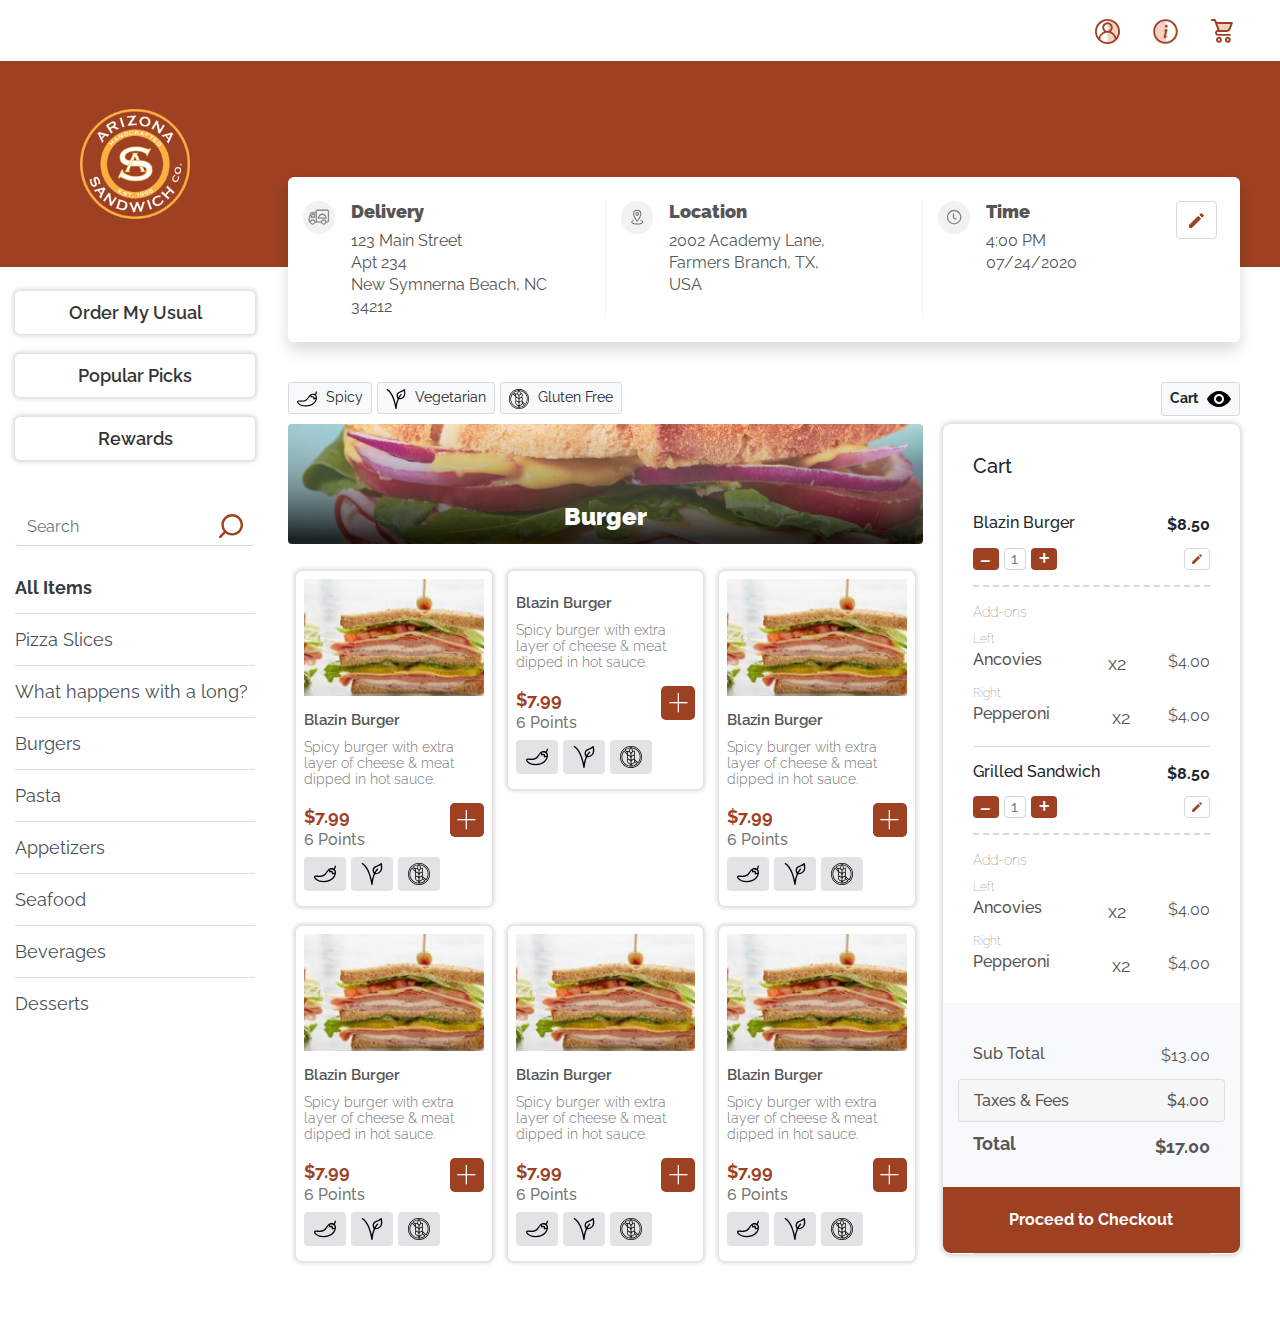
==== index.html @ 93d35ac4 "filters, alert removed," ====
<!DOCTYPE html>
<html lang="en">
  <head>
    <!-- Required meta tags -->
    <meta charset="utf-8" />
    <meta
      name="viewport"
      content="width=device-width, initial-scale=1, shrink-to-fit=no"
    />

    <!-- Bootstrap CSS -->
    <link
      href="https://fonts.googleapis.com/css2?family=Raleway:wght@200;300;400;600;700&display=swap"
      rel="stylesheet"
    />
    <link rel="stylesheet" href="css/main.css" />

    <title>Arizona Sandwich! Ordering Menu</title>
  </head>

  <body>
    <!-- Top Navigation Desktop Starts-->
    <div class="container d-none d-md-block d-xl-block">
      <nav class="navbar">
        <!-- <a href="#" class="navbar-brand">
          <img src="images/logo.png" alt="" />
        </a> -->
        <ul class="nav ml-auto">
          <li class="nav-item">
            <a class="nav-link" href="#">
              <svg
                width="25"
                height="25"
                viewBox="0 0 25 25"
                fill="none"
                xmlns="http://www.w3.org/2000/svg"
              >
                <path
                  d="M12.5 23.9584V1.04175H14.5833L18.2292 2.60425L21.3542 5.20841L22.9167 7.81258L23.9583 10.4167L24.4792 13.5417L23.4375 17.1876L21.3542 20.3126L18.2292 22.3959L16.1458 23.9584H12.5Z"
                  fill="#F5D1C5"
                />
                <path
                  d="M21.6463 20.9989C23.3058 19.2194 24.4089 16.9944 24.8203 14.5973C25.2316 12.2001 24.9333 9.73518 23.962 7.50505C22.9906 5.27492 21.3885 3.3767 19.3523 2.04346C17.3161 0.710223 14.9346 0 12.5 0C10.0654 0 7.68386 0.710223 5.64769 2.04346C3.61153 3.3767 2.00941 5.27492 1.03805 7.50505C0.066689 9.73518 -0.231625 12.2001 0.179734 14.5973C0.591092 16.9944 1.69422 19.2194 3.35366 20.9989V21.0416H3.39635C4.56039 22.2905 5.96945 23.2865 7.5357 23.9675C9.10194 24.6485 10.7918 25 12.5 25C14.2082 25 15.8981 24.6485 17.4643 23.9675C19.0306 23.2865 20.4396 22.2905 21.6037 21.0416H21.6463V20.9989ZM1.82927 12.5136C1.82781 10.8427 2.21958 9.1948 2.97296 7.70295C3.72634 6.21109 4.82024 4.91705 6.16637 3.92525C7.51251 2.93346 9.07319 2.27169 10.7225 1.99334C12.3717 1.71499 14.0634 1.82786 15.661 2.32285C17.2586 2.81783 18.7173 3.68107 19.9194 4.84289C21.1216 6.00471 22.0335 7.43259 22.5816 9.01128C23.1297 10.59 23.2986 12.2753 23.0747 13.9312C22.8508 15.5871 22.2404 17.1673 21.2927 18.5441C20.9016 17.1882 20.2032 15.9406 19.2515 14.8979C18.2998 13.8553 17.1204 13.0457 15.8049 12.5319C16.6249 11.8517 17.2151 10.9354 17.495 9.9079C17.7749 8.88041 17.7308 7.79172 17.3688 6.79016C17.0068 5.78859 16.3445 4.92288 15.4722 4.31099C14.5998 3.6991 13.5598 3.37078 12.4939 3.37078C11.428 3.37078 10.388 3.6991 9.51562 4.31099C8.64326 4.92288 7.98097 5.78859 7.61899 6.79016C7.25701 7.79172 7.21295 8.88041 7.49282 9.9079C7.77268 10.9354 8.36286 11.8517 9.18293 12.5319C7.86741 13.0457 6.68805 13.8553 5.73635 14.8979C4.78464 15.9406 4.08617 17.1882 3.69513 18.5441C2.4749 16.7697 1.82412 14.6664 1.82927 12.5136ZM9.14634 8.55425C9.14634 7.89163 9.34303 7.24389 9.71154 6.69294C10.08 6.14199 10.6038 5.71258 11.2166 5.45901C11.8294 5.20544 12.5037 5.13909 13.1543 5.26836C13.8048 5.39763 14.4024 5.71671 14.8714 6.18525C15.3404 6.6538 15.6598 7.25076 15.7892 7.90064C15.9186 8.55053 15.8522 9.22416 15.5984 9.83634C15.3445 10.4485 14.9147 10.9718 14.3632 11.3399C13.8117 11.708 13.1633 11.9045 12.5 11.9045C11.611 11.9029 10.759 11.5494 10.1304 10.9215C9.5018 10.2935 9.14795 9.4423 9.14634 8.55425ZM5.21952 20.2863C5.4007 18.4831 6.24593 16.8114 7.59122 15.5956C8.93651 14.3798 10.6859 13.7066 12.5 13.7066C14.3141 13.7066 16.0635 14.3798 17.4088 15.5956C18.7541 16.8114 19.5993 18.4831 19.7805 20.2863C17.8108 22.1405 15.2065 23.1732 12.5 23.1732C9.79352 23.1732 7.18923 22.1405 5.21952 20.2863Z"
                  fill="#9E4122"
                />
              </svg>
            </a>
          </li>
          <li class="nav-item">
            <a class="nav-link" href="#">
              <svg
                width="27"
                height="27"
                viewBox="0 0 27 27"
                fill="none"
                xmlns="http://www.w3.org/2000/svg"
              >
                <path
                  d="M13.9805 24.9167V2H11.8971L8.2513 3.5625L5.1263 6.16667L3.5638 8.77083L2.52213 11.375L2.0013 14.5L3.04297 18.1458L5.1263 21.2708L8.2513 23.3542L10.3346 24.9167H13.9805Z"
                  fill="#F5D1C5"
                />
                <path
                  d="M13.54 1.00007C20.4024 1.02257 26.0398 6.66499 25.9998 13.4799C25.9978 15.126 25.6716 16.7556 25.0399 18.2756C24.4081 19.7957 23.4832 21.1764 22.3178 22.339C21.1525 23.5015 19.7695 24.4232 18.248 25.0513C16.7264 25.6794 15.0961 26.0017 13.45 25.9997C6.58256 26.0122 0.967641 20.3273 1.00014 13.3899C1.02919 10.0869 2.36444 6.92966 4.71411 4.60809C7.06379 2.28652 10.2369 0.989368 13.54 1.00007ZM13.5975 3.36503C12.2617 3.35214 10.9366 3.60425 9.69881 4.10676C8.46107 4.60927 7.33525 5.35222 6.38647 6.29262C5.4377 7.23303 4.68481 8.35222 4.17135 9.58547C3.65789 10.8187 3.39405 12.1415 3.39511 13.4774C3.33261 18.9998 7.91504 23.6097 13.4525 23.6222C14.788 23.6252 16.1108 23.3639 17.3448 22.8532C18.5788 22.3425 19.6995 21.5926 20.6424 20.6468C21.5852 19.7009 22.3315 18.5778 22.8382 17.3422C23.3449 16.1066 23.6021 14.7829 23.5948 13.4474C23.5623 7.90997 19.0624 3.37253 13.5975 3.36503Z"
                  fill="#9E4122"
                  stroke="white"
                  stroke-width="0.5"
                />
                <path
                  d="M12.9737 20.5846H12.0537C12.0379 20.5713 12.0202 20.5604 12.0012 20.5521C11.7278 20.4442 11.5039 20.2389 11.3728 19.9758C11.2418 19.7127 11.2127 19.4104 11.2912 19.1271C11.7087 17.4046 12.1387 15.6846 12.5562 13.9622C12.6143 13.7236 12.6561 13.4814 12.6812 13.2372C12.6897 13.207 12.6895 13.175 12.6806 13.1449C12.6718 13.1148 12.6546 13.0878 12.6312 13.0669C12.6077 13.0461 12.5789 13.0322 12.548 13.027C12.517 13.0217 12.4853 13.0253 12.4562 13.0372C12.3571 13.0588 12.2606 13.0915 12.1687 13.1347C11.9587 13.2222 11.7562 13.3247 11.5462 13.4072C11.4726 13.4491 11.3863 13.463 11.3032 13.4465C11.2201 13.43 11.1458 13.3841 11.0938 13.3172V12.9797C11.2363 12.7795 11.3979 12.5937 11.5762 12.4247C12.2062 11.9247 12.8537 11.4522 13.5037 10.9772C13.6429 10.8853 13.7922 10.8098 13.9487 10.7522C14.154 10.6628 14.382 10.6392 14.6012 10.6847C14.7842 10.7087 14.9597 10.7725 15.1155 10.8716C15.2712 10.9706 15.4034 11.1026 15.5027 11.2581C15.6021 11.4137 15.6662 11.5891 15.6905 11.772C15.7149 11.955 15.6989 12.1411 15.6437 12.3172C15.2354 13.9838 14.827 15.6422 14.4187 17.2921C14.3534 17.5622 14.3049 17.836 14.2737 18.1121C14.2659 18.1424 14.2671 18.1743 14.2772 18.2039C14.2873 18.2336 14.3059 18.2596 14.3307 18.2787C14.3554 18.2979 14.3852 18.3093 14.4164 18.3117C14.4476 18.3141 14.4788 18.3073 14.5062 18.2921C14.6612 18.2446 14.8062 18.1696 14.9562 18.1096C15.1062 18.0496 15.3237 17.9571 15.5112 17.8946C15.5643 17.8749 15.6224 17.8728 15.6768 17.8886C15.7313 17.9043 15.7792 17.9371 15.8137 17.9821C15.8524 18.0262 15.8761 18.0814 15.8815 18.1397C15.8869 18.1981 15.8737 18.2567 15.8437 18.3071C15.7982 18.4035 15.7402 18.4934 15.6712 18.5746C15.5164 18.745 15.3493 18.9037 15.1712 19.0496C14.4891 19.6299 13.7533 20.1439 12.9737 20.5846Z"
                  fill="#9E4122"
                  stroke="white"
                  stroke-width="0.5"
                />
                <path
                  d="M14.1624 9.90492C13.8157 9.90789 13.4759 9.80779 13.1861 9.61731C12.8964 9.42684 12.6698 9.15458 12.535 8.83509C12.4003 8.51559 12.3635 8.16327 12.4293 7.82283C12.4951 7.48238 12.6606 7.16916 12.9047 6.92292C13.1488 6.67668 13.4606 6.50852 13.8005 6.43977C14.1403 6.37102 14.493 6.40479 14.8136 6.53679C15.1343 6.66879 15.4085 6.89307 15.6014 7.18117C15.7944 7.46926 15.8974 7.80819 15.8974 8.15494C15.8991 8.38395 15.8554 8.61102 15.769 8.82311C15.6826 9.03519 15.5551 9.22809 15.3938 9.39072C15.2326 9.55336 15.0408 9.68251 14.8295 9.77075C14.6181 9.859 14.3915 9.90459 14.1624 9.90492Z"
                  fill="#9E4122"
                  stroke="white"
                  stroke-width="0.5"
                />
              </svg>
            </a>
          </li>
          <li class="nav-item">
            <a class="nav-link" href="#">
              <svg
                width="22"
                height="24"
                viewBox="0 0 22 24"
                fill="none"
                xmlns="http://www.w3.org/2000/svg"
              >
                <path d="M20.5 4H6L5.5 4.5L8 12H17L20.5 4Z" fill="#F5D1C5" />
                <path
                  d="M3.27484 7.46913e-10H0.992376C0.729182 7.46913e-10 0.476767 0.104554 0.29066 0.29066C0.104554 0.476767 0 0.729182 0 0.992376C0 1.25557 0.104554 1.50799 0.29066 1.69409C0.476767 1.8802 0.729182 1.98475 0.992376 1.98475H3.27484L6.53728 10.9583C5.80783 11.0807 5.15004 11.4702 4.69205 12.0509C4.23405 12.6317 4.00865 13.3622 4.05974 14.1001C4.11083 14.8379 4.43476 15.5304 4.96842 16.0425C5.50209 16.5546 6.20728 16.8497 6.94663 16.8704H18.8551C19.1183 16.8704 19.3708 16.7658 19.5569 16.5797C19.743 16.3936 19.8475 16.1412 19.8475 15.878C19.8475 15.6148 19.743 15.3624 19.5569 15.1763C19.3708 14.9902 19.1183 14.8856 18.8551 14.8856H6.94663C6.68344 14.8856 6.43102 14.7811 6.24492 14.595C6.05881 14.4089 5.95426 14.1565 5.95426 13.8933C5.95426 13.6301 6.05881 13.3777 6.24492 13.1915C6.43102 13.0054 6.68344 12.9009 6.94663 12.9009H15.682C16.5238 12.8983 17.3449 12.6403 18.0368 12.1609C18.7288 11.6816 19.2589 11.0036 19.5573 10.2165L21.7703 4.31684C21.8264 4.16666 21.8453 4.00513 21.8253 3.84607C21.8054 3.687 21.7472 3.53513 21.6558 3.40346C21.5643 3.27178 21.4423 3.16422 21.3002 3.08997C21.1582 3.01573 21.0002 2.97701 20.8399 2.97713H5.95426C5.88761 2.97734 5.82115 2.98398 5.75578 2.99698L5.14051 1.30746C5.00142 0.924326 4.74774 0.593309 4.41395 0.359389C4.08016 0.125469 3.68244 -1.11785e-05 3.27484 7.46913e-10ZM19.401 4.96188L17.699 9.51937C17.5441 9.92923 17.2682 10.2823 16.908 10.5318C16.5477 10.7812 16.1202 10.9153 15.682 10.9161H8.63367L6.46781 4.96188H19.401Z"
                  fill="#9E4122"
                />
                <path
                  d="M4.96191 20.8399C4.96191 21.4287 5.13652 22.0043 5.46365 22.4939C5.79078 22.9835 6.25575 23.3651 6.79974 23.5904C7.34374 23.8158 7.94234 23.8747 8.51985 23.7598C9.09736 23.645 9.62783 23.3614 10.0442 22.9451C10.4605 22.5287 10.7441 21.9982 10.859 21.4207C10.9738 20.8432 10.9149 20.2446 10.6896 19.7006C10.4642 19.1566 10.0826 18.6917 9.59305 18.3645C9.10346 18.0374 8.52786 17.8628 7.93904 17.8628C7.14946 17.8628 6.39221 18.1765 5.83389 18.7348C5.27558 19.2931 4.96191 20.0503 4.96191 20.8399ZM8.93142 20.8399C8.93142 21.0362 8.87322 21.2281 8.76417 21.3913C8.65513 21.5545 8.50014 21.6816 8.31881 21.7568C8.13748 21.8319 7.93794 21.8515 7.74544 21.8132C7.55294 21.7749 7.37611 21.6804 7.23733 21.5416C7.09854 21.4029 7.00403 21.226 6.96573 21.0335C6.92744 20.841 6.9471 20.6415 7.02221 20.4602C7.09732 20.2788 7.22451 20.1238 7.38771 20.0148C7.5509 19.9057 7.74277 19.8475 7.93904 19.8475C8.20224 19.8475 8.45465 19.9521 8.64076 20.1382C8.82686 20.3243 8.93142 20.5767 8.93142 20.8399Z"
                  fill="#9E4122"
                />
                <path
                  d="M16.8717 17.8628C16.2828 17.8628 15.7072 18.0374 15.2177 18.3645C14.7281 18.6917 14.3465 19.1566 14.1212 19.7006C13.8958 20.2446 13.8369 20.8432 13.9517 21.4207C14.0666 21.9982 14.3502 22.5287 14.7665 22.9451C15.1829 23.3614 15.7133 23.645 16.2909 23.7598C16.8684 23.8747 17.467 23.8158 18.011 23.5904C18.555 23.3651 19.0199 22.9835 19.3471 22.4939C19.6742 22.0043 19.8488 21.4287 19.8488 20.8399C19.8488 20.0503 19.5351 19.2931 18.9768 18.7348C18.4185 18.1765 17.6612 17.8628 16.8717 17.8628ZM16.8717 21.8323C16.6754 21.8323 16.4835 21.7741 16.3203 21.6651C16.1571 21.556 16.0299 21.401 15.9548 21.2197C15.8797 21.0384 15.8601 20.8388 15.8984 20.6463C15.9366 20.4538 16.0312 20.277 16.1699 20.1382C16.3087 19.9994 16.4856 19.9049 16.6781 19.8666C16.8706 19.8283 17.0701 19.848 17.2514 19.9231C17.4328 19.9982 17.5877 20.1254 17.6968 20.2886C17.8058 20.4518 17.864 20.6436 17.864 20.8399C17.864 21.1031 17.7595 21.3555 17.5734 21.5416C17.3873 21.7277 17.1349 21.8323 16.8717 21.8323Z"
                  fill="#9E4122"
                />
              </svg>
            </a>
          </li>
        </ul>
      </nav>
    </div>
    <!-- Top Navigation Desktop Ends-->

    <!-- Arizona Sandwich Container with brown bg starts -->
    <div class="container-fluid arizona-sandwich-banner py-md-3 py-xl-5">
      <div class="container">
        <div class="row">
          <div class="arz-sandwich-logo">
            <a href="javascript:;">
              <img
                src="images/arizona-sandwish-logo.svg"
                alt=""
                class="img-fluid"
              />

              <!-- <img
                src="images/opensesamecafe-web1200x180logo.png"
                class="img-fluid"
                alt=""
              /> -->
            </a>
          </div>
          <div class="col-md col-xl d-flex align-items-center mobile-Nav px-0">
            <!-- <h3 class="d-none d-md-block d-xl-block ml-sm-5 ml-lg-0 ml-xl-5">
              Menu
            </h3> -->
            <a href="#" class="d-block d-md-none d-xl-none">
              <svg
                width="29"
                height="21"
                viewBox="0 0 29 21"
                fill="none"
                xmlns="http://www.w3.org/2000/svg"
              >
                <rect
                  width="28.4118"
                  height="3.70588"
                  rx="1.85294"
                  fill="white"
                />
                <rect
                  y="8.64697"
                  width="28.4118"
                  height="3.70588"
                  rx="1.85294"
                  fill="white"
                />
                <rect
                  y="17.2942"
                  width="28.4118"
                  height="3.70588"
                  rx="1.85294"
                  fill="white"
                />
              </svg>
            </a>
            <a
              href="#"
              class="navbar-brand d-block d-md-none d-xl-none ml-3 mobile-search"
            >
              <svg
                width="24"
                height="24"
                viewBox="0 0 24 24"
                fill="none"
                xmlns="http://www.w3.org/2000/svg"
              >
                <path
                  fill-rule="evenodd"
                  clip-rule="evenodd"
                  d="M13.2 2.4C17.8392 2.4 21.6 6.16081 21.6 10.8C21.6 15.4392 17.8392 19.2 13.2 19.2C8.56081 19.2 4.8 15.4392 4.8 10.8C4.8 6.16081 8.56081 2.4 13.2 2.4ZM24 10.8C24 4.83532 19.1647 0 13.2 0C7.23532 0 2.4 4.83532 2.4 10.8C2.4 16.7647 7.23532 21.6 13.2 21.6C19.1647 21.6 24 16.7647 24 10.8Z"
                  fill="white"
                />
                <path
                  fill-rule="evenodd"
                  clip-rule="evenodd"
                  d="M7.26853 16.7315C6.7999 16.2628 6.0401 16.2628 5.57147 16.7315L0.351471 21.9515C-0.117159 22.4201 -0.117159 23.1799 0.351471 23.6485C0.820099 24.1172 1.5799 24.1172 2.04853 23.6485L7.26853 18.4285C7.73716 17.9599 7.73716 17.2001 7.26853 16.7315Z"
                  fill="white"
                />
              </svg>
            </a>

            <input
              type="text"
              class="form-control mobile-search-container"
              placeholder="Enter Search Here"
              style="display: none"
            />

            <nav
              class="nav ml-auto d-flex d-md-none d-xl-none align-items-center"
            >
              <a href="#" class="nav-link">
                <div class="btn-group">
                  <button
                    type="button"
                    class="btn btn-secondary dropdown-toggle"
                    data-toggle="dropdown"
                    aria-haspopup="true"
                    aria-expanded="false"
                  >
                    <img src="images/info.png" alt="" class="img-fluid" />
                  </button>
                  <div class="dropdown-menu dropdown-menu-right mobile-method">
                    <div class="row">
                      <div class="col-xl-4">
                        <h4>Delivery</h4>
                        <p>
                          123 Main Street <br />
                          Apt 234 <br />
                          New Symnerna Beach, NC 34212
                        </p>
                      </div>

                      <div class="col-xl-4">
                        <h4>Location</h4>
                        <p>
                          2002 Academy Lane, <br />
                          Farmers Branch, TX, <br />
                          USA
                        </p>
                      </div>

                      <div class="col-xl-3">
                        <h4>Time</h4>
                        <p>
                          4:00 PM <br />
                          07/24/2020
                        </p>
                      </div>
                    </div>
                  </div>
                </div>
              </a>
              <a
                class="nav-link cart-items"
                href="#"
                data-toggle="modal"
                data-target="#cartModal"
              >
                <svg
                  width="22"
                  height="17"
                  viewBox="0 0 22 17"
                  fill="none"
                  xmlns="http://www.w3.org/2000/svg"
                >
                  <path
                    d="M3.27484 7.46913e-10H0.992376C0.729182 7.46913e-10 0.476767 0.104554 0.29066 0.29066C0.104554 0.476767 0 0.729182 0 0.992376C0 1.25557 0.104554 1.50799 0.29066 1.69409C0.476767 1.8802 0.729182 1.98475 0.992376 1.98475H3.27484L6.53728 10.9583C5.80783 11.0807 5.15004 11.4702 4.69205 12.0509C4.23405 12.6317 4.00865 13.3622 4.05974 14.1001C4.11083 14.8379 4.43476 15.5304 4.96842 16.0425C5.50209 16.5546 6.20728 16.8497 6.94663 16.8704H18.8551C19.1183 16.8704 19.3708 16.7658 19.5569 16.5797C19.743 16.3936 19.8475 16.1412 19.8475 15.878C19.8475 15.6148 19.743 15.3624 19.5569 15.1763C19.3708 14.9902 19.1183 14.8856 18.8551 14.8856H6.94663C6.68344 14.8856 6.43102 14.7811 6.24492 14.595C6.05881 14.4089 5.95426 14.1565 5.95426 13.8933C5.95426 13.6301 6.05881 13.3777 6.24492 13.1915C6.43102 13.0054 6.68344 12.9009 6.94663 12.9009H15.682C16.5238 12.8983 17.3449 12.6403 18.0368 12.1609C18.7288 11.6816 19.2589 11.0036 19.5573 10.2165L21.7703 4.31684C21.8264 4.16666 21.8453 4.00513 21.8253 3.84607C21.8054 3.687 21.7472 3.53513 21.6558 3.40346C21.5643 3.27178 21.4423 3.16422 21.3002 3.08997C21.1582 3.01573 21.0002 2.97701 20.8399 2.97713H5.95426C5.88761 2.97734 5.82115 2.98398 5.75578 2.99698L5.14051 1.30746C5.00142 0.924326 4.74774 0.593309 4.41395 0.359389C4.08016 0.125469 3.68244 -1.11785e-05 3.27484 7.46913e-10ZM19.401 4.96188L17.699 9.51937C17.5441 9.92923 17.2682 10.2823 16.908 10.5318C16.5477 10.7812 16.1202 10.9153 15.682 10.9161H8.63367L6.46781 4.96188H19.401Z"
                    fill="white"
                  />
                </svg>

                <span class="badge">2</span>
              </a>
            </nav>
          </div>
        </div>
      </div>
    </div>

    <!-- Arizona Sandwich Container with brown bg starts -->
    <div class="container-fluid pb-5">
      <div class="container">
        <div class="row">
          <!-- Left Side Container Listing starts -->

          <aside class="d-none d-md-block d-xl-block">
            <!-- <div class="block-stacked my-md-5 p-1 d-none d-md-none d-xl-block">
              <button class="btn btn-brown mb-3 mb-xl-0">Blocks</button>
              <button class="btn mb-3 mb-xl-0">Stacked</button>
            </div> -->
            <div class="btn-blocks d-none d-md-block d-xl-block mt-4">
              <button
                class="btn btn-lg btn-block border-0 bg-white"
                data-toggle="modal"
                data-target="#orderUsualModal"
              >
                Order My Usual
              </button>
              <button
                class="btn btn-lg btn-block border-0 bg-white"
                data-toggle="modal"
                data-target="#popularPicksModal"
              >
                Popular Picks
              </button>
              <button
                class="btn btn-lg btn-block border-0 bg-white"
                data-toggle="modal"
                data-target="#rewardsModal"
              >
                Rewards
              </button>
            </div>

            <div class="left-listing mt-5">
              <div class="input-group mb-3">
                <input
                  type="text"
                  class="form-control"
                  placeholder="Search"
                  aria-describedby="basic-addon2"
                />
                <div class="input-group-append">
                  <span class="input-group-text" id="basic-addon2">
                    <svg
                      width="24"
                      height="24"
                      viewBox="0 0 24 24"
                      fill="none"
                      xmlns="http://www.w3.org/2000/svg"
                    >
                      <path
                        fill-rule="evenodd"
                        clip-rule="evenodd"
                        d="M13.2 2.4C17.8392 2.4 21.6 6.16081 21.6 10.8C21.6 15.4392 17.8392 19.2 13.2 19.2C8.56081 19.2 4.8 15.4392 4.8 10.8C4.8 6.16081 8.56081 2.4 13.2 2.4ZM24 10.8C24 4.83532 19.1647 0 13.2 0C7.23532 0 2.4 4.83532 2.4 10.8C2.4 16.7647 7.23532 21.6 13.2 21.6C19.1647 21.6 24 16.7647 24 10.8Z"
                        fill="#9E4122"
                      />
                      <path
                        fill-rule="evenodd"
                        clip-rule="evenodd"
                        d="M7.26853 16.7315C6.7999 16.2628 6.0401 16.2628 5.57147 16.7315L0.351471 21.9515C-0.117159 22.4201 -0.117159 23.1799 0.351471 23.6485C0.820099 24.1172 1.5799 24.1172 2.04853 23.6485L7.26853 18.4285C7.73716 17.9599 7.73716 17.2001 7.26853 16.7315Z"
                        fill="#9E4122"
                      />
                    </svg>
                  </span>
                </div>
              </div>
              <ul class="list-group list-group-flush">
                <li class="list-group-item">
                  <a
                    class="list-group-item-action font-weight-bold text-dark"
                    href="#"
                    >All Items</a
                  >
                </li>
                <li class="list-group-item">
                  <a href="" class="list-group-item-action">Pizza Slices</a>
                </li>
                <li class="list-group-item">
                  <a href="" class="list-group-item-action"
                    >What happens with a long?</a
                  >
                </li>
                <li class="list-group-item">
                  <a href="" class="list-group-item-action">Burgers</a>
                </li>
                <li class="list-group-item">
                  <a href="" class="list-group-item-action">Pasta</a>
                </li>
                <li class="list-group-item">
                  <a href="" class="list-group-item-action">Appetizers</a>
                </li>
                <li class="list-group-item">
                  <a href="" class="list-group-item-action">Seafood</a>
                </li>
                <li class="list-group-item">
                  <a href="" class="list-group-item-action">Beverages</a>
                </li>
                <li class="list-group-item">
                  <a href="" class="list-group-item-action">Desserts</a>
                </li>
              </ul>
            </div>
          </aside>
          <!-- Left Side Container Listing ends -->

          <!-- Main container with right side content starts -->
          <main class="col-md col-xl right-side pl-sm-5">
            <div
              class="row mt-md-2 mt-xl-0 mb-3 top-spacing d-none d-md-block d-xl-block"
            >
              <!-- Method info Delivery, Location and Time starts -->
              <div class="col delivery-info py-4 shadow">
                <div class="row">
                  <div class="col-md-5 col-xl-4 mb-4 mb-md-0">
                    <div class="row">
                      <div class="col-2 d-md-none d-xl-block col-xl-auto pr-0">
                        <img src="images/delivery-icon.svg" alt="" />
                      </div>
                      <div class="col">
                        <h4>Delivery</h4>
                        <p>
                          123 Main Street <br />
                          Apt 234 <br />
                          New Symnerna Beach, NC 34212
                        </p>
                      </div>
                    </div>
                  </div>
                  <div class="col-md-4 col-xl-4 mb-4 mb-md-0 border-left-right">
                    <div class="row">
                      <div class="col-2 d-md-none d-xl-block col-xl-auto pr-0">
                        <img src="images/location.svg" alt="" />
                      </div>
                      <div class="col">
                        <h4>Location</h4>
                        <p>
                          2002 Academy Lane, <br />
                          Farmers Branch, TX, <br />
                          USA
                        </p>
                      </div>
                    </div>
                  </div>
                  <div class="col-md-3 col-xl-3">
                    <div class="row">
                      <div class="col-2 d-md-none d-xl-block col-xl-auto pr-0">
                        <img src="images/time-icon.svg" alt="" />
                      </div>
                      <div class="col">
                        <h4>Time</h4>
                        <p>
                          4:00 PM <br />
                          07/24/2020
                        </p>
                      </div>
                    </div>
                  </div>
                  <div class="d-md-none d-xl-block col-xl-1">
                    <button class="btn">
                      <svg
                        width="15"
                        height="15"
                        viewBox="0 0 15 15"
                        fill="none"
                        xmlns="http://www.w3.org/2000/svg"
                      >
                        <path
                          d="M2.91832 14.4999H0.5V12.0816L9.2221 3.35945L11.6404 5.77778L2.91832 14.4999Z"
                          fill="#9E4122"
                          stroke="#9E4122"
                        />
                        <path
                          d="M13.2309 4.18732L10.8126 1.76899L11.9842 0.597337C12.114 0.467554 12.3267 0.467554 12.4565 0.597337L12.4565 0.597341L14.4026 2.54343C14.4026 2.54343 14.4026 2.54343 14.4026 2.54343C14.5324 2.67321 14.5324 2.88586 14.4026 3.01564L14.4026 3.01566L13.2309 4.18732Z"
                          fill="#9E4122"
                          stroke="#9E4122"
                        />
                      </svg>
                    </button>
                  </div>
                </div>
              </div>
              <!-- Method info Delivery, Location and Time Ends -->
            </div>
            <!-- Alert Starts -->
            <!-- <div
              class="row alert-text text-center py-3 px-3 mb-0 alert alert-dismissible fade show"
              role="alert"
            >
              <div class="col px-0">
                <p>
                  <span>Alert:</span> Please be aware of our new times starting
                  next week for summer! Stay safe and healthy!
                </p>

                <button
                  type="button"
                  class="close"
                  data-dismiss="alert"
                  aria-label="Close"
                >
                  <span aria-hidden="true">
                    <svg
                      width="13"
                      height="13"
                      viewBox="0 0 13 13"
                      fill="none"
                      xmlns="http://www.w3.org/2000/svg"
                    >
                      <path
                        d="M1 1L12 11.5"
                        stroke="#9E4122"
                        stroke-width="2"
                      />
                      <path
                        d="M12 1L0.999999 11.5"
                        stroke="#9E4122"
                        stroke-width="2"
                      />
                    </svg>
                  </span>
                </button>
              </div>
            </div> -->
            <!-- Alert Ends -->

            <!-- Aside Content for Mobile/iPad Only -->

            <aside class="d-block d-md-none d-xl-none mt-3">
              <div class="btn-blocks mt-0">
                <button
                  class="btn btn-lg btn-block border-0 bg-white"
                  data-toggle="modal"
                  data-target="#orderUsualModal"
                >
                  Order My Usual
                </button>
                <button
                  class="btn btn-lg btn-block border-0 bg-white"
                  data-toggle="modal"
                  data-target="#popularPicksModal"
                >
                  Popular Picks
                </button>
                <button
                  class="btn btn-lg btn-block border-0 bg-white"
                  data-toggle="modal"
                  data-target="#rewardsModal"
                >
                  Rewards
                </button>
              </div>

              <div class="left-listing my-4">
                <ul class="list-group list-group-flush px-0">
                  <li class="list-group-item">
                    <a
                      class="list-group-item-action font-weight-bold text-dark"
                      href="#"
                      >All Items</a
                    >
                  </li>
                  <li class="list-group-item">
                    <a href="" class="list-group-item-action">Pizza Slices</a>
                  </li>
                  <li class="list-group-item">
                    <a href="" class="list-group-item-action"
                      >What happens with a long?</a
                    >
                  </li>
                  <li class="list-group-item">
                    <a href="" class="list-group-item-action">Burgers</a>
                  </li>
                  <li class="list-group-item">
                    <a href="" class="list-group-item-action">Pasta</a>
                  </li>
                  <li class="list-group-item">
                    <a href="" class="list-group-item-action">Appetizers</a>
                  </li>
                  <li class="list-group-item">
                    <a href="" class="list-group-item-action">Seafood</a>
                  </li>
                  <li class="list-group-item">
                    <a href="" class="list-group-item-action">Beverages</a>
                  </li>
                  <li class="list-group-item">
                    <a href="" class="list-group-item-action">Desserts</a>
                  </li>
                </ul>
              </div>
            </aside>

            <!-- Aside Content for Mobile/iPad Only -->

            <!-- Catergory Items Starts -->

            <div class="row">
              <div class="col">
                <div class="row mb-2 mt-xl-4 text-center text-xl-left">
                  <div class="col filter-buttons px-0">
                    <button
                      class="btn btn-sm btn-light btn-tgl"
                      onclick="toggleClass( this )"
                    >
                      <img src="images/chili.svg" alt="" /> Spicy
                    </button>
                    <button
                      class="btn btn-sm btn-light btn-tgl"
                      onclick="toggleClass( this )"
                    >
                      <img src="images/vegetarian.svg" alt="" /> Vegetarian
                    </button>
                    <button
                      class="btn btn-sm btn-light btn-tgl"
                      onclick="toggleClass( this )"
                    >
                      <img src="images/gluten.svg" alt="" /> Gluten Free
                    </button>
                  </div>
                  <div class="col px-0 d-none d-xl-block">
                    <button
                      class="btn btn-sm cart-eye float-right font-weight-bold bg-light"
                      id="cartToggle"
                    >
                      Cart &nbsp; <img src="images/cart-eye.svg" alt="" />
                    </button>
                  </div>
                </div>
                <div class="row">
                  <!-- Catergory Items Starts -->
                  <div class="col-md-12 col-xl items-section">
                    <div class="row d-md-flex d-xl-flex">
                      <div class="col-xl px-0">
                        <div
                          class="col burger-banner mb-4 text-center rounded bg-transparent p-0"
                        >
                          <img
                            src="images/burger-banner-img.png"
                            alt=""
                            class="img-fluid w-100 rounded"
                          />
                          <div class="w-100"></div>
                          <h4>Burger</h4>
                        </div>

                        <div class="col">
                          <div class="row align-items-start">
                            <div
                              class="item px-md-2 pt-md-2 mx-md-2"
                              data-toggle="modal"
                              data-target="#exampleModal"
                            >
                              <div class="item-img">
                                <img
                                  src="images/blazin-burger.png"
                                  alt=""
                                  class="img-fluid w-100"
                                />
                                <span class="badge d-block d-md-none"
                                  >+6 pts</span
                                >
                              </div>
                              <div class="item-title-block">
                                <div class="item-title">
                                  <h5>Blazin Burger</h5>
                                  <span class="d-flex d-md-none">$7.99</span>
                                </div>
                                <p>
                                  Spicy burger with extra layer of cheese & meat
                                  dipped in hot sauce.
                                </p>
                              </div>
                              <div class="item-price-section d-none d-md-flex">
                                <div>
                                  <strong>$7.99</strong>
                                  <p>6 Points</p>
                                </div>
                                <div>
                                  <button class="btn btn-lg">+</button>
                                </div>
                              </div>
                              <div class="tags mt-xl-2">
                                <span
                                  class="badge alert-secondary text-secondary"
                                  tooltip="Spicy"
                                >
                                  <img
                                    src="images/chili.svg"
                                    class="features"
                                    alt=""
                                /></span>
                                <span
                                  class="badge alert-secondary text-secondary"
                                  tooltip="Vegetarian"
                                >
                                  <img
                                    src="images/vegetarian.svg"
                                    alt=""
                                    class="features"
                                  />
                                </span>
                                <span
                                  class="badge alert-secondary text-secondary"
                                  tooltip="Gluten Free"
                                >
                                  <img
                                    src="images/gluten.svg"
                                    alt=""
                                    class="features"
                                /></span>
                              </div>
                            </div>

                            <div
                              class="item px-md-2 pt-md-2 mx-md-2"
                              data-toggle="modal"
                              data-target="#exampleModal"
                            >
                              <div class="item-img">
                                <!-- <img
                                  src="images/blazin-burger.png"
                                  alt=""
                                  class="img-fluid w-100"
                                /> -->
                                <span class="badge d-block d-md-none"
                                  >+6 pts</span
                                >
                              </div>
                              <div class="item-title-block">
                                <div class="item-title">
                                  <h5>Blazin Burger</h5>
                                  <span class="d-flex d-md-none">$7.99</span>
                                </div>
                                <p>
                                  Spicy burger with extra layer of cheese & meat
                                  dipped in hot sauce.
                                </p>
                              </div>
                              <div class="item-price-section d-none d-md-flex">
                                <div>
                                  <strong>$7.99</strong>
                                  <p>6 Points</p>
                                </div>
                                <div>
                                  <button class="btn btn-lg">+</button>
                                </div>
                              </div>
                              <div class="tags mt-xl-2">
                                <span
                                  class="badge alert-secondary text-secondary"
                                  tooltip="Spicy"
                                >
                                  <img
                                    src="images/chili.svg"
                                    class="features"
                                    alt=""
                                /></span>
                                <span
                                  class="badge alert-secondary text-secondary"
                                  tooltip="Vegetarian"
                                >
                                  <img
                                    src="images/vegetarian.svg"
                                    alt=""
                                    class="features"
                                  />
                                </span>
                                <span
                                  class="badge alert-secondary text-secondary"
                                  tooltip="Gluten Free"
                                >
                                  <img
                                    src="images/gluten.svg"
                                    alt=""
                                    class="features"
                                /></span>
                              </div>
                            </div>

                            <div
                              class="item px-md-2 pt-md-2 mx-md-2"
                              data-toggle="modal"
                              data-target="#exampleModal"
                            >
                              <div class="item-img">
                                <img
                                  src="images/blazin-burger.png"
                                  alt=""
                                  class="img-fluid w-100"
                                />
                                <span class="badge d-block d-md-none"
                                  >+6 pts</span
                                >
                              </div>
                              <div class="item-title-block">
                                <div class="item-title">
                                  <h5>Blazin Burger</h5>
                                  <span class="d-flex d-md-none">$7.99</span>
                                </div>
                                <p>
                                  Spicy burger with extra layer of cheese & meat
                                  dipped in hot sauce.
                                </p>
                              </div>
                              <div class="item-price-section d-none d-md-flex">
                                <div>
                                  <strong>$7.99</strong>
                                  <p>6 Points</p>
                                </div>
                                <div>
                                  <button class="btn btn-lg">+</button>
                                </div>
                              </div>
                              <div class="tags mt-xl-2">
                                <span
                                  class="badge alert-secondary text-secondary"
                                  tooltip="Spicy"
                                >
                                  <img
                                    src="images/chili.svg"
                                    class="features"
                                    alt=""
                                /></span>
                                <span
                                  class="badge alert-secondary text-secondary"
                                  tooltip="Vegetarian"
                                >
                                  <img
                                    src="images/vegetarian.svg"
                                    alt=""
                                    class="features"
                                  />
                                </span>
                                <span
                                  class="badge alert-secondary text-secondary"
                                  tooltip="Gluten Free"
                                >
                                  <img
                                    src="images/gluten.svg"
                                    alt=""
                                    class="features"
                                /></span>
                              </div>
                            </div>

                            <div
                              class="item px-md-2 pt-md-2 mx-md-2"
                              data-toggle="modal"
                              data-target="#exampleModal"
                            >
                              <div class="item-img">
                                <img
                                  src="images/blazin-burger.png"
                                  alt=""
                                  class="img-fluid w-100"
                                />
                                <span class="badge d-block d-md-none"
                                  >+6 pts</span
                                >
                              </div>
                              <div class="item-title-block">
                                <div class="item-title">
                                  <h5>Blazin Burger</h5>
                                  <span class="d-flex d-md-none">$7.99</span>
                                </div>
                                <p>
                                  Spicy burger with extra layer of cheese & meat
                                  dipped in hot sauce.
                                </p>
                              </div>
                              <div class="item-price-section d-none d-md-flex">
                                <div>
                                  <strong>$7.99</strong>
                                  <p>6 Points</p>
                                </div>
                                <div>
                                  <button class="btn btn-lg">+</button>
                                </div>
                              </div>
                              <div class="tags mt-xl-2">
                                <span
                                  class="badge alert-secondary text-secondary"
                                  tooltip="Spicy"
                                >
                                  <img
                                    src="images/chili.svg"
                                    class="features"
                                    alt=""
                                /></span>
                                <span
                                  class="badge alert-secondary text-secondary"
                                  tooltip="Vegetarian"
                                >
                                  <img
                                    src="images/vegetarian.svg"
                                    alt=""
                                    class="features"
                                  />
                                </span>
                                <span
                                  class="badge alert-secondary text-secondary"
                                  tooltip="Gluten Free"
                                >
                                  <img
                                    src="images/gluten.svg"
                                    alt=""
                                    class="features"
                                /></span>
                              </div>
                            </div>

                            <div
                              class="item px-md-2 pt-md-2 mx-md-2"
                              data-toggle="modal"
                              data-target="#exampleModal"
                            >
                              <div class="item-img">
                                <img
                                  src="images/blazin-burger.png"
                                  alt=""
                                  class="img-fluid w-100"
                                />
                                <span class="badge d-block d-md-none"
                                  >+6 pts</span
                                >
                              </div>
                              <div class="item-title-block">
                                <div class="item-title">
                                  <h5>Blazin Burger</h5>
                                  <span class="d-flex d-md-none">$7.99</span>
                                </div>
                                <p>
                                  Spicy burger with extra layer of cheese & meat
                                  dipped in hot sauce.
                                </p>
                              </div>
                              <div class="item-price-section d-none d-md-flex">
                                <div>
                                  <strong>$7.99</strong>
                                  <p>6 Points</p>
                                </div>
                                <div>
                                  <button class="btn btn-lg">+</button>
                                </div>
                              </div>
                              <div class="tags mt-xl-2">
                                <span
                                  class="badge alert-secondary text-secondary"
                                  tooltip="Spicy"
                                >
                                  <img
                                    src="images/chili.svg"
                                    class="features"
                                    alt=""
                                /></span>
                                <span
                                  class="badge alert-secondary text-secondary"
                                  tooltip="Vegetarian"
                                >
                                  <img
                                    src="images/vegetarian.svg"
                                    alt=""
                                    class="features"
                                  />
                                </span>
                                <span
                                  class="badge alert-secondary text-secondary"
                                  tooltip="Gluten Free"
                                >
                                  <img
                                    src="images/gluten.svg"
                                    alt=""
                                    class="features"
                                /></span>
                              </div>
                            </div>

                            <div
                              class="item px-md-2 pt-md-2 mx-md-2"
                              data-toggle="modal"
                              data-target="#exampleModal"
                            >
                              <div class="item-img">
                                <img
                                  src="images/blazin-burger.png"
                                  alt=""
                                  class="img-fluid w-100"
                                />
                                <span class="badge d-block d-md-none"
                                  >+6 pts</span
                                >
                              </div>
                              <div class="item-title-block">
                                <div class="item-title">
                                  <h5>Blazin Burger</h5>
                                  <span class="d-flex d-md-none">$7.99</span>
                                </div>
                                <p>
                                  Spicy burger with extra layer of cheese & meat
                                  dipped in hot sauce.
                                </p>
                              </div>
                              <div class="item-price-section d-none d-md-flex">
                                <div>
                                  <strong>$7.99</strong>
                                  <p>6 Points</p>
                                </div>
                                <div>
                                  <button class="btn btn-lg">+</button>
                                </div>
                              </div>
                              <div class="tags mt-xl-2">
                                <span
                                  class="badge alert-secondary text-secondary"
                                  tooltip="Spicy"
                                >
                                  <img
                                    src="images/chili.svg"
                                    class="features"
                                    alt=""
                                /></span>
                                <span
                                  class="badge alert-secondary text-secondary"
                                  tooltip="Vegetarian"
                                >
                                  <img
                                    src="images/vegetarian.svg"
                                    alt=""
                                    class="features"
                                  />
                                </span>
                                <span
                                  class="badge alert-secondary text-secondary"
                                  tooltip="Gluten Free"
                                >
                                  <img
                                    src="images/gluten.svg"
                                    alt=""
                                    class="features"
                                /></span>
                              </div>
                            </div>
                          </div>
                        </div>
                      </div>
                      <div
                        class="cart-toggle col-xl-4 cart-section d-none d-md-none d-lg-block pr-xl-0"
                      >
                        <div class="cart-inner">
                          <div class="row">
                            <div class="col">
                              <h4>Cart</h4>
                            </div>
                          </div>
                          <div class="row">
                            <div class="col">
                              <div class="two-col">
                                <div class="add-ons-container">
                                  <div class="d-flex justify-content-between">
                                    <h5>Blazin Burger</h5>
                                    <strong>$8.50</strong>
                                  </div>
                                  <div class="title-price-holder">
                                    <div class="add-remove-items">
                                      <button class="btn">-</button>
                                      <input
                                        type="text"
                                        class="form-control"
                                        placeholder="1"
                                      />
                                      <button class="btn">+</button>
                                    </div>

                                    <button class="btn edit-item">
                                      <img
                                        src="images/pencil-icon.svg"
                                        alt=""
                                      />
                                    </button>
                                  </div>
                                  <div class="cart-desc-align"></div>
                                </div>
                              </div>
                              <div class="two-col flat-border">
                                <div class="cart-desc">
                                  <p>Add-ons</p>
                                  <small>Left</small>
                                  <div class="add-ons">
                                    <h5>Ancovies</h5>
                                    <span class="ml-4">x2</span>
                                    <div class="price">$4.00</div>
                                  </div>
                                  <small>Right</small>
                                  <div class="add-ons">
                                    <h5>Pepperoni</h5>
                                    <span class="ml-4">x2</span>
                                    <div class="price">$4.00</div>
                                  </div>
                                </div>
                              </div>
                              <div class="two-col">
                                <div class="add-ons-container">
                                  <div class="d-flex justify-content-between">
                                    <h5>Grilled Sandwich</h5>
                                    <strong>$8.50</strong>
                                  </div>
                                  <div class="title-price-holder">
                                    <div class="add-remove-items">
                                      <button class="btn">-</button>
                                      <input
                                        type="text"
                                        class="form-control"
                                        placeholder="1"
                                      />
                                      <button class="btn">+</button>
                                    </div>

                                    <button class="btn edit-item">
                                      <img
                                        src="images/pencil-icon.svg"
                                        alt=""
                                      />
                                    </button>
                                  </div>
                                  <div class="cart-desc-align"></div>
                                </div>
                              </div>
                              <div class="two-col flat-border pb-0">
                                <div class="cart-desc">
                                  <p>Add-ons</p>
                                  <small>Left</small>
                                  <div class="add-ons">
                                    <h5>Ancovies</h5>
                                    <span class="ml-4">x2</span>
                                    <div class="price">$4.00</div>
                                  </div>
                                  <small>Right</small>
                                  <div class="add-ons">
                                    <h5>Pepperoni</h5>
                                    <span class="ml-4">x2</span>
                                    <div class="price">$4.00</div>
                                  </div>
                                  <div class="row">
                                    <div class="row">
                                      <div class="col sub-total mt-4 bg-light">
                                        <div class="add-ons">
                                          <h5>Sub Total</h5>
                                          <div class="price">$13.00</div>
                                        </div>
                                        <div
                                          class="accordion w-100"
                                          id="accordionExample"
                                        >
                                          <div class="card">
                                            <div
                                              class="card-header p-0"
                                              id="headingOne"
                                            >
                                              <h2
                                                class="mb-0"
                                                type="button"
                                                data-toggle="collapse"
                                                data-target="#collapseOne"
                                                aria-expanded="true"
                                                aria-controls="collapseOne"
                                              >
                                                <div class="add-ons">
                                                  <h5>Taxes &amp; Fees</h5>
                                                  <div class="price">$4.00</div>
                                                </div>
                                              </h2>
                                            </div>
                                            <div
                                              id="collapseOne"
                                              class="collapse"
                                              aria-labelledby="headingOne"
                                              data-parent="#accordionExample"
                                            >
                                              <div class="card-body px-0">
                                                <div class="add-ons">
                                                  <h5>Online Ordering</h5>
                                                  <div class="price">$1.00</div>
                                                </div>
                                                <div class="add-ons">
                                                  <h5>Service Charges</h5>
                                                  <div class="price">$1.00</div>
                                                </div>
                                                <div class="add-ons">
                                                  <h5>Order Fee</h5>
                                                  <div class="price">$1.00</div>
                                                </div>
                                                <div class="add-ons">
                                                  <h5>Delivery Charges</h5>
                                                  <div class="price">$1.00</div>
                                                </div>
                                              </div>
                                            </div>
                                          </div>
                                        </div>
                                        <div class="add-ons total mb-3">
                                          <h5><strong>Total</strong></h5>
                                          <div class="price">
                                            <strong>$17.00</strong>
                                          </div>
                                        </div>
                                      </div>
                                      <div class="row">
                                        <div class="col-12">
                                          <button
                                            class="btn checkout btn-block btn-lg"
                                          >
                                            Proceed to Checkout
                                          </button>
                                        </div>
                                      </div>
                                    </div>
                                  </div>
                                </div>
                              </div>
                            </div>
                          </div>
                        </div>
                      </div>
                    </div>
                  </div>
                  <!-- Catergory Items Ends -->
                  <!-- Cart Section starts -->
                  <!-- <section class="cart-toggle col-xl-4 cart-section d-none d-md-none d-lg-block pr-xl-0">
                  <div class="cart-inner">
                    <div class="row">
                      <div class="col">
                        <h4>Cart</h4>
                      </div>
                    </div>
                    <div class="row">
                      <div class="col">
                        <div class="two-col">
                          <div class="add-ons-container">
                            <div class="d-flex justify-content-between">
                              <h5>Blazin Burger</h5>
                              <strong>$8.50</strong>
                            </div>
                            <div class="title-price-holder">
                              <div class="add-remove-items">
                                <button class="btn">-</button>
                                <input type="text" class="form-control" placeholder="1" />
                                <button class="btn">+</button>
                              </div>

                              <button class="btn edit-item">
                                <img src="images/pencil-icon.svg" alt="" />
                              </button>
                            </div>
                            <div class="cart-desc-align"></div>
                          </div>
                        </div>
                        <div class="two-col flat-border">
                          <div class="cart-desc">
                            <p>Add-ons</p>
                            <small>Left</small>
                            <div class="add-ons">
                              <h5>Ancovies</h5>
                              <span class="ml-4">x2</span>
                              <div class="price">$4.00</div>
                            </div>
                            <small>Right</small>
                            <div class="add-ons">
                              <h5>Pepperoni</h5>
                              <span class="ml-4">x2</span>
                              <div class="price">$4.00</div>
                            </div>
                          </div>
                        </div>
                        <div class="two-col">
                          <div class="add-ons-container">
                            <div class="d-flex justify-content-between">
                              <h5>Grilled Sandwich</h5>
                              <strong>$8.50</strong>
                            </div>
                            <div class="title-price-holder">
                              <div class="add-remove-items">
                                <button class="btn">-</button>
                                <input type="text" class="form-control" placeholder="1" />
                                <button class="btn">+</button>
                              </div>

                              <button class="btn edit-item">
                                <img src="images/pencil-icon.svg" alt="" />
                              </button>
                            </div>
                            <div class="cart-desc-align"></div>
                          </div>
                        </div>
                        <div class="two-col flat-border pb-0">
                          <div class="cart-desc">
                            <p>Add-ons</p>
                            <small>Left</small>
                            <div class="add-ons">
                              <h5>Ancovies</h5>
                              <span class="ml-4">x2</span>
                              <div class="price">$4.00</div>
                            </div>
                            <small>Right</small>
                            <div class="add-ons">
                              <h5>Pepperoni</h5>
                              <span class="ml-4">x2</span>
                              <div class="price">$4.00</div>
                            </div>
                            <div class="row">
                              <div class="row">
                                <div class="col sub-total mt-4 bg-light">
                                  <div class="add-ons">
                                    <h5>Sub Total</h5>
                                    <div class="price">$13.00</div>
                                  </div>
                                  <div class="accordion w-100" id="accordionExample">
                                    <div class="card">
                                      <div class="card-header p-0" id="headingOne">
                                        <h2 class="mb-0" type="button" data-toggle="collapse" data-target="#collapseOne"
                                          aria-expanded="true" aria-controls="collapseOne">
                                          <div class="add-ons">
                                            <h5>Taxes &amp; Fees </h5>
                                            <div class="price">$4.00</div>
                                          </div>
                                        </h2>
                                      </div>
                                      <div id="collapseOne" class="collapse" aria-labelledby="headingOne"
                                        data-parent="#accordionExample">
                                        <div class="card-body px-0">
                                          <div class="add-ons">
                                            <h5>Online Ordering</h5>
                                            <div class="price">$1.00</div>
                                          </div>
                                          <div class="add-ons">
                                            <h5>Service Charges</h5>
                                            <div class="price">$1.00</div>
                                          </div>
                                          <div class="add-ons">
                                            <h5>Order Fee</h5>
                                            <div class="price">$1.00</div>
                                          </div>
                                          <div class="add-ons">
                                            <h5>Delivery Charges</h5>
                                            <div class="price">$1.00</div>
                                          </div>
                                        </div>
                                      </div>
                                    </div>
                                  </div>
                                  <div class="add-ons total mb-3">
                                    <h5><strong>Total</strong></h5>
                                    <div class="price">
                                      <strong>$17.00</strong>
                                    </div>
                                  </div>

                                </div>
                                <div class="row">
                                  <div class="col-12">
                                    <button class="btn checkout btn-block btn-lg">
                                      Proceed to Checkout
                                    </button>
                                  </div>
                                </div>
                              </div>
                            </div>
                          </div>
                        </div>
                      </div>
                    </div>
                  </div>
                </section> -->
                  <!-- Cart Section ends -->
                </div>
              </div>
            </div>
          </main>
          <!-- Main container with right side content ends -->
        </div>
      </div>
    </div>

    <!--Category Items Modla Starts-->
    <div
      class="modal fade"
      id="exampleModal"
      tabindex="-1"
      aria-labelledby="exampleModalLabel"
      aria-hidden="true"
    >
      <div class="modal-dialog modal-dialog-centered custom-width-modal">
        <div class="modal-content">
          <div class="modal-body">
            <button
              type="button"
              class="close rounded-circle p-2"
              data-dismiss="modal"
              aria-label="Close"
            >
              <span aria-hidden="true"
                ><img src="images/item-modal-close.png" class="" alt="" />
              </span>
            </button>
            <img src="images/modal-item-img.png" class="img-fluid" alt="" />

            <div class="row">
              <div class="col item-description mt-4">
                <div class="item-title">
                  <h3>Blazin Burger</h3>
                  <p>Spicy burger with extra layer of cheese</p>
                  <div class="add-remove-item">
                    <button class="btn">-</button>
                    <input type="text" placeholder="1" class="form-control" />
                    <button class="btn">+</button>
                  </div>
                </div>
                <div class="col text-right pr-0">
                  <div class="row">
                    <div class="item-price col-md-12">$7.99</div>

                    <div class="col-12 tags">
                      <span
                        class="badge alert-secondary text-secondary"
                        tooltip="Spicy"
                      >
                        <img src="images/chili.svg" class="features" alt=""
                      /></span>
                      <span
                        class="badge alert-secondary text-secondary"
                        tooltip="Vegetarian"
                      >
                        <img
                          src="images/vegetarian.svg"
                          alt=""
                          class="features"
                        />
                      </span>
                      <span
                        class="badge alert-secondary text-secondary"
                        tooltip="Gluten Free"
                      >
                        <img src="images/gluten.svg" alt="" class="features"
                      /></span>
                    </div>
                  </div>
                </div>
              </div>
            </div>
            <h5 class="mt-4 mb-3">Toppings</h5>
            <div class="toppings">
              <div class="toppings-contents">
                <div
                  class="custom-control custom-checkbox"
                  data-toggle="collapse"
                  href="#collapseExample"
                  role="button"
                  aria-expanded="false"
                  aria-controls="collapseExample"
                >
                  <input
                    type="checkbox"
                    class="custom-control-input"
                    id="customCheck1"
                  />
                  <label class="custom-control-label" for="customCheck1"
                    >Anchovies</label
                  >
                </div>
                <div class="open-on-check collapse" id="collapseExample">
                  <div class="add-remove-item">
                    <button class="btn">-</button>
                    <input type="text" placeholder="1" class="form-control" />
                    <button class="btn">+</button>
                  </div>

                  <div class="btns-area">
                    <button class="btn brown-text">Regular</button>
                    <button class="btn">Extra - $6</button>
                    <div class="w-100"></div>
                    <button class="btn">Left</button>
                    <button class="btn brown-text">All</button>
                    <button class="btn">Right</button>
                  </div>
                </div>
              </div>
              <div class="toppings-price">$2.00</div>
            </div>
            <div class="toppings">
              <div class="toppings-contents">
                <div
                  class="custom-control custom-checkbox"
                  data-toggle="collapse"
                  href="#collapseExample1"
                  role="button"
                  aria-expanded="false"
                  aria-controls="collapseExample"
                >
                  <input
                    type="checkbox"
                    class="custom-control-input"
                    id="customCheck2"
                  />
                  <label class="custom-control-label" for="customCheck2"
                    >Peppeoroni</label
                  >
                </div>
                <div class="open-on-check collapse" id="collapseExample1">
                  <div class="add-remove-item">
                    <button class="btn">-</button>
                    <input type="text" placeholder="1" class="form-control" />
                    <button class="btn">+</button>
                  </div>

                  <div class="btns-area">
                    <button class="btn brown-text">Regular</button>
                    <button class="btn">Extra - $6</button>
                    <div class="w-100"></div>
                    <button class="btn">Left</button>
                    <button class="btn brown-text">All</button>
                    <button class="btn">Right</button>
                  </div>
                </div>
              </div>
              <div class="toppings-price">$2.00</div>
            </div>
            <div class="toppings">
              <div class="toppings-contents">
                <div
                  class="custom-control custom-checkbox"
                  data-toggle="collapse"
                  href="#collapseExample2"
                  role="button"
                  aria-expanded="false"
                  aria-controls="collapseExample"
                >
                  <input
                    type="checkbox"
                    class="custom-control-input"
                    id="customCheck3"
                  />
                  <label class="custom-control-label" for="customCheck3"
                    >Sausages</label
                  >
                </div>
                <div class="open-on-check collapse" id="collapseExample2">
                  <div class="add-remove-item">
                    <button class="btn">-</button>
                    <input type="text" placeholder="1" class="form-control" />
                    <button class="btn">+</button>
                  </div>

                  <div class="btns-area">
                    <button class="btn brown-text">Regular</button>
                    <button class="btn">Extra - $6</button>
                    <div class="w-100"></div>
                    <button class="btn">Left</button>
                    <button class="btn brown-text">All</button>
                    <button class="btn">Right</button>
                  </div>
                </div>
              </div>
              <div class="toppings-price">$2.00</div>
            </div>
            <div class="add-instructions">
              <a href="javascript:;" class="btn"> + Add special instructions</a>
            </div>
          </div>
          <div class="modal-footer p-0">
            <button type="button" class="btn btn-primary btn-lg btn-block m-0">
              Add to Cart - $9.99
            </button>
          </div>
        </div>
      </div>
    </div>
    <!--Category Items Modla Ends-->

    <!--Rewards Modla Starts-->
    <div
      class="modal fade"
      id="rewardsModal"
      tabindex="-1"
      aria-labelledby="exampleModalLabel"
      aria-hidden="true"
    >
      <div
        class="modal-dialog modal-dialog-centered custom-width-modal rewards-modal"
      >
        <div class="modal-content">
          <div class="modal-body">
            <button
              type="button"
              class="close"
              data-dismiss="modal"
              aria-label="Close"
            >
              <span aria-hidden="true">
                <img src="images/cross-brown.png" />
              </span>
            </button>
            <div class="row">
              <div class="col-xl-12 rewards-top">
                <h4>Rewards</h4>
                <span>View and redeem your points!</span>
                <div class="points-area">
                  <h5>14</h5>
                  <p>Points earned</p>
                </div>
              </div>
            </div>
            <hr class="d-none d-md-block" />
            <div class="row">
              <div class="col redeemable-items">
                <div class="row">
                  <div class="col">
                    <h5 class="text-dark">Redeemable Items</h5>

                    <div class="redeemable-btns">
                      <button class="btn"><50 points</button>
                      <button class="btn btn-brown">100 points</button>
                      <button class="btn btn-brown">200 points</button>
                      <button class="btn btn-brown d-none d-md-block">
                        200+ points
                      </button>
                    </div>
                  </div>
                </div>
              </div>
            </div>
            <div class="row">
              <div class="col mx-4 px-0">
                <table class="table">
                  <thead>
                    <tr>
                      <th scope="col">
                        Item <br />
                        Name
                      </th>
                      <th scope="col">
                        Required <br />
                        points
                      </th>
                      <th scope="col"></th>
                    </tr>
                  </thead>
                  <tbody>
                    <tr>
                      <td>Fresh Orange Juice</td>
                      <td>50</td>
                      <td>
                        <a href="javascript:;">
                          <span class="d-none d-md-inline">View</span>
                          <img src="images/caret-right.png" alt=""
                        /></a>
                      </td>
                    </tr>
                    <tr>
                      <td>Chicken Greek Salad</td>
                      <td>50</td>
                      <td>
                        <a href="javascript:;"
                          ><span class="d-none d-md-inline">View</span>
                          <img src="images/caret-right.png" alt=""
                        /></a>
                      </td>
                    </tr>
                    <tr>
                      <td>Blazing Burger</td>
                      <td>50</td>
                      <td>
                        <a href="javascript:;"
                          ><span class="d-none d-md-inline">View</span>
                          <img src="images/caret-right.png" alt=""
                        /></a>
                      </td>
                    </tr>
                    <tr>
                      <td>Grilled Sandwich</td>
                      <td>50</td>
                      <td>
                        <a href="javascript:;"
                          ><span class="d-none d-md-inline">View</span>
                          <img src="images/caret-right.png" alt=""
                        /></a>
                      </td>
                    </tr>
                    <tr>
                      <td>Pizza Italiano</td>
                      <td>50</td>
                      <td>
                        <a href="javascript:;"
                          ><span class="d-none d-md-inline">View</span>
                          <img src="images/caret-right.png" alt=""
                        /></a>
                      </td>
                    </tr>
                  </tbody>
                </table>
              </div>
            </div>
          </div>
        </div>
      </div>
    </div>
    <!--Rewards Modla Ends-->

    <!-- Order My Usual modal starts -->

    <div
      class="modal fade"
      id="orderUsualModal"
      tabindex="-1"
      aria-labelledby="exampleModalLabel"
      aria-hidden="true"
    >
      <div
        class="modal-dialog modal-dialog-centered custom-width-modal rewards-modal order-usual-modal"
      >
        <div class="modal-content">
          <div class="modal-body">
            <button
              type="button"
              class="close"
              data-dismiss="modal"
              aria-label="Close"
            >
              <span aria-hidden="true">
                <img src="images/order-modal-close.png" />
              </span>
            </button>
            <div class="row">
              <div class="col-xl-12 rewards-top">
                <h4>Order My Usual</h4>
              </div>
            </div>

            <div class="row">
              <div class="col mx-4 px-0 order-my-usual">
                <table class="table">
                  <thead>
                    <tr>
                      <th scope="col" class="img-col"></th>
                      <th scope="col">Item Name & Description</th>
                      <th scope="col">Price</th>
                    </tr>
                  </thead>
                  <tbody>
                    <tr>
                      <td><img src="images/blazin-burger.png" alt="" /></td>
                      <td>
                        <h4>Blazin Burger</h4>
                        <p>Spicy burger with extra layer of cheese</p>
                      </td>
                      <td>
                        <p><strong>$7.99</strong></p>
                        <button class="btn">+</button>
                      </td>
                    </tr>
                    <tr>
                      <td><img src="images/blazin-burger.png" alt="" /></td>
                      <td>
                        <h4>Blazin Burger</h4>
                        <p>Spicy burger with extra layer of cheese</p>
                      </td>
                      <td>
                        <p><strong>$7.99</strong></p>
                        <button class="btn">+</button>
                      </td>
                    </tr>
                    <tr>
                      <td><img src="images/blazin-burger.png" alt="" /></td>
                      <td>
                        <h4>Blazin Burger</h4>
                        <p>Spicy burger with extra layer of cheese</p>
                      </td>
                      <td>
                        <p><strong>$7.99</strong></p>
                        <button class="btn">+</button>
                      </td>
                    </tr>
                  </tbody>
                </table>
              </div>
            </div>
          </div>
        </div>
      </div>
    </div>

    <!-- Order My Usual modal ends -->
    <!-- Popular picks modal starts -->

    <div
      class="modal fade"
      id="popularPicksModal"
      tabindex="-1"
      aria-labelledby="exampleModalLabel"
      aria-hidden="true"
    >
      <div
        class="modal-dialog modal-dialog-centered custom-width-modal rewards-modal order-usual-modal"
      >
        <div class="modal-content">
          <div class="modal-body">
            <button
              type="button"
              class="close"
              data-dismiss="modal"
              aria-label="Close"
            >
              <span aria-hidden="true">
                <img src="images/order-modal-close.png" />
              </span>
            </button>
            <div class="row">
              <div class="col-xl-12 rewards-top">
                <h4>Popular Picks</h4>
              </div>
            </div>

            <div class="row">
              <div class="col mx-4 px-0 order-my-usual">
                <table class="table">
                  <thead>
                    <tr>
                      <th scope="col" class="img-col"></th>
                      <th scope="col">Item Name & Description</th>
                      <th scope="col">Price</th>
                    </tr>
                  </thead>
                  <tbody>
                    <tr>
                      <td><img src="images/blazin-burger.png" alt="" /></td>
                      <td>
                        <h4>Blazin Burger</h4>
                        <p>Spicy burger with extra layer of cheese</p>
                      </td>
                      <td>
                        <p><strong>$7.99</strong></p>
                        <button class="btn">+</button>
                      </td>
                    </tr>
                    <tr>
                      <td><img src="images/blazin-burger.png" alt="" /></td>
                      <td>
                        <h4>Blazin Burger</h4>
                        <p>Spicy burger with extra layer of cheese</p>
                      </td>
                      <td>
                        <p><strong>$7.99</strong></p>
                        <button class="btn">+</button>
                      </td>
                    </tr>
                    <tr>
                      <td><img src="images/blazin-burger.png" alt="" /></td>
                      <td>
                        <h4>Blazin Burger</h4>
                        <p>Spicy burger with extra layer of cheese</p>
                      </td>
                      <td>
                        <p><strong>$7.99</strong></p>
                        <button class="btn">+</button>
                      </td>
                    </tr>
                  </tbody>
                </table>
              </div>
            </div>
          </div>
        </div>
      </div>
    </div>

    <!-- Popular picks modal ends -->

    <!--Mobile modal cart Starts-->
    <div
      class="modal fade"
      id="cartModal"
      tabindex="-1"
      aria-labelledby="exampleModalLabel"
      aria-hidden="true"
    >
      <div
        class="modal-dialog modal-dialog-centered custom-width-modal rewards-modal"
      >
        <div class="modal-content">
          <div class="modal-body">
            <button
              type="button"
              class="close"
              data-dismiss="modal"
              aria-label="Close"
            >
              <span aria-hidden="true"
                ><img
                  src="images/item-modal-close.png"
                  class="w-100 d-none d-md-none d-xl-block"
                  alt=""
                />
                <img
                  src="images/cross-brown.png"
                  class="w-100 d-block d-md-block d-xl-none"
                  alt=""
                />
              </span>
            </button>
            <section class="col-xl-4 cart-section">
              <div class="cart-inner">
                <div class="row">
                  <div class="col">
                    <h4>Cart</h4>
                  </div>
                </div>
                <div class="row">
                  <div class="col">
                    <div class="two-col">
                      <div class="add-ons-container">
                        <div class="d-flex justify-content-between">
                          <h5>Blazin Burger</h5>
                          <strong>$8.50</strong>
                        </div>
                        <div class="title-price-holder">
                          <div class="add-remove-items">
                            <button class="btn">-</button>
                            <input
                              type="text"
                              class="form-control"
                              placeholder="1"
                            />
                            <button class="btn">+</button>
                          </div>

                          <button class="btn edit-item">
                            <img src="images/pencil-icon.svg" alt="" />
                          </button>
                        </div>
                        <div class="cart-desc-align"></div>
                      </div>
                    </div>
                    <div class="two-col flat-border">
                      <div class="cart-desc">
                        <p>Add-ons</p>
                        <small>Left</small>
                        <div class="add-ons">
                          <h5>Ancovies</h5>
                          <span class="ml-4">x2</span>
                          <div class="price">$4.00</div>
                        </div>
                        <small>Right</small>
                        <div class="add-ons">
                          <h5>Pepperoni</h5>
                          <span class="ml-4">x2</span>
                          <div class="price">$4.00</div>
                        </div>
                      </div>
                    </div>
                    <div class="two-col">
                      <div class="add-ons-container">
                        <div class="d-flex justify-content-between">
                          <h5>Grilled Sandwich</h5>
                          <strong>$8.50</strong>
                        </div>
                        <div class="title-price-holder">
                          <div class="add-remove-items">
                            <button class="btn">-</button>
                            <input
                              type="text"
                              class="form-control"
                              placeholder="1"
                            />
                            <button class="btn">+</button>
                          </div>

                          <button class="btn edit-item">
                            <img src="images/pencil-icon.svg" alt="" />
                          </button>
                        </div>
                        <div class="cart-desc-align"></div>
                      </div>
                    </div>
                    <div class="two-col flat-border pb-0">
                      <div class="cart-desc">
                        <p>Add-ons</p>
                        <small>Left</small>
                        <div class="add-ons">
                          <h5>Ancovies</h5>
                          <span class="ml-4">x2</span>
                          <div class="price">$4.00</div>
                        </div>
                        <small>Right</small>
                        <div class="add-ons">
                          <h5>Pepperoni</h5>
                          <span class="ml-4">x2</span>
                          <div class="price">$4.00</div>
                        </div>
                        <div class="row">
                          <div class="row">
                            <div class="col sub-total mt-4 bg-light">
                              <div class="add-ons">
                                <h5>Sub Total</h5>
                                <div class="price">$13.00</div>
                              </div>
                              <div
                                class="accordion w-100"
                                id="accordionExample"
                              >
                                <div class="card">
                                  <div class="card-header p-0" id="headingOne">
                                    <h2
                                      class="mb-0"
                                      type="button"
                                      data-toggle="collapse"
                                      data-target="#collapseOne"
                                      aria-expanded="true"
                                      aria-controls="collapseOne"
                                    >
                                      <div class="add-ons">
                                        <h5>Taxes &amp; Fees</h5>
                                        <div class="price">$4.00</div>
                                      </div>
                                    </h2>
                                  </div>
                                  <div
                                    id="collapseOne"
                                    class="collapse"
                                    aria-labelledby="headingOne"
                                    data-parent="#accordionExample"
                                  >
                                    <div class="card-body px-0">
                                      <div class="add-ons">
                                        <h5>Online Ordering</h5>
                                        <div class="price">$1.00</div>
                                      </div>
                                      <div class="add-ons">
                                        <h5>Service Charges</h5>
                                        <div class="price">$1.00</div>
                                      </div>
                                      <div class="add-ons">
                                        <h5>Order Fee</h5>
                                        <div class="price">$1.00</div>
                                      </div>
                                      <div class="add-ons">
                                        <h5>Delivery Charges</h5>
                                        <div class="price">$1.00</div>
                                      </div>
                                    </div>
                                  </div>
                                </div>
                              </div>
                              <div class="add-ons total mb-3">
                                <h5><strong>Total</strong></h5>
                                <div class="price">
                                  <strong>$17.00</strong>
                                </div>
                              </div>
                              <div class="row">
                                <div class="col-12">
                                  <button
                                    class="btn checkout btn-block btn-lg rounded"
                                  >
                                    Proceed to Checkout
                                  </button>
                                </div>
                              </div>
                            </div>
                          </div>
                        </div>
                      </div>
                    </div>
                  </div>
                </div>
              </div>
            </section>
          </div>
        </div>
      </div>
    </div>
    <!-- fixed cart and checkout -->
    <div class="home-fixed-checkout d-none d-md-flex d-xl-none">
      <div class="row">
        <div class="col-md-7">
          <h4>Blazin Burger, Grilled Sandwich <span>+2 Addons</span></h4>
        </div>
        <div class="col-md-2 text-center">
          <p>$15.40</p>
        </div>
        <div class="col-md-3 text-right">
          <div class="btn btn-outline-light">Checkout</div>
        </div>
      </div>
    </div>
    <!--Mobile modal cart Ends-->

    <!-- gulp compiled main.js -->

    <script src="js/main.js"></script>
  </body>
</html>
---- css/main.css ----
@import url(../css/bootstrap.min.css);
@import url(../css/slick-slider.css);
body {
  font-family: 'Raleway', sans-serif;
  font-size: 18px; }

input.form-control:focus {
  outline: none;
  box-shadow: none; }

aside {
  width: 240px; }
  aside .block-stacked {
    background: #f5f5f5;
    padding: 20px;
    height: auto;
    border-radius: 5px; }
    aside .block-stacked button {
      font-weight: bold;
      width: 48%;
      color: #9E4122; }
    aside .block-stacked .btn-brown {
      background: #9E4122;
      color: #fff; }
  aside .btn-blocks button {
    font-size: 18px;
    font-weight: 600;
    margin-bottom: 20px;
    box-shadow: 0px 0px 4px 2px #D8D8D8 !important;
    color: #343434; }
    aside .btn-blocks button:hover {
      color: #9E4122;
      box-shadow: 0px 0px 4px 2px #9E4122 !important; }
  aside .left-listing .form-control {
    border: 0;
    border-bottom: 1px solid #D8D8D8; }
    aside .left-listing .form-control:focus {
      outline: none; }
  aside .left-listing .input-group-append .input-group-text {
    background: none;
    border: none;
    border-bottom: 1px solid #D8D8D8; }
  aside .left-listing .list-group .list-group-item {
    padding-left: 0;
    padding-right: 0; }
    aside .left-listing .list-group .list-group-item .active {
      font-weight: bold; }

.cart-items {
  position: relative;
  display: block; }
  .cart-items .badge {
    position: absolute;
    color: #9E4122;
    background: #fff;
    top: -6px;
    right: -6px;
    height: 20px;
    width: 20px;
    border-radius: 50%;
    font-size: 14px;
    line-height: 10px; }

.right-side {
  padding: 0 40px;
  /* START TOOLTIP STYLES */
  /* Applies to all tooltips */
  /* Make the tooltips respond to hover */
  /* don't show empty tooltips */
  /* FLOW: UP */
  /* KEYFRAMES */
  /* FX All The Things */ }
  .right-side .btn-blocks {
    display: flex;
    margin-bottom: 30px;
    justify-content: space-between; }
    .right-side .btn-blocks .btn {
      font-size: 16px;
      font-weight: 600;
      margin-bottom: 20px;
      box-shadow: 0px 0px 4px 2px #D8D8D8;
      color: #343434;
      margin: 0;
      width: 30%; }
  .right-side .delivery-info {
    background: #fff;
    border-radius: 6px;
    color: #565656;
    margin-top: -90px; }
    .right-side .delivery-info h4 {
      font-size: 18px;
      font-weight: 900; }
    .right-side .delivery-info p {
      margin-bottom: 0;
      line-height: 22px;
      font-size: 16px; }
    .right-side .delivery-info .btn {
      border: 1px solid #D8D8D8; }
  .right-side .alert-text {
    background: #f5f5f5; }
    .right-side .alert-text p {
      margin: 0; }
      .right-side .alert-text p span {
        color: #9E4122; }
    .right-side .alert-text .close {
      padding: 0;
      opacity: 1; }
  .right-side .filter-buttons .btn {
    border: 1px solid #D8D8D8; }
    .right-side .filter-buttons .btn:active {
      box-shadow: none; }
    .right-side .filter-buttons .btn img {
      width: 20px;
      height: 20px;
      margin-right: 5px; }
  .right-side #cartToggle {
    border: 1px solid #D8D8D8; }
  .right-side .items-section .burger-banner {
    /* fallback for old browsers */
    /* Chrome 10-25, Safari 5.1-6 */
    /* W3C, IE 10+/ Edge, Firefox 16+, Chrome 26+, Opera 12+, Safari 7+ */ }
    .right-side .items-section .burger-banner h4 {
      font-weight: 900;
      font-size: 24px;
      color: #9E4122;
      padding-bottom: 15px;
      margin-top: -41px;
      color: #fff; }
  .right-side .items-section .item {
    width: auto;
    box-shadow: 0px 0px 4px 2px #D8D8D8;
    padding: 15px;
    margin-bottom: 30px;
    border-radius: 6px;
    cursor: pointer; }
    .right-side .items-section .item h5 {
      font-size: 15px;
      color: #565656;
      font-weight: 600;
      margin: 15px 0 10px; }
    .right-side .items-section .item p {
      font-size: 14px;
      color: #777777;
      line-height: normal;
      font-weight: 300; }
    .right-side .items-section .item .item-price-section {
      display: flex;
      justify-content: space-between;
      align-items: flex-start; }
      .right-side .items-section .item .item-price-section strong {
        color: #9E4122; }
      .right-side .items-section .item .item-price-section p {
        font-size: 16px;
        font-weight: 500;
        margin-bottom: 0; }
      .right-side .items-section .item .item-price-section .btn {
        background: #9E4122;
        font-size: 60px;
        color: #fff;
        height: 34px;
        width: 34px;
        display: flex;
        align-items: center;
        justify-content: center;
        font-weight: 100;
        line-height: 16px; }
    .right-side .items-section .item .tags .badge {
      padding: 6px 10px; }
      .right-side .items-section .item .tags .badge img {
        width: 22px;
        height: 22px; }
  .right-side [tooltip] {
    position: relative;
    /* opinion 1 */ }
  .right-side [tooltip]::before,
  .right-side [tooltip]::after {
    text-transform: none;
    /* opinion 2 */
    font-size: .9em;
    /* opinion 3 */
    line-height: 1;
    user-select: none;
    pointer-events: none;
    position: absolute;
    display: none;
    opacity: 0; }
  .right-side [tooltip]::before {
    content: '';
    border: 5px solid transparent;
    /* opinion 4 */
    z-index: 1001;
    /* absurdity 1 */ }
  .right-side [tooltip]::after {
    content: attr(tooltip);
    /* magic! */
    /* most of the rest of this is opinion */
    font-family: Helvetica, sans-serif;
    text-align: center;
    /* 
Let the content set the size of the tooltips 
but this will also keep them from being obnoxious
*/
    min-width: 3em;
    max-width: 21em;
    white-space: nowrap;
    overflow: hidden;
    text-overflow: ellipsis;
    padding: 1ch 1.5ch;
    border-radius: .3ch;
    box-shadow: 0 1em 2em -0.5em rgba(0, 0, 0, 0.35);
    background: #333;
    color: #fff;
    z-index: 1000;
    /* absurdity 2 */ }
  .right-side [tooltip]:hover::before,
  .right-side [tooltip]:hover::after {
    display: block; }
  .right-side [tooltip='']::before,
  .right-side [tooltip='']::after {
    display: none !important; }
  .right-side [tooltip]:not([flow])::before,
  .right-side [tooltip][flow^="up"]::before {
    bottom: 100%;
    border-bottom-width: 0;
    border-top-color: #333; }
  .right-side [tooltip]:not([flow])::after,
  .right-side [tooltip][flow^="up"]::after {
    bottom: calc(100% + 5px); }
  .right-side [tooltip]:not([flow])::before,
  .right-side [tooltip]:not([flow])::after,
  .right-side [tooltip][flow^="up"]::before,
  .right-side [tooltip][flow^="up"]::after {
    left: 50%;
    transform: translate(-50%, -0.5em); }

@keyframes tooltips-vert {
  to {
    opacity: .9;
    transform: translate(-50%, 0); } }

@keyframes tooltips-horz {
  to {
    opacity: .9;
    transform: translate(0, -50%); } }
  .right-side [tooltip]:not([flow]):hover::before,
  .right-side [tooltip]:not([flow]):hover::after,
  .right-side [tooltip][flow^="up"]:hover::before,
  .right-side [tooltip][flow^="up"]:hover::after,
  .right-side [tooltip][flow^="down"]:hover::before,
  .right-side [tooltip][flow^="down"]:hover::after {
    animation: tooltips-vert 300ms ease-out forwards; }

.cart-section {
  padding: 0 20px; }
  .cart-section .cart-inner {
    box-shadow: 0px 0px 4px 2px #D8D8D8;
    padding: 30px 30px 0;
    border-radius: 8px; }
    .cart-section .cart-inner h4 {
      font-size: 20px;
      font-weight: 500;
      margin-bottom: 20px; }
    .cart-section .cart-inner .two-col {
      border-bottom: 2px dashed #D8D8D8;
      padding: 15px 0; }
      .cart-section .cart-inner .two-col .add-ons-container h5 {
        font-weight: 500;
        font-size: 16px;
        margin-bottom: 15px; }
      .cart-section .cart-inner .two-col .add-ons-container strong {
        font-size: 16px; }
      .cart-section .cart-inner .two-col .add-ons {
        display: flex;
        justify-content: space-between; }
        .cart-section .cart-inner .two-col .add-ons .cart-desc-align {
          display: flex; }
          .cart-section .cart-inner .two-col .add-ons .cart-desc-align .form-control {
            width: 22px;
            height: 22px;
            margin: 0 5px;
            text-align: center;
            padding: 0; }
          .cart-section .cart-inner .two-col .add-ons .cart-desc-align .btn {
            width: 22px;
            height: 22px;
            display: flex;
            align-items: center;
            background: #9E4122;
            justify-content: center;
            color: #fff;
            font-size: 30px; }
      .cart-section .cart-inner .two-col .title-price-holder {
        display: flex;
        justify-content: space-between; }
        .cart-section .cart-inner .two-col .title-price-holder .form-control {
          width: 22px;
          height: 22px;
          margin: 0 5px;
          text-align: center;
          padding: 0; }
        .cart-section .cart-inner .two-col .title-price-holder .btn {
          width: 22px;
          height: 22px;
          display: flex;
          align-items: center;
          background: #9E4122;
          justify-content: center;
          color: #fff;
          font-size: 30px;
          line-height: 8px; }
        .cart-section .cart-inner .two-col .title-price-holder .add-remove-items {
          display: flex; }
          .cart-section .cart-inner .two-col .title-price-holder .add-remove-items .form-control {
            margin: 0 5px; }
        .cart-section .cart-inner .two-col .title-price-holder .edit-item {
          height: 22px;
          width: 22px;
          background: #fff;
          border: 1px solid #D8D8D8; }
          .cart-section .cart-inner .two-col .title-price-holder .edit-item img {
            width: 10px; }
    .cart-section .cart-inner .flat-border {
      border-bottom: 1px solid #D8D8D8;
      color: #565656; }
      .cart-section .cart-inner .flat-border .cart-desc p {
        font-size: 14px;
        font-weight: 100;
        margin-bottom: 0; }
      .cart-section .cart-inner .flat-border .cart-desc small {
        font-size: 12px;
        font-weight: 100; }
      .cart-section .cart-inner .flat-border .cart-desc h5 {
        font-size: 16px;
        margin-bottom: 0; }
      .cart-section .cart-inner .flat-border .cart-desc .add-ons .price {
        font-size: 16px; }
      .cart-section .cart-inner .flat-border .cart-desc .sub-total {
        padding-top: 30px; }
        .cart-section .cart-inner .flat-border .cart-desc .sub-total .add-ons {
          padding: 11px 15px; }
        .cart-section .cart-inner .flat-border .cart-desc .sub-total .total h5 {
          font-size: 18px; }
        .cart-section .cart-inner .flat-border .cart-desc .sub-total .total .price {
          font-size: 18px; }
    .cart-section .cart-inner .checkout {
      background: #9E4122;
      color: #fff;
      font-weight: bold;
      font-size: 16px;
      border-radius: 0;
      padding: 20px;
      -webkit-border-bottom-right-radius: 8px;
      -webkit-border-bottom-left-radius: 8px;
      -moz-border-radius-bottomright: 8px;
      -moz-border-radius-bottomleft: 8px;
      border-bottom-right-radius: 8px;
      border-bottom-left-radius: 8px; }

.arizona-sandwich-banner h3 {
  margin-bottom: 75px; }

.arizona-sandwich-banner .arz-sandwich-logo img {
  width: 110px; }

.start-order {
  margin-top: -100px; }
  .start-order .takeout-catering .nav .nav-item .nav-link {
    color: #9E4122;
    font-weight: 600; }
  .start-order .takeout-catering .nav .nav-item .nav-link.active {
    background: #9E4122;
    color: #fff; }
  .start-order .takeout-catering .btn-outline {
    border: 2px solid #9E4122;
    color: #9E4122;
    font-weight: 600; }
    .start-order .takeout-catering .btn-outline:hover {
      background: #9E4122;
      color: #fff; }
  .start-order .pickup-delivery {
    box-shadow: 0px 0px 4px 2px #D8D8D8;
    background: #fff;
    margin-top: 20px;
    border-radius: 5px; }
    .start-order .pickup-delivery .pickup-delivery-box {
      background: #f5f5f5;
      text-align: center;
      margin: 10px;
      border-radius: 5px;
      padding: 56px 0; }
      .start-order .pickup-delivery .pickup-delivery-box .icon-holder {
        height: 66px;
        width: 66px;
        border-radius: 50%;
        background: #fff;
        display: flex;
        align-items: center;
        justify-content: center;
        margin-bottom: 30px; }
      .start-order .pickup-delivery .pickup-delivery-box h3 {
        font-size: 28px;
        font-weight: 600;
        color: #9E4122; }
  .start-order .policy-terms .nav-link {
    color: #9E4122;
    font-weight: 700;
    padding-top: 0;
    padding-bottom: 0; }
  .start-order .policy-terms .active {
    border-right: 1px solid #D8D8D8; }
  .start-order .time-date-section .slick-slider {
    margin-bottom: 0;
    border-radius: 5px; }
  .start-order .time-section {
    padding: 20px;
    box-shadow: 0px 0px 4px 2px #D8D8D8;
    margin-left: 122px;
    margin-right: 122px;
    border-radius: 5px;
    height: 444px; }
    .start-order .time-section .select-time {
      padding-bottom: 10px;
      padding-top: 10px;
      border-bottom: 1px solid #f5f5f5;
      display: flex;
      justify-content: space-between; }
      .start-order .time-section .select-time .custom-control-input:checked ~ .custom-control-label::before {
        background: #9E4122;
        border: 1px solid #9E4122; }

.scrollbar {
  height: 400px;
  overflow-y: scroll; }

#style-4::-webkit-scrollbar-track {
  background-color: #F5F5F5; }

#style-4::-webkit-scrollbar {
  width: 4px;
  background-color: #F5F5F5;
  position: relative; }

#style-4::-webkit-scrollbar-thumb {
  background-color: #A0A0A0;
  border: 2px solid #A0A0A0;
  border-radius: 6px; }

.border-left-right {
  border-right: 1px solid #f5f5f5;
  border-left: 1px solid #f5f5f5; }

/*
 *  STYLE 5
 */
.mobile-Nav nav .nav-link {
  padding-left: 8px;
  padding-right: 8px; }

.custom-width-modal {
  max-width: 485px; }
  .custom-width-modal .modal-body {
    position: relative; }
    .custom-width-modal .modal-body .close {
      position: absolute;
      right: 30px;
      top: 30px;
      z-index: 1; }
    .custom-width-modal .modal-body img {
      width: 100%; }
    .custom-width-modal .modal-body .item-description {
      display: flex;
      justify-content: space-between;
      border-bottom: 1px solid #D8D8D8;
      padding-bottom: 20px; }
      .custom-width-modal .modal-body .item-description .item-title h3 {
        font-size: 24px;
        color: #343434; }
      .custom-width-modal .modal-body .item-description .item-title p {
        font-size: 16px;
        font-weight: 100;
        color: #777777; }
    .custom-width-modal .modal-body .tags {
      display: block;
      margin-top: 39px;
      width: 154px; }
      .custom-width-modal .modal-body .tags .badge {
        margin-right: 4px;
        padding: 5px; }
        .custom-width-modal .modal-body .tags .badge img {
          height: 22px;
          width: 22px; }
    .custom-width-modal .modal-body .item-price {
      color: #9E4122;
      font-size: 24px;
      font-weight: 600; }
    .custom-width-modal .modal-body .add-remove-item {
      display: flex; }
      .custom-width-modal .modal-body .add-remove-item .btn {
        height: 32px;
        width: 32px;
        background: #9E4122;
        font-size: 30px;
        color: #fff;
        display: flex;
        align-items: center;
        justify-content: center;
        line-height: 10%; }
      .custom-width-modal .modal-body .add-remove-item .form-control {
        height: 32px;
        width: 32px;
        text-align: center;
        margin: 0 10px;
        padding: 0; }
    .custom-width-modal .modal-body .toppings {
      display: flex;
      justify-content: space-between;
      padding-top: 10px;
      padding-bottom: 10px; }
      .custom-width-modal .modal-body .toppings .toppings-contents .add-remove-item {
        margin: 10px 0 25px; }
        .custom-width-modal .modal-body .toppings .toppings-contents .add-remove-item .btn {
          width: 22px;
          height: 22px; }
        .custom-width-modal .modal-body .toppings .toppings-contents .add-remove-item .form-control {
          width: 22px;
          height: 22px;
          text-align: center;
          margin: 0 5px; }
      .custom-width-modal .modal-body .toppings .toppings-contents .open-on-check {
        margin-left: 20px; }
        .custom-width-modal .modal-body .toppings .toppings-contents .open-on-check .btns-area .btn {
          box-shadow: 0px 0px 4px 2px #D8D8D8;
          margin-bottom: 10px;
          margin-right: 10px;
          min-width: 85px;
          height: 33px;
          line-height: 20px; }
        .custom-width-modal .modal-body .toppings .toppings-contents .open-on-check .btns-area .brown-text {
          background-color: #9E4122;
          font-weight: 600;
          color: #fff;
          box-shadow: none; }
      .custom-width-modal .modal-body .toppings .toppings-contents .custom-control .custom-control-label {
        padding-left: 10px; }
        .custom-width-modal .modal-body .toppings .toppings-contents .custom-control .custom-control-label::before {
          width: 20px;
          height: 20px;
          border-color: #9E4122; }
        .custom-width-modal .modal-body .toppings .toppings-contents .custom-control .custom-control-label::after {
          top: 6px;
          left: -22px; }
    .custom-width-modal .modal-body .add-instructions {
      margin-bottom: 20px; }
      .custom-width-modal .modal-body .add-instructions a {
        color: #9E4122;
        font-size: 16px; }
    .custom-width-modal .modal-body h5 {
      font-size: 14px;
      color: #777777; }
    .custom-width-modal .modal-body .custom-control-input:checked ~ .custom-control-label::before {
      background: #9E4122; }
  .custom-width-modal .modal-footer .btn {
    background: #9E4122;
    font-size: 16px;
    font-weight: 600;
    height: 64px;
    border-radius: 0;
    -webkit-border-bottom-right-radius: 6px;
    -webkit-border-bottom-left-radius: 6px;
    -moz-border-radius-bottomright: 6px;
    -moz-border-radius-bottomleft: 6px;
    border-bottom-right-radius: 6px;
    border-bottom-left-radius: 6px; }

.rewards-modal {
  max-width: 574px; }
  .rewards-modal .rewards-top {
    text-align: center;
    margin-top: 20px; }
    .rewards-modal .rewards-top h4 {
      font-size: 24px;
      margin-bottom: 0; }
    .rewards-modal .rewards-top span {
      font-size: 14px;
      color: #777777;
      opacity: .5; }
    .rewards-modal .rewards-top .points-area {
      background: #f5f5f5;
      width: 200px;
      margin: 25px auto 20px;
      padding: 15px 0;
      border-radius: 8px;
      font-size: 16px; }
      .rewards-modal .rewards-top .points-area h5 {
        font-weight: 600;
        font-size: 30px;
        color: #9E4122; }
      .rewards-modal .rewards-top .points-area p {
        margin-bottom: 0; }
  .rewards-modal .redeemable-items h5 {
    text-align: center;
    font-size: 18px;
    font-weight: 500;
    margin-top: 20px;
    margin-bottom: 30px; }
  .rewards-modal .redeemable-items .redeemable-btns {
    display: flex;
    justify-content: space-evenly; }
    .rewards-modal .redeemable-items .redeemable-btns .btn {
      box-shadow: 0px 0px 4px 2px #D8D8D8; }
  .rewards-modal .redeemable-items .btn-brown {
    color: #9E4122; }
  .rewards-modal .table {
    margin-top: 40px;
    box-shadow: 0px 0px 4px 2px #D8D8D8;
    border-radius: 6px; }
    .rewards-modal .table th {
      font-weight: normal;
      color: #D8D8D8; }
    .rewards-modal .table td a {
      color: #9E4122; }
      .rewards-modal .table td a img {
        width: 6px;
        margin-left: 5px; }

.order-usual-modal {
  max-width: 630px; }
  .order-usual-modal .close {
    opacity: 1; }
  .order-usual-modal .order-my-usual .table {
    box-shadow: none; }
    .order-usual-modal .order-my-usual .table th {
      border-top: 0;
      font-size: 14px;
      color: #A0A0A0; }
    .order-usual-modal .order-my-usual .table .img-col {
      width: 140px; }
    .order-usual-modal .order-my-usual .table td {
      padding: 20px; }
      .order-usual-modal .order-my-usual .table td img {
        border-radius: 10px;
        width: 100%; }
      .order-usual-modal .order-my-usual .table td h4 {
        font-size: 16px;
        font-weight: 600; }
      .order-usual-modal .order-my-usual .table td p {
        font-size: 14px;
        margin-bottom: 0;
        color: #A0A0A0; }
        .order-usual-modal .order-my-usual .table td p strong {
          color: #9E4122;
          font-size: 16px;
          margin-bottom: 10px;
          display: block; }
    .order-usual-modal .order-my-usual .table .btn {
      background: #9E4122;
      font-size: 40px;
      height: 32px;
      width: 32px;
      display: flex;
      align-items: center;
      justify-content: center;
      color: #fff;
      line-height: 16px; }

@media screen and (max-width: 992px) {
  .start-order {
    margin-top: 80px; }
  .mobile-heading h3 {
    color: #343434;
    font-size: 20px; } }

.location-status-map {
  margin-top: 20px;
  padding: 15px 30px 15px 20px;
  background: #fff;
  border-radius: 5px;
  box-shadow: 0px 0px 4px 2px #D8D8D8; }
  .location-status-map .map-area {
    max-width: 332px;
    height: 458px; }
  .location-status-map .location-container {
    height: 462px; }
    .location-status-map .location-container .location {
      background: #f5f5f5;
      border-radius: 5px; }
      .location-status-map .location-container .location .open-time,
      .location-status-map .location-container .location .close-time {
        font-size: 16px;
        font-weight: 600;
        margin-bottom: 0; }
      .location-status-map .location-container .location .open-time {
        color: #258E00; }
      .location-status-map .location-container .location .close-time {
        color: #C72014; }
      .location-status-map .location-container .location .location-left h3 {
        font-size: 20px;
        font-weight: 600;
        margin-bottom: 15px; }
      .location-status-map .location-container .location .location-left p {
        color: #343434;
        font-size: 16px; }
      .location-status-map .location-container .location .location-right {
        background: #fff;
        border-radius: 5px;
        padding-top: 15px;
        padding-bottom: 15px;
        max-width: 180px; }
        .location-status-map .location-container .location .location-right small {
          font-size: 12px;
          color: #D8D8D8;
          line-height: 12px; }
        .location-status-map .location-container .location .location-right p {
          color: #9E4122;
          font-size: 14px;
          margin-bottom: 0;
          line-height: 15px; }
    .location-status-map .location-container .select-btn-container {
      margin-left: -23px;
      margin-right: -23px;
      margin-top: 20px; }
      .location-status-map .location-container .select-btn-container .select-btn {
        background: #9E4122;
        color: #fff;
        border-radius: 0;
        -webkit-border-bottom-right-radius: 5px;
        -webkit-border-bottom-left-radius: 5px;
        -moz-border-radius-bottomright: 5px;
        -moz-border-radius-bottomleft: 5px;
        border-bottom-right-radius: 5px;
        border-bottom-left-radius: 5px; }

.toggle-img {
  margin-top: -15px;
  margin-right: 10px; }

.switch {
  position: relative;
  display: inline-block;
  width: 35px;
  height: 16px; }

.switch input {
  opacity: 0;
  width: 0;
  height: 0; }

.slider {
  position: absolute;
  cursor: pointer;
  top: 0;
  left: 0;
  right: 0;
  bottom: 0;
  background-color: #ccc;
  -webkit-transition: .4s;
  transition: .4s; }

.slider:before {
  position: absolute;
  content: "";
  height: 20px;
  width: 20px;
  left: -5px;
  bottom: 4px;
  background-color: white;
  -webkit-transition: .4s;
  transition: .4s;
  box-shadow: 0px 0px 4px 2px #777777;
  top: -3px; }

input:checked + .slider {
  background-color: #9E4122; }

input:focus + .slider {
  box-shadow: 0 0 1px #9E4122; }

input:checked + .slider:before {
  -webkit-transform: translateX(26px);
  -ms-transform: translateX(26px);
  transform: translateX(26px); }

/* Rounded sliders */
.slider.round {
  border-radius: 34px; }

.slider.round:before {
  border-radius: 50%; }

.go-back-btn {
  border: 2px solid #9E4122;
  color: #9E4122;
  font-size: 18px;
  font-weight: 600; }
  .go-back-btn:hover {
    background: #9E4122;
    color: #fff; }

.checkout-pages {
  /* Tooltip text */
  /* Show the tooltip text when you mouse over the tooltip container */ }
  .checkout-pages .custom-control-label {
    line-height: 34px;
    padding-left: 12px; }
    .checkout-pages .custom-control-label::before {
      width: 24px;
      height: 24px; }
    .checkout-pages .custom-control-label::after {
      width: 24px;
      height: 24px; }
  .checkout-pages .guest-details {
    padding: 30px; }
    .checkout-pages .guest-details .nav-pills .nav-item .nav-link {
      color: #777777;
      font-weight: 600;
      font-size: 16px; }
    .checkout-pages .guest-details .nav-pills .nav-item .active {
      background: #9E4122;
      color: #fff; }
    .checkout-pages .guest-details form .form-control {
      background: #f5f5f5;
      margin-bottom: 20px; }
    .checkout-pages .guest-details form .input-group .form-control {
      border-right: none; }
    .checkout-pages .guest-details form .input-group .input-group-append .input-group-text {
      height: 55px;
      background: #f5f5f5;
      border-left: 0; }
    .checkout-pages .guest-details form a {
      color: #9E4122;
      font-size: 16px; }
    .checkout-pages .guest-details form .btn-submit {
      background: #9E4122;
      color: #fff;
      font-size: 16px;
      font-weight: 600;
      border: 1px solid #9E4122; }
    .checkout-pages .guest-details form p {
      font-size: 16px;
      color: #A0A0A0;
      margin: 30px 0; }
    .checkout-pages .guest-details form .btn-fb {
      background: #3B66C4; }
    .checkout-pages .guest-details form .btn-google {
      background: #CF4332; }
    .checkout-pages .guest-details form .btn {
      color: #fff;
      font-size: 16px;
      font-weight: 600;
      padding: 12px 25px;
      margin-right: 20px; }
      .checkout-pages .guest-details form .btn img {
        margin-right: 10px; }
    .checkout-pages .guest-details form .forgot-password {
      color: #9E4122;
      font-size: 16px; }
    .checkout-pages .guest-details form .custom-checkbox {
      font-size: 16px;
      color: #A0A0A0; }
    .checkout-pages .guest-details .guest-form .btn {
      color: #9E4122;
      font-weight: 600; }
  .checkout-pages .checkout-inner-container {
    border-radius: 5px;
    box-shadow: 0px 0px 4px 2px #D8D8D8; }
    .checkout-pages .checkout-inner-container label {
      margin-bottom: 15px; }
    .checkout-pages .checkout-inner-container .form-control {
      margin-bottom: 30px;
      height: 55px; }
      .checkout-pages .checkout-inner-container .form-control::placeholder {
        font-size: 16px; }
    .checkout-pages .checkout-inner-container select.form-control {
      font-size: 16px; }
    .checkout-pages .checkout-inner-container .coupon-section {
      border: 2px dashed #D8D8D8;
      border-radius: 5px;
      margin: 0 20px;
      padding: 25px; }
    .checkout-pages .checkout-inner-container .coupon-section .coupon-section-inner h3 {
      font-size: 18px;
      font-weight: 600; }
    .checkout-pages .checkout-inner-container .coupon-section .coupon-section-inner .add-trip {
      display: flex;
      justify-content: space-between;
      align-items: center; }
      .checkout-pages .checkout-inner-container .coupon-section .coupon-section-inner .add-trip .btn {
        font-weight: 600;
        margin-right: 5px; }
      .checkout-pages .checkout-inner-container .coupon-section .coupon-section-inner .add-trip .active {
        background: #9E4122;
        color: #fff; }
      .checkout-pages .checkout-inner-container .coupon-section .coupon-section-inner .add-trip .input-group .form-control {
        background: #f5f5f5;
        height: 55px;
        margin-bottom: 0; }
      .checkout-pages .checkout-inner-container .coupon-section .coupon-section-inner .add-trip .input-group .input-group-append .btn {
        background: #9E4122;
        color: #fff;
        height: 55px;
        border: 1px solid #9E4122; }
    .checkout-pages .checkout-inner-container .custom-control-input:checked ~ .custom-control-label::before {
      border-color: #9E4122;
      background: #9E4122; }
    .checkout-pages .checkout-inner-container .amount-total {
      background: #FCFCFC;
      border-radius: 6px;
      padding: 40px; }
    .checkout-pages .checkout-inner-container .amount-total .brown {
      color: #9E4122; }
    .checkout-pages .checkout-inner-container .amount-total a {
      margin-left: 20px; }
    .checkout-pages .checkout-inner-container .amount-total .total {
      border-top: 2px solid #D8D8D8;
      margin-top: 20px;
      padding-top: 30px; }
      .checkout-pages .checkout-inner-container .amount-total .total p {
        font-size: 24px;
        font-weight: 600; }
  .checkout-pages h3 {
    font-size: 24px;
    font-weight: 500;
    margin-bottom: 15px; }
  .checkout-pages .order-summary h4 {
    font-weight: 600;
    font-size: 18px; }
  .checkout-pages .order-summary h5 {
    font-size: 14px;
    color: #A0A0A0; }
  .checkout-pages .order-summary small {
    font-size: 12px;
    color: #A0A0A0; }
  .checkout-pages .order-summary .quantity {
    display: flex; }
    .checkout-pages .order-summary .quantity .btn {
      width: 32px;
      height: 32px;
      background: #9E4122;
      font-size: 40px;
      padding: 0;
      color: #fff;
      display: flex;
      justify-content: center;
      align-items: center;
      line-height: 20px; }
      .checkout-pages .order-summary .quantity .btn span {
        display: block;
        width: 100%; }
      .checkout-pages .order-summary .quantity .btn .minus {
        margin-top: -5px; }
    .checkout-pages .order-summary .quantity .form-control {
      height: 32px;
      width: 32px;
      margin: 0 10px;
      padding: 0;
      text-align: center; }
  .checkout-pages .table thead tr th {
    border: 0;
    font-weight: normal;
    font-style: 14px;
    color: #A0A0A0;
    font-size: 14px;
    padding: 15px 30px; }
  .checkout-pages .table tbody {
    padding: 20px; }
    .checkout-pages .table tbody tr td {
      padding: 30px; }
      .checkout-pages .table tbody tr td .dotted-line {
        border-bottom: 2px dashed #D8D8D8;
        height: 2px;
        margin-bottom: 15px; }
      .checkout-pages .table tbody tr td .loyality-points {
        height: 34px;
        width: 34px;
        border-radius: 50%;
        display: flex;
        align-items: center;
        justify-content: center;
        color: #9E4122;
        font-size: 14px;
        font-weight: 600; }
      .checkout-pages .table tbody tr td .btn-outline {
        border: 1px solid #D8D8D8;
        padding: 0;
        height: 32px;
        width: 32px;
        display: flex;
        align-items: center;
        justify-content: center; }
    .checkout-pages .table tbody tr .instructions p {
      font-style: italic;
      font-size: 18px;
      color: #A0A0A0; }
      .checkout-pages .table tbody tr .instructions p span {
        font-size: 14px;
        display: block; }
  .checkout-pages .suggest-order-addition h3 {
    font-size: 20px; }
  .checkout-pages .item-slider .slick-slide {
    padding: 10px;
    margin: 0 5px;
    padding-left: 0;
    padding-right: 0; }
    .checkout-pages .item-slider .slick-slide .suggestion-order {
      box-shadow: 0px 0px 4px 2px #f5f5f5;
      border-radius: 5px;
      padding: 10px;
      display: flex;
      width: 95%; }
      .checkout-pages .item-slider .slick-slide .suggestion-order .suggest-img {
        margin-right: 10px; }
      .checkout-pages .item-slider .slick-slide .suggestion-order .suggest-content {
        display: flex;
        flex-direction: column;
        text-align: left;
        flex: 1; }
        .checkout-pages .item-slider .slick-slide .suggestion-order .suggest-content h4 {
          font-size: 16px;
          font-weight: 600; }
        .checkout-pages .item-slider .slick-slide .suggestion-order .suggest-content strong {
          color: #9E4122; }
        .checkout-pages .item-slider .slick-slide .suggestion-order .suggest-content .earn-points {
          display: flex;
          justify-content: space-between;
          align-items: center; }
          .checkout-pages .item-slider .slick-slide .suggestion-order .suggest-content .earn-points p {
            font-size: 14px;
            margin-top: 10px; }
            .checkout-pages .item-slider .slick-slide .suggestion-order .suggest-content .earn-points p .points-circle {
              height: 32px;
              width: 32px;
              box-shadow: none;
              border-radius: 50%;
              display: inline-block;
              padding: 0;
              text-align: center;
              line-height: 30px;
              color: #fff; }
          .checkout-pages .item-slider .slick-slide .suggestion-order .suggest-content .earn-points .btn {
            height: 34px;
            width: 34px;
            background: #9E4122;
            font-size: 60px;
            padding: 0;
            display: flex;
            justify-content: center;
            align-items: center;
            color: #fff;
            line-height: 20px; }
  .checkout-pages .range-section {
    padding: 40px 0; }
    .checkout-pages .range-section .btn {
      font-size: 16px;
      color: #fff;
      font-weight: 600; }
    .checkout-pages .range-section .unlock-items {
      background: #D8D8D8; }
  .checkout-pages .unlock-rewards {
    padding: 30px;
    background: #f5f5f5; }
    .checkout-pages .unlock-rewards .suggestion-order {
      background: #fff; }
  .checkout-pages .proceed-payment {
    background: #9E4122;
    color: #fff;
    font-size: 16px;
    font-weight: 900; }
  .checkout-pages .custom-tooltip {
    position: relative;
    display: inline-block;
    border-bottom: 1px dotted black; }
    .checkout-pages .custom-tooltip .tooltiptext {
      visibility: hidden;
      width: 120px;
      background-color: black;
      color: #fff;
      text-align: center;
      padding: 5px 0;
      border-radius: 6px;
      position: absolute;
      z-index: 1; }
    .checkout-pages .custom-tooltip:hover .tooltiptext {
      visibility: visible; }
  .checkout-pages .progress {
    overflow: visible;
    margin-bottom: 0px;
    border-radius: 10px;
    height: 18px; }
    .checkout-pages .progress:hover .earned-points {
      display: block; }
    .checkout-pages .progress .progress-bar {
      background-color: #9E4122;
      position: relative;
      border-radius: 10px;
      z-index: 1; }
      .checkout-pages .progress .progress-bar span {
        background: #fff;
        display: block;
        position: absolute;
        right: 0;
        border-radius: 50%; }

.confirm-payment .items-to-checkout h4 {
  font-size: 18px;
  margin-bottom: 0;
  font-weight: 600; }
  .confirm-payment .items-to-checkout h4 span {
    font-weight: 300;
    font-size: 16px;
    margin-left: 20px; }

.confirm-payment .items-to-checkout .btn {
  border: 1px solid #D8D8D8; }

.confirm-payment .guest-details .nav-pills .nav-item .nav-link {
  color: #9E4122; }
  .confirm-payment .guest-details .nav-pills .nav-item .nav-link svg {
    margin-right: 5px; }
    .confirm-payment .guest-details .nav-pills .nav-item .nav-link svg path {
      fill: #9E4122; }

.confirm-payment .guest-details .nav-pills .nav-item .active {
  color: #fff; }
  .confirm-payment .guest-details .nav-pills .nav-item .active svg path {
    fill: #fff; }

.confirm-payment .guest-details .form-group {
  margin-bottom: 0; }

.confirm-payment .guest-details .nav {
  width: 320px;
  padding: 10px;
  background: #FFF6F3;
  border-radius: 6px; }

.confirm-payment .saved-cards .table tr th {
  font-weight: 600; }

.confirm-payment .saved-cards .table tr td,
.confirm-payment .saved-cards .table tr th {
  padding: 10px !important;
  font-size: 16px; }

.confirm-payment .saved-cards .table tr td {
  color: #777777; }

.confirm-payment .btn-submit {
  background: #9E4122;
  border: 1px solid #9E4122;
  font-size: 16px;
  padding: 12px 25px;
  font-weight: 600; }

@media only screen and (min-width: 1260px) {
  .container {
    max-width: 1360px;
    width: 100%; }
  .right-side .items-section .item {
    min-width: 170px;
    width: 200px;
    flex: 1;
    max-width: 220px;
    margin-bottom: 20px; }
  .right-side .items-section .burger-banner {
    background: none; }
  .top-spacing {
    margin-top: -80px !important; }
  .checkout-pages {
    margin-top: -78px !important; } }

.right-side .items-section .container {
  max-width: 1280px;
  width: 100%; }

.order-confirmed {
  box-shadow: 0px 0px 4px 2px #D8D8D8;
  padding: 40px;
  margin-top: -90px;
  border-radius: 5px;
  background: #fff; }
  .order-confirmed .success-wrapper {
    display: flex;
    align-items: center; }
    .order-confirmed .success-wrapper h2 {
      font-size: 30px;
      font-weight: 600; }
      .order-confirmed .success-wrapper h2 span {
        display: block;
        font-weight: 300;
        font-size: 24px; }
    .order-confirmed .success-wrapper .success-check {
      height: 65px;
      width: 65px;
      border-radius: 50%;
      background: #3BB54A;
      line-height: 65px;
      text-align: center;
      margin-right: 20px; }
  .order-confirmed .review-experience p {
    color: #A0A0A0;
    margin-bottom: 8px; }
  .order-confirmed .review-experience .experience-icons {
    display: flex;
    justify-content: flex-end; }
    .order-confirmed .review-experience .experience-icons a {
      height: 36px;
      width: 36px;
      border-radius: 5px;
      background: #f5f5f5;
      text-align: center;
      line-height: 36px;
      margin-left: 10px; }
  .order-confirmed .order-confirmed-content {
    border-top: 1px solid #D8D8D8;
    padding-top: 40px; }
    .order-confirmed .order-confirmed-content h4 {
      font-size: 20px;
      font-weight: 600;
      margin-bottom: 20px; }
    .order-confirmed .order-confirmed-content h5 {
      font-size: 16px;
      font-weight: 600;
      margin-bottom: 5px; }
    .order-confirmed .order-confirmed-content .order-left {
      padding: 40px; }
      .order-confirmed .order-confirmed-content .order-left .small-devices-cart-success {
        background: #f5f5f5;
        display: flex;
        justify-content: space-between;
        align-items: center;
        padding: 20px;
        border-radius: 5px;
        margin-bottom: 30px; }
        .order-confirmed .order-confirmed-content .order-left .small-devices-cart-success a {
          color: #343434; }
          .order-confirmed .order-confirmed-content .order-left .small-devices-cart-success a img {
            margin-left: 10px; }
        .order-confirmed .order-confirmed-content .order-left .small-devices-cart-success p {
          font-weight: 600; }
      .order-confirmed .order-confirmed-content .order-left h6 {
        font-size: 18px;
        font-weight: 600; }
        .order-confirmed .order-confirmed-content .order-left h6 span {
          font-size: 14px;
          font-weight: 300; }
      .order-confirmed .order-confirmed-content .order-left p {
        margin-bottom: 8px; }
      .order-confirmed .order-confirmed-content .order-left .order-status {
        margin-bottom: 50px; }
        .order-confirmed .order-confirmed-content .order-left .order-status p {
          font-size: 14px;
          margin-bottom: 0; }
        .order-confirmed .order-confirmed-content .order-left .order-status a {
          color: #C72014;
          font-weight: 600;
          font-size: 14px;
          margin-bottom: 0; }
      .order-confirmed .order-confirmed-content .order-left .order-details {
        margin-bottom: 50px; }
        .order-confirmed .order-confirmed-content .order-left .order-details .pickup-bg {
          background: #3BB54A;
          padding: 0 5px;
          border-radius: 5px;
          font-weight: bold;
          color: #fff; }
          .order-confirmed .order-confirmed-content .order-left .order-details .pickup-bg span {
            color: #fff; }
        .order-confirmed .order-confirmed-content .order-left .order-details .icon-holder {
          height: 24px;
          width: 24px;
          border-radius: 50%;
          background: #f5f5f5;
          line-height: 22px;
          text-align: center;
          margin-right: 10px; }
        .order-confirmed .order-confirmed-content .order-left .order-details p span {
          color: #A0A0A0;
          margin-right: 5px; }

.order-history {
  padding: 40px 50px; }
  .order-history .order-history-card {
    background: #f5f5f5;
    padding: 20px;
    border-radius: 5px;
    color: #343434; }
    .order-history .order-history-card h3 {
      font-size: 20px;
      display: flex;
      align-items: center; }
      .order-history .order-history-card h3 span {
        font-size: 16px;
        font-weight: 300;
        margin-left: 10px; }
    .order-history .order-history-card .date {
      font-size: 18px; }
    .order-history .order-history-card p {
      margin-bottom: 0; }
    .order-history .order-history-card small {
      font-size: 16px;
      font-weight: 300;
      margin-bottom: 3px;
      display: block; }
    .order-history .order-history-card strong {
      font-size: 20px;
      background: #fff;
      padding: 10px 20px;
      border-radius: 5px; }
    .order-history .order-history-card h4 {
      font-size: 18px; }
    .order-history .order-history-card .repeat-order {
      color: #9E4122; }
      .order-history .order-history-card .repeat-order svg {
        margin-right: 5px; }
  .order-history .btn-outline {
    border: 2px solid #9E4122;
    color: #9E4122;
    font-size: 16px;
    font-weight: 600; }
    .order-history .btn-outline:hover {
      background: #9E4122;
      color: #fff; }

#successModal .close {
  opacity: 1; }

.order-right {
  background: #f5f5f5;
  border-radius: 5px; }
  .order-right p {
    font-size: 16px;
    color: #777777;
    margin-bottom: 0; }
  .order-right span {
    font-size: 14px;
    color: #A0A0A0; }
  .order-right small {
    font-size: 12px;
    color: #A0A0A0; }
  .order-right .special-inst {
    border-top: 2px dashed #D8D8D8;
    font-style: italic;
    font-style: 16px;
    padding-top: 15px;
    color: #A0A0A0; }
    .order-right .special-inst span {
      font-size: 12px; }
  .order-right .price {
    font-size: 16px;
    color: #A0A0A0; }
    .order-right .price strong {
      color: #343434; }
  .order-right .accordion {
    margin-top: 40px; }
    .order-right .accordion .card {
      border: none;
      margin-bottom: 20px;
      padding: 20px; }
      .order-right .accordion .card .price-right {
        margin-right: 50px; }
      .order-right .accordion .card h2 {
        display: flex;
        font-weight: 600;
        padding: 10px 0;
        justify-content: space-between;
        background: url(../images/caret-top.png) no-repeat calc(100% - 10px) center;
        background-size: 20px;
        cursor: pointer;
        font-size: 18px; }
        .order-right .accordion .card h2.collapsed {
          background-image: url(../images/caret-bottom.png); }
        .order-right .accordion .card h2 span {
          color: #343434;
          font-size: 20px; }
      .order-right .accordion .card .card-body {
        padding: 0;
        padding-top: 20px;
        border-top: 1px solid #D8D8D8; }
        .order-right .accordion .card .card-body p {
          display: flex;
          justify-content: space-between;
          padding: 10px 0; }
          .order-right .accordion .card .card-body p span {
            font-size: 16px;
            color: #343434; }
        .order-right .accordion .card .card-body .coupon-code span {
          color: #C72014; }

#successModal .order-right {
  background: transparent; }
  #successModal .order-right .accordion .card {
    background: #f5f5f5; }

.arizona-sandwich-banner {
  background: #9E4122; }
  .arizona-sandwich-banner h3 {
    color: #fff;
    font-weight: 600; }
  .arizona-sandwich-banner .arz-sandwich-logo {
    width: 240px;
    text-align: center; }

.mobile-method {
  min-width: 11rem;
  padding: 15px;
  box-shadow: 0px 0px 4px 2px #D8D8D8;
  border: 0; }
  .mobile-method h4 {
    font-size: 18px;
    font-weight: 600; }
  .mobile-method p {
    font-size: 14px; }

.btn:focus {
  box-shadow: none; }

@media only screen and (min-device-width: 768px) and (max-device-width: 1024px) and (orientation: portrait) {
  .arizona-sandwich-banner .arz-sandwich-logo {
    width: 195px; } }

@media only screen and (min-device-width: 768px) and (max-device-width: 1024px) and (orientation: landscape) {
  .arizona-sandwich-banner h3 {
    margin-left: 0; } }

@media only screen and (min-device-width: 768px) and (max-device-width: 1024px) {
  .arizona-sandwich-banner h3 {
    margin-bottom: 0; }
  aside {
    width: 210px;
    margin-top: 30px; }
  .checkout-pages .guest-details form .social-login .btn {
    min-width: 300px;
    margin-bottom: 20px; }
  .checkout-pages .order-summary h4 {
    display: flex;
    align-items: center;
    margin-bottom: 20px; }
  .checkout-pages .order-summary .quantity {
    width: 280px; }
  .checkout-pages .table tbody tr .instructions p {
    margin-bottom: 0; }
  .checkout-pages .table tbody tr td .btn-outline {
    margin-left: 10PX; }
  .checkout-pages .table tbody tr td .ipad-price {
    margin-top: 122px; }
  .checkout-pages .unlock-rewards {
    padding: 20px 0;
    margin-left: -24px;
    margin-right: -24px; }
  .ordering-option h3 {
    text-align: center;
    font-weight: 600;
    font-size: 20px;
    margin-bottom: 20px; }
  .ordering-option select {
    font-size: 16px; }
  .right-side {
    padding: 20px; }
    .right-side .alert-text {
      background: #f5f5f5;
      position: relative; }
      .right-side .alert-text p {
        font-size: 16px;
        padding-right: 20px;
        text-align: left; }
      .right-side .alert-text a {
        position: absolute;
        right: 20px;
        top: 10px;
        font-size: 25px;
        color: #9E4122;
        text-decoration: none; }
      .right-side .alert-text .close {
        opacity: 1; }
    .right-side .delivery-info {
      margin-top: -60px; }
      .right-side .delivery-info h4 {
        font-size: 16px; }
      .right-side .delivery-info p {
        font-size: 14px;
        line-height: 18px; }
    .right-side .items-section .burger-banner {
      padding: 0 1rem; }
    .right-side .items-section .row {
      justify-content: space-between; }
      .right-side .items-section .row .item {
        width: 46%; }
        .right-side .items-section .row .item img {
          width: 100%; }
  .tags {
    margin-top: 10px; }
  .custom-width-modal .modal-body .close {
    margin-bottom: 15px; }
  .location-status-map {
    padding: 20px; }
    .location-status-map .location-container {
      height: auto; }
      .location-status-map .location-container .location .open-time,
      .location-status-map .location-container .location .close-time {
        margin-bottom: 0; }
      .location-status-map .location-container .location .location-left h3 {
        font-size: 18px; }
      .location-status-map .location-container .location .location-right {
        max-width: 156px; }
  .map-area {
    display: none; }
  .start-order {
    margin-top: -40px !important; }
    .start-order .time-section {
      margin-left: 12px;
      margin-right: 12px;
      box-shadow: 0 0 4px 2px #f5f5f5; }
    .start-order .pickup-delivery .pickup-delivery-box {
      padding: 30px 0; }
  .modal-body {
    padding-bottom: 10px; }
    .modal-body .close {
      opacity: 1;
      position: absolute !important;
      z-index: 1; }
  .cart-section .cart-inner {
    box-shadow: none;
    padding: 0; }
    .cart-section .cart-inner .checkout {
      border-radius: 6px;
      padding: 12px; }
  .home-fixed-checkout {
    height: 72px;
    background: #9E4122;
    position: fixed;
    bottom: 0;
    left: 0;
    right: 0;
    display: flex;
    align-items: center;
    padding: 0 30px;
    font-weight: 600;
    color: #fff; }
    .home-fixed-checkout h4 {
      font-size: 18px;
      margin-bottom: 0;
      font-weight: 600;
      margin-top: 7px; }
      .home-fixed-checkout h4 span {
        font-weight: 300;
        margin-left: 20px; }
    .home-fixed-checkout p {
      margin-bottom: 0; }
  .order-confirmed {
    margin-top: -55px; }
    .order-confirmed .order-confirmed-content {
      padding-top: 0; }
    .order-confirmed .success-wrapper h2 {
      font-size: 24px;
      line-height: 30px; }
      .order-confirmed .success-wrapper h2 span {
        font-size: 18px; }
  #successModal .order-right .accordion {
    margin-top: 20px; }
    #successModal .order-right .accordion .card {
      padding-top: 10px;
      padding-bottom: 10px; }
  .order-history .order-history-card .date p {
    background: #fff;
    width: auto;
    padding: 5px;
    border-radius: 5px;
    display: inline-block; }
  .order-history .order-history-card .border-bottom {
    border-bottom: none !important; } }

@media only screen and (max-width: 767px) {
  body {
    font-size: 16px; }
  .custom-width-modal .cart-section {
    padding: 0 15px; }
    .custom-width-modal .cart-section .cart-inner {
      padding: 0;
      box-shadow: none; }
  .custom-width-modal .modal-body .tags {
    margin-top: 65px; }
  aside {
    width: 100%; }
    aside .list-group {
      display: flex;
      flex-direction: row;
      overflow-x: scroll;
      padding-left: 15px;
      padding-right: 15px;
      border-top: 1px solid #D8D8D8;
      border-bottom: 1px solid #D8D8D8;
      white-space: nowrap;
      overflow-y: hidden; }
      aside .list-group .list-group-item {
        height: 60px;
        display: flex;
        align-items: center; }
        aside .list-group .list-group-item .list-group-item-action {
          padding: 20px 15px;
          color: #9E4122; }
    aside .btn-blocks {
      margin-top: 80px;
      display: flex;
      justify-content: space-between; }
      aside .btn-blocks .btn-block {
        margin: 0;
        width: 30%; }
  .arizona-sandwich-banner {
    height: 75px;
    display: flex;
    align-items: center;
    margin-bottom: 70px; }
    .arizona-sandwich-banner .arz-sandwich-logo {
      position: absolute;
      left: 0;
      right: 0;
      margin: auto;
      width: 100px !important;
      top: 24px; }
    .arizona-sandwich-banner .mobile-search-container {
      position: absolute;
      top: 63px;
      box-shadow: 0 0 10px 2px #D8D8D8;
      z-index: 1; }
    .arizona-sandwich-banner .mobile-Nav .btn-group img {
      width: 22px;
      height: 22px; }
  .ordering-option h3 {
    text-align: center;
    font-weight: 600;
    font-size: 20px;
    margin-bottom: 20px; }
  .ordering-option select {
    font-size: 16px; }
  .right-side {
    padding-left: 15px;
    padding-right: 15px;
    margin-top: 0 !important; }
    .right-side .top-spacing {
      margin-top: 35px; }
    .right-side .alert-text {
      position: relative; }
      .right-side .alert-text p span {
        display: block;
        font-size: 18px;
        margin-bottom: 15px; }
      .right-side .alert-text a {
        position: absolute;
        right: 20px;
        top: 10px;
        font-size: 25px;
        color: #9E4122;
        text-decoration: none; }
    .right-side .delivery-info {
      margin-top: 0px;
      box-shadow: none !important; }
    .right-side .items-section .item {
      display: flex;
      margin-bottom: 15px; }
      .right-side .items-section .item .item-img {
        margin-right: 15px;
        width: 150px;
        position: relative; }
        .right-side .items-section .item .item-img .badge {
          background: #f5f5f5;
          width: 60px;
          margin: 10px auto 0;
          border-radius: 20px;
          font-size: 13px;
          font-weight: normal;
          position: absolute;
          bottom: 0; }
      .right-side .items-section .item .item-title-block .item-title {
        display: flex;
        justify-content: space-between; }
        .right-side .items-section .item .item-title-block .item-title h5 {
          margin-top: 0; }
        .right-side .items-section .item .item-title-block .item-title span {
          color: #9E4122;
          font-weight: 600;
          font-size: 16px; }
      .right-side .items-section .item .tags {
        width: 28%;
        display: flex;
        flex-direction: column;
        align-items: flex-end; }
        .right-side .items-section .item .tags .badge {
          padding: 6px;
          margin-bottom: 2px; }
          .right-side .items-section .item .tags .badge img {
            width: 18px;
            height: 18px; }
      .right-side .items-section .item .cart-section {
        padding: 0 15px; }
    .right-side .items-section .custom-width-modal .modal-body .close {
      opacity: 1;
      margin-bottom: 15px;
      position: static !important; }
    .right-side .items-section .rewards-modal .table {
      box-shadow: none !important; }
      .right-side .items-section .rewards-modal .table th,
      .right-side .items-section .rewards-modal .table td {
        border-top: 1px solid #e9e9e9;
        font-size: 14px;
        border-bottom: 0; }
      .right-side .items-section .rewards-modal .table th {
        color: #777777 !important;
        opacity: .7; }
    .right-side .items-section .start-order {
      margin-top: 0 !important; }
      .right-side .items-section .start-order .pickup-delivery .pickup-delivery-box {
        margin: 5px;
        padding: 15px; }
        .right-side .items-section .start-order .pickup-delivery .pickup-delivery-box .icon-holder {
          margin-bottom: 15px;
          height: 50px;
          width: 50px; }
          .right-side .items-section .start-order .pickup-delivery .pickup-delivery-box .icon-holder img {
            width: 25px; }
        .right-side .items-section .start-order .pickup-delivery .pickup-delivery-box h3 {
          font-size: 20px; }
      .right-side .items-section .start-order .time-date-section {
        box-shadow: none;
        padding: 0; }
        .right-side .items-section .start-order .time-date-section .time-section {
          margin-left: 10px;
          margin-right: 10px;
          box-shadow: 0 0 4px 2px #f5f5f5; }
          .right-side .items-section .start-order .time-date-section .time-section .select-time {
            text-align: center;
            padding-top: 15px;
            padding-bottom: 15px; }
            .right-side .items-section .start-order .time-date-section .time-section .select-time label {
              text-align: center;
              margin: auto; }
            .right-side .items-section .start-order .time-date-section .time-section .select-time .custom-control {
              display: none; }
        .right-side .items-section .start-order .time-date-section .slick-arrow {
          padding-left: 10px;
          padding-right: 10px; }
      .right-side .items-section .start-order .policy-terms .nav-link {
        font-size: 16px;
        font-weight: 500; }
    .right-side .items-section #cartModal .close {
      position: absolute !important;
      right: 20px;
      top: 20px; }
    .right-side .items-section #cartModal .modal-body {
      padding-bottom: 10px; }
    .right-side .items-section #cartModal .cart-inner {
      box-shadow: none;
      padding: 0; }
      .right-side .items-section #cartModal .cart-inner .checkout {
        border-radius: 6px;
        padding: 12px; }
    .right-side .items-section .order-usual-modal .order-my-usual .table .img-col {
      width: 100px; }
    .right-side .items-section .order-usual-modal .order-my-usual .table td {
      padding: .75rem; }
    .right-side .items-section .order-confirmed {
      margin-top: 10px;
      padding: 20px; }
      .right-side .items-section .order-confirmed .order-confirmed-content {
        padding-top: 10px; }
        .right-side .items-section .order-confirmed .order-confirmed-content .order-left {
          padding: 20px; }
          .right-side .items-section .order-confirmed .order-confirmed-content .order-left .order-details {
            margin-bottom: 30px; }
          .right-side .items-section .order-confirmed .order-confirmed-content .order-left .order-status {
            margin-bottom: 30px; }
          .right-side .items-section .order-confirmed .order-confirmed-content .order-left .small-devices-cart-success {
            margin-bottom: 30px;
            padding: 10px; }
            .right-side .items-section .order-confirmed .order-confirmed-content .order-left .small-devices-cart-success p {
              margin-bottom: 0; }
      .right-side .items-section .order-confirmed .success-wrapper h2 {
        font-size: 24px; }
        .right-side .items-section .order-confirmed .success-wrapper h2 span {
          font-size: 18px;
          margin-top: 5px; }
    .right-side .items-section #successModal h4 {
      font-size: 20px;
      font-weight: 600; }
    .right-side .items-section #successModal h5 {
      font-size: 18px;
      font-weight: 600; }
    .right-side .items-section #successModal .order-right .accordion {
      margin-top: 20px; }
      .right-side .items-section #successModal .order-right .accordion .card {
        padding-top: 10px;
        padding-bottom: 10px; }
    .right-side .items-section .order-history {
      box-shadow: none;
      margin-top: 0;
      padding: 10px 20px; }
      .right-side .items-section .order-history .order-history-card {
        box-shadow: 0px 0px 4px 2px #D8D8D8;
        background: transparent; }
        .right-side .items-section .order-history .order-history-card .date p {
          background: #f5f5f5;
          padding: 2px;
          font-size: 16px;
          border-radius: 5px;
          text-align: center; }
        .right-side .items-section .order-history .order-history-card .border-bottom {
          border-bottom: none !important; }
  .checkout-pages {
    margin-top: -20px; }
    .checkout-pages .guest-details {
      padding: 20px; }
      .checkout-pages .guest-details form .btn {
        width: 100%; }
    .checkout-pages h3 {
      font-size: 18px;
      margin-bottom: 20px; }
    .checkout-pages .suggest-order-addition h3 {
      font-size: 18px;
      line-height: 26px; }
    .checkout-pages .table {
      margin-bottom: 0; }
      .checkout-pages .table thead tr th {
        padding: 8px; }
      .checkout-pages .table thead tr .loyality-points-mobile {
        width: 68px; }
      .checkout-pages .table tbody tr td {
        padding: 8px; }
        .checkout-pages .table tbody tr td .btn-outline {
          margin-left: 10px;
          height: 26px;
          width: 26px; }
          .checkout-pages .table tbody tr td .btn-outline img {
            width: 12px; }
    .checkout-pages .progress {
      margin-bottom: 35px; }
    .checkout-pages .checkout-inner-container {
      padding: 20px; }
      .checkout-pages .checkout-inner-container .coupon-section {
        border: 0;
        padding: 0; }
        .checkout-pages .checkout-inner-container .coupon-section .coupon-section-inner .add-trip {
          flex-direction: column;
          align-items: flex-start; }
      .checkout-pages .checkout-inner-container .amount-total {
        padding: 20px; }
    .checkout-pages .confirm-payment .guest-details .nav {
      background: none;
      padding: 0; }
      .checkout-pages .confirm-payment .guest-details .nav .nav-item .nav-link {
        padding: 10px;
        font-size: 14px; }
    .checkout-pages .guest-details {
      padding: 20px; }
      .checkout-pages .guest-details form .social-login {
        display: flex;
        flex-direction: column;
        margin-bottom: 20px; }
        .checkout-pages .guest-details form .social-login .btn {
          margin-right: 0;
          margin-bottom: 20px;
          padding: 10px 20px; }
      .checkout-pages .guest-details form .btn {
        padding: 10px 20px; }
    .checkout-pages .order-summary h4 {
      display: flex;
      align-items: center;
      margin-bottom: 10px;
      margin-top: 10px; }
    .checkout-pages .order-summary h5 {
      color: #777777; }
    .checkout-pages .order-summary small {
      color: #777777; }
    .checkout-pages .items-to-checkout h4 span {
      display: block;
      margin-left: 0;
      margin-top: 5px;
      margin-bottom: 10px; }
    .checkout-pages .items-to-checkout .checkout-total {
      margin-top: 20px;
      padding-top: 20px;
      border-top: 1px solid #D8D8D8; }
    .checkout-pages .items-to-checkout p {
      margin-bottom: 0; }
    .checkout-pages .unlock-rewards {
      padding: 15px 0; }
  .filter-buttons {
    display: flex;
    justify-content: space-between; }
    .filter-buttons .btn {
      width: 32%; }
  .location-status-map {
    box-shadow: none;
    padding: 15px; }
    .location-status-map .location-container {
      height: auto; }
      .location-status-map .location-container .location .location-left h3 {
        font-size: 18px; }
      .location-status-map .location-container .location .location-left h4 {
        margin-bottom: 15px; }
      .location-status-map .location-container .location .location-left p {
        font-size: 15px; }
      .location-status-map .location-container .location .location-right {
        max-width: 100%;
        display: flex;
        justify-content: space-between; }
  .map-area {
    display: none; }
  .order-confirmed {
    margin-top: 10px;
    padding: 20px; }
    .order-confirmed .order-confirmed-content {
      padding-top: 10px; }
      .order-confirmed .order-confirmed-content .order-left {
        padding: 20px; }
        .order-confirmed .order-confirmed-content .order-left .order-details {
          margin-bottom: 30px; }
        .order-confirmed .order-confirmed-content .order-left .order-status {
          margin-bottom: 30px; }
        .order-confirmed .order-confirmed-content .order-left .small-devices-cart-success {
          margin-bottom: 30px;
          padding: 10px; }
          .order-confirmed .order-confirmed-content .order-left .small-devices-cart-success p {
            margin-bottom: 0; }
    .order-confirmed .success-wrapper h2 {
      font-size: 24px; }
      .order-confirmed .success-wrapper h2 span {
        font-size: 18px;
        margin-top: 5px; }
  .slick-list,
  .slide-arrow {
    height: 90px;
    padding: 0 10px !important; } }
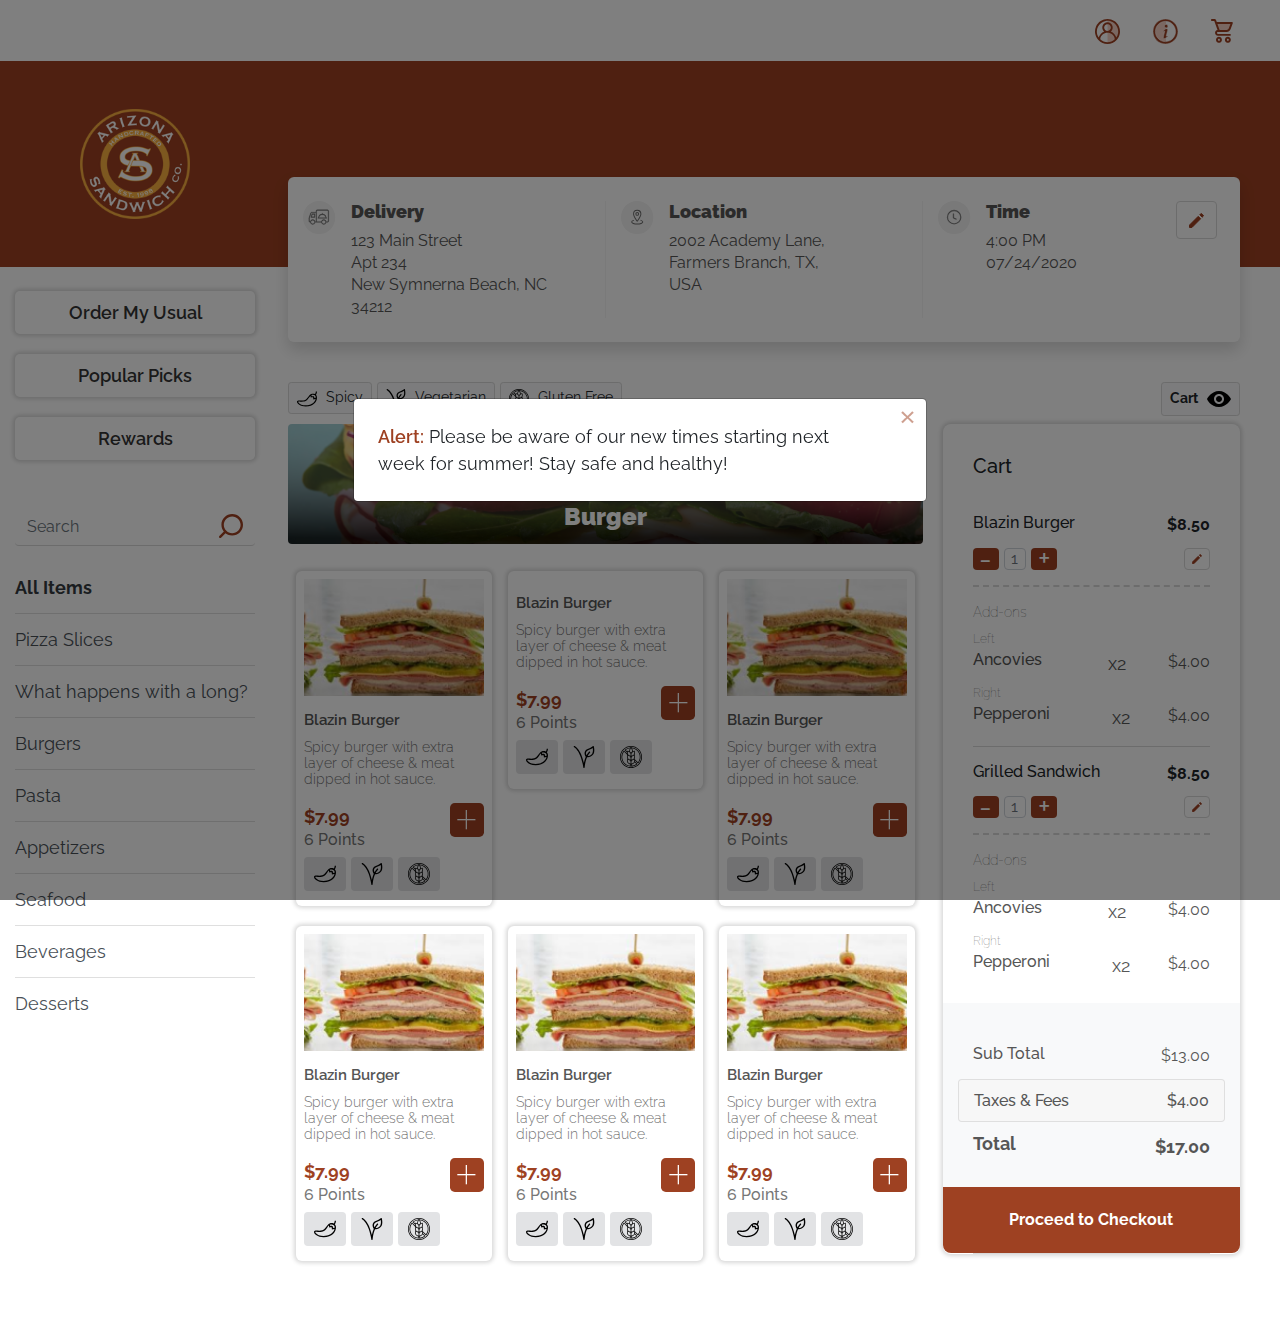
==== commit 56a9dcb3: "cart font mobile alert toggle swith between map and content in location page" ====
--- a/index.html
+++ b/index.html
@@ -687,16 +687,16 @@
                               data-toggle="modal"
                               data-target="#exampleModal"
                             >
-                              <div class="item-img">
-                                <!-- <img
+                              <!--<div class="item-img">
+                                 <img
                                   src="images/blazin-burger.png"
                                   alt=""
                                   class="img-fluid w-100"
-                                /> -->
+                                /> 
                                 <span class="badge d-block d-md-none"
                                   >+6 pts</span
                                 >
-                              </div>
+                              </div>-->
                               <div class="item-title-block">
                                 <div class="item-title">
                                   <h5>Blazin Burger</h5>
@@ -1675,6 +1675,43 @@
     </div>
     <!--Rewards Modla Ends-->
 
+    <!-- Alert modal starts -->
+    <div
+      class="modal fade"
+      id="alertModal"
+      tabindex="-1"
+      aria-labelledby="exampleModalLabel"
+      aria-hidden="true"
+    >
+      <div
+        class="modal-dialog modal-dialog-centered custom-width-modal rewards-modal"
+      >
+        <div class="modal-content">
+          <div class="modal-body p-xl-4">
+            <button
+              type="button"
+              class="close"
+              data-dismiss="modal"
+              aria-label="Close"
+            >
+              <span aria-hidden="true">
+                <img src="images/cross-brown.png" />
+              </span>
+            </button>
+
+            <div class="row pr-3 pr-xl-5">
+              <div class="col">
+                <p class="mb-0">
+                  <span>Alert:</span> Please be aware of our new times starting
+                  next week for summer! Stay safe and healthy!
+                </p>
+              </div>
+            </div>
+          </div>
+        </div>
+      </div>
+    </div>
+
     <!-- Order My Usual modal starts -->
 
     <div
--- a/css/main.css
+++ b/css/main.css
@@ -60,6 +60,14 @@
     border-radius: 50%;
     font-size: 14px;
     line-height: 10px; }
+
+#alertModal .close {
+  top: 5px;
+  right: 12px; }
+
+#alertModal p span {
+  color: #9E4122;
+  font-weight: 600; }
 
 .right-side {
   padding: 0 40px;
@@ -745,7 +753,7 @@
   width: 0;
   height: 0; }
 
-.slider {
+.slider-switch {
   position: absolute;
   cursor: pointer;
   top: 0;
@@ -756,7 +764,7 @@
   -webkit-transition: .4s;
   transition: .4s; }
 
-.slider:before {
+.slider-switch:before {
   position: absolute;
   content: "";
   height: 20px;
@@ -769,22 +777,22 @@
   box-shadow: 0px 0px 4px 2px #777777;
   top: -3px; }
 
-input:checked + .slider {
+.switch input:checked + .slider-switch {
   background-color: #9E4122; }
 
-input:focus + .slider {
+.switch input:focus + .slider-switch {
   box-shadow: 0 0 1px #9E4122; }
 
-input:checked + .slider:before {
+.switch input:checked + .slider-switch:before {
   -webkit-transform: translateX(26px);
   -ms-transform: translateX(26px);
   transform: translateX(26px); }
 
 /* Rounded sliders */
-.slider.round {
+.slider-switch.round {
   border-radius: 34px; }
 
-.slider.round:before {
+.slider-switch.round:before {
   border-radius: 50%; }
 
 .go-back-btn {
@@ -1163,6 +1171,8 @@
     margin-bottom: 20px; }
   .right-side .items-section .burger-banner {
     background: none; }
+  .location-status-map, .order-confirmed {
+    margin-top: -90px; }
   .top-spacing {
     margin-top: -80px !important; }
   .checkout-pages {
@@ -1804,6 +1814,12 @@
           text-align: center; }
         .right-side .items-section .order-history .order-history-card .border-bottom {
           border-bottom: none !important; }
+  .cart-section .cart-inner .flat-border .cart-desc h5,
+  .cart-section .cart-inner .flat-border .cart-desc p,
+  .cart-section .cart-inner .flat-border .cart-desc small {
+    font-weight: 600; }
+  .cart-section .cart-inner .two-col .add-ons-container h5 {
+    font-weight: 600; }
   .checkout-pages {
     margin-top: -20px; }
     .checkout-pages .guest-details {
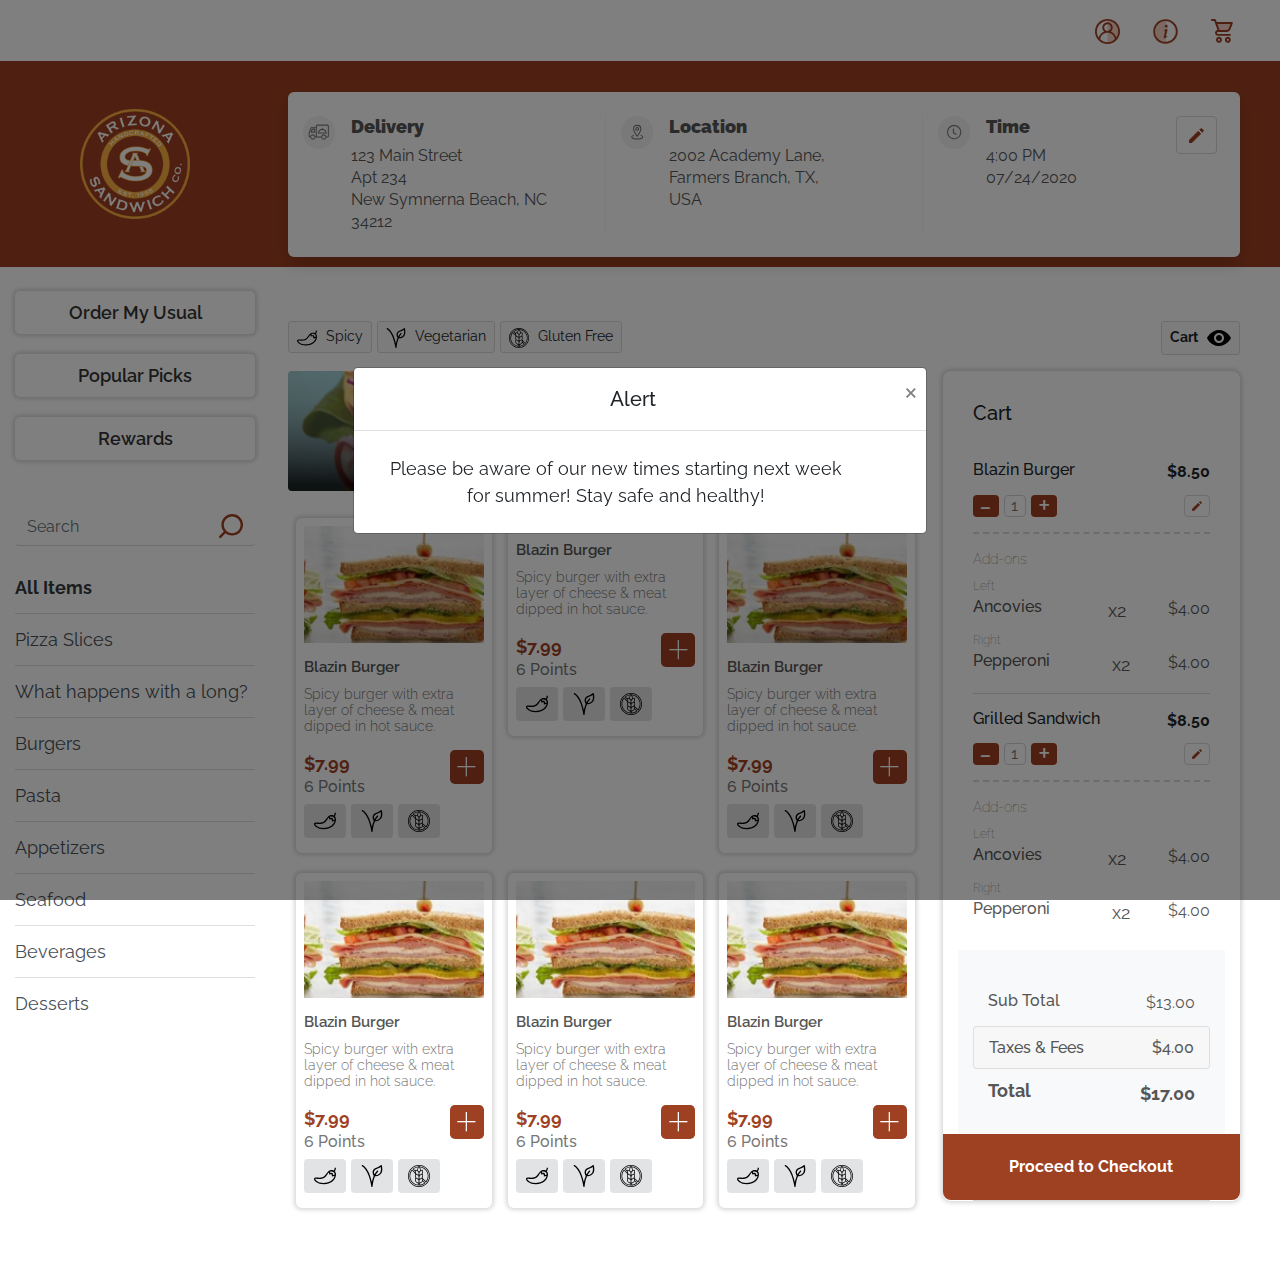
==== commit 9930bdd6: "modal without image, alert modal" ====
--- a/index.html
+++ b/index.html
@@ -522,7 +522,7 @@
                 </button>
               </div>
 
-              <div class="left-listing my-4">
+              <div class="left-listing my-4 mb-2">
                 <ul class="list-group list-group-flush px-0">
                   <li class="list-group-item">
                     <a
@@ -567,7 +567,7 @@
 
             <div class="row">
               <div class="col">
-                <div class="row mb-2 mt-xl-4 text-center text-xl-left">
+                <div class="row mb-3 text-center text-xl-left mt-xl-5">
                   <div class="col filter-buttons px-0">
                     <button
                       class="btn btn-sm btn-light btn-tgl"
@@ -685,7 +685,7 @@
                             <div
                               class="item px-md-2 pt-md-2 mx-md-2"
                               data-toggle="modal"
-                              data-target="#exampleModal"
+                              data-target="#noImgModal"
                             >
                               <!--<div class="item-img">
                                  <img
@@ -1112,71 +1112,71 @@
                                     <div class="price">$4.00</div>
                                   </div>
                                   <div class="row">
-                                    <div class="row">
-                                      <div class="col sub-total mt-4 bg-light">
-                                        <div class="add-ons">
-                                          <h5>Sub Total</h5>
-                                          <div class="price">$13.00</div>
-                                        </div>
-                                        <div
-                                          class="accordion w-100"
-                                          id="accordionExample"
-                                        >
-                                          <div class="card">
-                                            <div
-                                              class="card-header p-0"
-                                              id="headingOne"
+                                    <div class="col sub-total mt-4 bg-light">
+                                      <div class="add-ons">
+                                        <h5>Sub Total</h5>
+                                        <div class="price">$13.00</div>
+                                      </div>
+                                      <div
+                                        class="accordion w-100"
+                                        id="accordionExample"
+                                      >
+                                        <div class="card">
+                                          <div
+                                            class="card-header p-0"
+                                            id="headingOne"
+                                          >
+                                            <h2
+                                              class="mb-0"
+                                              type="button"
+                                              data-toggle="collapse"
+                                              data-target="#collapseOne"
+                                              aria-expanded="true"
+                                              aria-controls="collapseOne"
                                             >
-                                              <h2
-                                                class="mb-0"
-                                                type="button"
-                                                data-toggle="collapse"
-                                                data-target="#collapseOne"
-                                                aria-expanded="true"
-                                                aria-controls="collapseOne"
-                                              >
-                                                <div class="add-ons">
-                                                  <h5>Taxes &amp; Fees</h5>
-                                                  <div class="price">$4.00</div>
-                                                </div>
-                                              </h2>
-                                            </div>
-                                            <div
-                                              id="collapseOne"
-                                              class="collapse"
-                                              aria-labelledby="headingOne"
-                                              data-parent="#accordionExample"
-                                            >
-                                              <div class="card-body px-0">
-                                                <div class="add-ons">
-                                                  <h5>Online Ordering</h5>
-                                                  <div class="price">$1.00</div>
-                                                </div>
-                                                <div class="add-ons">
-                                                  <h5>Service Charges</h5>
-                                                  <div class="price">$1.00</div>
-                                                </div>
-                                                <div class="add-ons">
-                                                  <h5>Order Fee</h5>
-                                                  <div class="price">$1.00</div>
-                                                </div>
-                                                <div class="add-ons">
-                                                  <h5>Delivery Charges</h5>
-                                                  <div class="price">$1.00</div>
-                                                </div>
+                                              <div class="add-ons">
+                                                <h5>Taxes &amp; Fees</h5>
+                                                <div class="price">$4.00</div>
+                                              </div>
+                                            </h2>
+                                          </div>
+                                          <div
+                                            id="collapseOne"
+                                            class="collapse"
+                                            aria-labelledby="headingOne"
+                                            data-parent="#accordionExample"
+                                          >
+                                            <div class="card-body px-0">
+                                              <div class="add-ons">
+                                                <h5>Online Ordering</h5>
+                                                <div class="price">$1.00</div>
+                                              </div>
+                                              <div class="add-ons">
+                                                <h5>Service Charges</h5>
+                                                <div class="price">$1.00</div>
+                                              </div>
+                                              <div class="add-ons">
+                                                <h5>Order Fee</h5>
+                                                <div class="price">$1.00</div>
+                                              </div>
+                                              <div class="add-ons">
+                                                <h5>Delivery Charges</h5>
+                                                <div class="price">$1.00</div>
                                               </div>
                                             </div>
                                           </div>
                                         </div>
-                                        <div class="add-ons total mb-3">
-                                          <h5><strong>Total</strong></h5>
-                                          <div class="price">
-                                            <strong>$17.00</strong>
-                                          </div>
+                                      </div>
+                                      <div class="add-ons total mb-3">
+                                        <h5><strong>Total</strong></h5>
+                                        <div class="price">
+                                          <strong>$17.00</strong>
                                         </div>
                                       </div>
+                                    </div>
+                                    <div class="col-md-12 px-0">
                                       <div class="row">
-                                        <div class="col-12">
+                                        <div class="col-12 px-0">
                                           <button
                                             class="btn checkout btn-block btn-lg"
                                           >
@@ -1537,7 +1537,10 @@
             </div>
           </div>
           <div class="modal-footer p-0">
-            <button type="button" class="btn btn-primary btn-lg btn-block m-0">
+            <button
+              type="button"
+              class="btn btn-primary btn-lg btn-block m-0 border-0"
+            >
               Add to Cart - $9.99
             </button>
           </div>
@@ -1545,7 +1548,201 @@
       </div>
     </div>
     <!--Category Items Modla Ends-->
-
+    <div
+      class="modal fade"
+      id="noImgModal"
+      tabindex="-1"
+      aria-labelledby="exampleModalLabel"
+      aria-hidden="true"
+    >
+      <div class="modal-dialog modal-dialog-centered custom-width-modal">
+        <div class="modal-content">
+          <div class="modal-body">
+            <button
+              type="button"
+              class="close rounded-circle p-2"
+              data-dismiss="modal"
+              aria-label="Close"
+            >
+              <span aria-hidden="true"
+                ><img src="images/item-modal-close.png" class="" alt="" />
+              </span>
+            </button>
+            <!-- <img src="images/modal-item-img.png" class="img-fluid" alt="" /> -->
+
+            <div class="row">
+              <div class="col item-description mt-4">
+                <div class="item-title">
+                  <h3>Blazin Burger</h3>
+                  <p>Spicy burger with extra layer of cheese</p>
+                  <div class="add-remove-item">
+                    <button class="btn">-</button>
+                    <input type="text" placeholder="1" class="form-control" />
+                    <button class="btn">+</button>
+                  </div>
+                </div>
+                <div class="col text-right pr-0">
+                  <div class="row">
+                    <div class="item-price col-md-12">$7.99</div>
+
+                    <div class="col-12 tags">
+                      <span
+                        class="badge alert-secondary text-secondary"
+                        tooltip="Spicy"
+                      >
+                        <img src="images/chili.svg" class="features" alt=""
+                      /></span>
+                      <span
+                        class="badge alert-secondary text-secondary"
+                        tooltip="Vegetarian"
+                      >
+                        <img
+                          src="images/vegetarian.svg"
+                          alt=""
+                          class="features"
+                        />
+                      </span>
+                      <span
+                        class="badge alert-secondary text-secondary"
+                        tooltip="Gluten Free"
+                      >
+                        <img src="images/gluten.svg" alt="" class="features"
+                      /></span>
+                    </div>
+                  </div>
+                </div>
+              </div>
+            </div>
+            <h5 class="mt-4 mb-3">Toppings</h5>
+            <div class="toppings">
+              <div class="toppings-contents">
+                <div
+                  class="custom-control custom-checkbox"
+                  data-toggle="collapse"
+                  href="#collapseExample"
+                  role="button"
+                  aria-expanded="false"
+                  aria-controls="collapseExample"
+                >
+                  <input
+                    type="checkbox"
+                    class="custom-control-input"
+                    id="customCheck1"
+                  />
+                  <label class="custom-control-label" for="customCheck1"
+                    >Anchovies</label
+                  >
+                </div>
+                <div class="open-on-check collapse" id="collapseExample">
+                  <div class="add-remove-item">
+                    <button class="btn">-</button>
+                    <input type="text" placeholder="1" class="form-control" />
+                    <button class="btn">+</button>
+                  </div>
+
+                  <div class="btns-area">
+                    <button class="btn brown-text">Regular</button>
+                    <button class="btn">Extra - $6</button>
+                    <div class="w-100"></div>
+                    <button class="btn">Left</button>
+                    <button class="btn brown-text">All</button>
+                    <button class="btn">Right</button>
+                  </div>
+                </div>
+              </div>
+              <div class="toppings-price">$2.00</div>
+            </div>
+            <div class="toppings">
+              <div class="toppings-contents">
+                <div
+                  class="custom-control custom-checkbox"
+                  data-toggle="collapse"
+                  href="#collapseExample1"
+                  role="button"
+                  aria-expanded="false"
+                  aria-controls="collapseExample"
+                >
+                  <input
+                    type="checkbox"
+                    class="custom-control-input"
+                    id="customCheck2"
+                  />
+                  <label class="custom-control-label" for="customCheck2"
+                    >Peppeoroni</label
+                  >
+                </div>
+                <div class="open-on-check collapse" id="collapseExample1">
+                  <div class="add-remove-item">
+                    <button class="btn">-</button>
+                    <input type="text" placeholder="1" class="form-control" />
+                    <button class="btn">+</button>
+                  </div>
+
+                  <div class="btns-area">
+                    <button class="btn brown-text">Regular</button>
+                    <button class="btn">Extra - $6</button>
+                    <div class="w-100"></div>
+                    <button class="btn">Left</button>
+                    <button class="btn brown-text">All</button>
+                    <button class="btn">Right</button>
+                  </div>
+                </div>
+              </div>
+              <div class="toppings-price">$2.00</div>
+            </div>
+            <div class="toppings">
+              <div class="toppings-contents">
+                <div
+                  class="custom-control custom-checkbox"
+                  data-toggle="collapse"
+                  href="#collapseExample2"
+                  role="button"
+                  aria-expanded="false"
+                  aria-controls="collapseExample"
+                >
+                  <input
+                    type="checkbox"
+                    class="custom-control-input"
+                    id="customCheck3"
+                  />
+                  <label class="custom-control-label" for="customCheck3"
+                    >Sausages</label
+                  >
+                </div>
+                <div class="open-on-check collapse" id="collapseExample2">
+                  <div class="add-remove-item">
+                    <button class="btn">-</button>
+                    <input type="text" placeholder="1" class="form-control" />
+                    <button class="btn">+</button>
+                  </div>
+
+                  <div class="btns-area">
+                    <button class="btn brown-text">Regular</button>
+                    <button class="btn">Extra - $6</button>
+                    <div class="w-100"></div>
+                    <button class="btn">Left</button>
+                    <button class="btn brown-text">All</button>
+                    <button class="btn">Right</button>
+                  </div>
+                </div>
+              </div>
+              <div class="toppings-price">$2.00</div>
+            </div>
+            <div class="add-instructions">
+              <a href="javascript:;" class="btn"> + Add special instructions</a>
+            </div>
+          </div>
+          <div class="modal-footer p-0">
+            <button
+              type="button"
+              class="btn btn-primary btn-lg btn-block m-0 border-0"
+            >
+              Add to Cart - $9.99
+            </button>
+          </div>
+        </div>
+      </div>
+    </div>
     <!--Rewards Modla Starts-->
     <div
       class="modal fade"
@@ -1687,8 +1884,19 @@
         class="modal-dialog modal-dialog-centered custom-width-modal rewards-modal"
       >
         <div class="modal-content">
+          <div class="modal-header text-center">
+            <h5 class="modal-title w-100">Alert</h5>
+            <button
+              type="button"
+              class="close"
+              data-dismiss="modal"
+              aria-label="Close"
+            >
+              <span aria-hidden="true">&times;</span>
+            </button>
+          </div>
           <div class="modal-body p-xl-4">
-            <button
+            <!-- <button
               type="button"
               class="close"
               data-dismiss="modal"
@@ -1697,13 +1905,13 @@
               <span aria-hidden="true">
                 <img src="images/cross-brown.png" />
               </span>
-            </button>
+            </button> -->
 
             <div class="row pr-3 pr-xl-5">
-              <div class="col">
+              <div class="col text-center">
                 <p class="mb-0">
-                  <span>Alert:</span> Please be aware of our new times starting
-                  next week for summer! Stay safe and healthy!
+                  Please be aware of our new times starting next week for
+                  summer! Stay safe and healthy!
                 </p>
               </div>
             </div>
@@ -2004,7 +2212,7 @@
                         </div>
                         <div class="row">
                           <div class="row">
-                            <div class="col sub-total mt-4 bg-light">
+                            <div class="col-md-12 sub-total mt-4 bg-light">
                               <div class="add-ons">
                                 <h5>Sub Total</h5>
                                 <div class="price">$13.00</div>
--- a/css/main.css
+++ b/css/main.css
@@ -63,7 +63,11 @@
 
 #alertModal .close {
   top: 5px;
-  right: 12px; }
+  right: 12px;
+  padding: .5rem; }
+  #alertModal .close span {
+    font-size: 30px;
+    font-weight: normal; }
 
 #alertModal p span {
   color: #9E4122;
@@ -1174,7 +1178,7 @@
   .location-status-map, .order-confirmed {
     margin-top: -90px; }
   .top-spacing {
-    margin-top: -80px !important; }
+    margin-top: -175px !important; }
   .checkout-pages {
     margin-top: -78px !important; } }
 
@@ -1684,7 +1688,8 @@
         display: flex;
         justify-content: space-between; }
         .right-side .items-section .item .item-title-block .item-title h5 {
-          margin-top: 0; }
+          margin-top: 0;
+          font-size: 18px; }
         .right-side .items-section .item .item-title-block .item-title span {
           color: #9E4122;
           font-weight: 600;
@@ -1702,118 +1707,118 @@
             height: 18px; }
       .right-side .items-section .item .cart-section {
         padding: 0 15px; }
-    .right-side .items-section .custom-width-modal .modal-body .close {
-      opacity: 1;
-      margin-bottom: 15px;
-      position: static !important; }
-    .right-side .items-section .rewards-modal .table {
-      box-shadow: none !important; }
-      .right-side .items-section .rewards-modal .table th,
-      .right-side .items-section .rewards-modal .table td {
-        border-top: 1px solid #e9e9e9;
-        font-size: 14px;
-        border-bottom: 0; }
-      .right-side .items-section .rewards-modal .table th {
-        color: #777777 !important;
-        opacity: .7; }
-    .right-side .items-section .start-order {
-      margin-top: 0 !important; }
-      .right-side .items-section .start-order .pickup-delivery .pickup-delivery-box {
-        margin: 5px;
-        padding: 15px; }
-        .right-side .items-section .start-order .pickup-delivery .pickup-delivery-box .icon-holder {
-          margin-bottom: 15px;
-          height: 50px;
-          width: 50px; }
-          .right-side .items-section .start-order .pickup-delivery .pickup-delivery-box .icon-holder img {
-            width: 25px; }
-        .right-side .items-section .start-order .pickup-delivery .pickup-delivery-box h3 {
-          font-size: 20px; }
-      .right-side .items-section .start-order .time-date-section {
-        box-shadow: none;
-        padding: 0; }
-        .right-side .items-section .start-order .time-date-section .time-section {
-          margin-left: 10px;
-          margin-right: 10px;
-          box-shadow: 0 0 4px 2px #f5f5f5; }
-          .right-side .items-section .start-order .time-date-section .time-section .select-time {
-            text-align: center;
-            padding-top: 15px;
-            padding-bottom: 15px; }
-            .right-side .items-section .start-order .time-date-section .time-section .select-time label {
-              text-align: center;
-              margin: auto; }
-            .right-side .items-section .start-order .time-date-section .time-section .select-time .custom-control {
-              display: none; }
-        .right-side .items-section .start-order .time-date-section .slick-arrow {
-          padding-left: 10px;
-          padding-right: 10px; }
-      .right-side .items-section .start-order .policy-terms .nav-link {
-        font-size: 16px;
-        font-weight: 500; }
-    .right-side .items-section #cartModal .close {
-      position: absolute !important;
-      right: 20px;
-      top: 20px; }
-    .right-side .items-section #cartModal .modal-body {
-      padding-bottom: 10px; }
-    .right-side .items-section #cartModal .cart-inner {
+  .custom-width-modal .modal-body .close {
+    opacity: 1;
+    margin-bottom: 15px;
+    position: static !important; }
+  .rewards-modal .table {
+    box-shadow: none !important; }
+    .rewards-modal .table th,
+    .rewards-modal .table td {
+      border-top: 1px solid #e9e9e9;
+      font-size: 14px;
+      border-bottom: 0; }
+    .rewards-modal .table th {
+      color: #777777 !important;
+      opacity: .7; }
+  .start-order {
+    margin-top: 0 !important; }
+    .start-order .pickup-delivery .pickup-delivery-box {
+      margin: 5px;
+      padding: 15px; }
+      .start-order .pickup-delivery .pickup-delivery-box .icon-holder {
+        margin-bottom: 15px;
+        height: 50px;
+        width: 50px; }
+        .start-order .pickup-delivery .pickup-delivery-box .icon-holder img {
+          width: 25px; }
+      .start-order .pickup-delivery .pickup-delivery-box h3 {
+        font-size: 20px; }
+    .start-order .time-date-section {
       box-shadow: none;
       padding: 0; }
-      .right-side .items-section #cartModal .cart-inner .checkout {
-        border-radius: 6px;
-        padding: 12px; }
-    .right-side .items-section .order-usual-modal .order-my-usual .table .img-col {
-      width: 100px; }
-    .right-side .items-section .order-usual-modal .order-my-usual .table td {
-      padding: .75rem; }
-    .right-side .items-section .order-confirmed {
-      margin-top: 10px;
-      padding: 20px; }
-      .right-side .items-section .order-confirmed .order-confirmed-content {
-        padding-top: 10px; }
-        .right-side .items-section .order-confirmed .order-confirmed-content .order-left {
-          padding: 20px; }
-          .right-side .items-section .order-confirmed .order-confirmed-content .order-left .order-details {
-            margin-bottom: 30px; }
-          .right-side .items-section .order-confirmed .order-confirmed-content .order-left .order-status {
-            margin-bottom: 30px; }
-          .right-side .items-section .order-confirmed .order-confirmed-content .order-left .small-devices-cart-success {
-            margin-bottom: 30px;
-            padding: 10px; }
-            .right-side .items-section .order-confirmed .order-confirmed-content .order-left .small-devices-cart-success p {
-              margin-bottom: 0; }
-      .right-side .items-section .order-confirmed .success-wrapper h2 {
-        font-size: 24px; }
-        .right-side .items-section .order-confirmed .success-wrapper h2 span {
-          font-size: 18px;
-          margin-top: 5px; }
-    .right-side .items-section #successModal h4 {
-      font-size: 20px;
-      font-weight: 600; }
-    .right-side .items-section #successModal h5 {
-      font-size: 18px;
-      font-weight: 600; }
-    .right-side .items-section #successModal .order-right .accordion {
-      margin-top: 20px; }
-      .right-side .items-section #successModal .order-right .accordion .card {
-        padding-top: 10px;
-        padding-bottom: 10px; }
-    .right-side .items-section .order-history {
-      box-shadow: none;
-      margin-top: 0;
-      padding: 10px 20px; }
-      .right-side .items-section .order-history .order-history-card {
-        box-shadow: 0px 0px 4px 2px #D8D8D8;
-        background: transparent; }
-        .right-side .items-section .order-history .order-history-card .date p {
-          background: #f5f5f5;
-          padding: 2px;
-          font-size: 16px;
-          border-radius: 5px;
-          text-align: center; }
-        .right-side .items-section .order-history .order-history-card .border-bottom {
-          border-bottom: none !important; }
+      .start-order .time-date-section .time-section {
+        margin-left: 10px;
+        margin-right: 10px;
+        box-shadow: 0 0 4px 2px #f5f5f5; }
+        .start-order .time-date-section .time-section .select-time {
+          text-align: center;
+          padding-top: 15px;
+          padding-bottom: 15px; }
+          .start-order .time-date-section .time-section .select-time label {
+            text-align: center;
+            margin: auto; }
+          .start-order .time-date-section .time-section .select-time .custom-control {
+            display: none; }
+      .start-order .time-date-section .slick-arrow {
+        padding-left: 10px;
+        padding-right: 10px; }
+    .start-order .policy-terms .nav-link {
+      font-size: 16px;
+      font-weight: 500; }
+  #cartModal .close {
+    position: absolute !important;
+    right: 20px;
+    top: 20px; }
+  #cartModal .modal-body {
+    padding-bottom: 10px; }
+  #cartModal .cart-inner {
+    box-shadow: none;
+    padding: 0; }
+    #cartModal .cart-inner .checkout {
+      border-radius: 6px;
+      padding: 12px; }
+  .order-usual-modal .order-my-usual .table .img-col {
+    width: 100px; }
+  .order-usual-modal .order-my-usual .table td {
+    padding: .75rem; }
+  .order-confirmed {
+    margin-top: 10px;
+    padding: 20px; }
+    .order-confirmed .order-confirmed-content {
+      padding-top: 10px; }
+      .order-confirmed .order-confirmed-content .order-left {
+        padding: 20px; }
+        .order-confirmed .order-confirmed-content .order-left .order-details {
+          margin-bottom: 30px; }
+        .order-confirmed .order-confirmed-content .order-left .order-status {
+          margin-bottom: 30px; }
+        .order-confirmed .order-confirmed-content .order-left .small-devices-cart-success {
+          margin-bottom: 30px;
+          padding: 10px; }
+          .order-confirmed .order-confirmed-content .order-left .small-devices-cart-success p {
+            margin-bottom: 0; }
+    .order-confirmed .success-wrapper h2 {
+      font-size: 24px; }
+      .order-confirmed .success-wrapper h2 span {
+        font-size: 18px;
+        margin-top: 5px; }
+  #successModal h4 {
+    font-size: 20px;
+    font-weight: 600; }
+  #successModal h5 {
+    font-size: 18px;
+    font-weight: 600; }
+  #successModal .order-right .accordion {
+    margin-top: 20px; }
+    #successModal .order-right .accordion .card {
+      padding-top: 10px;
+      padding-bottom: 10px; }
+  .order-history {
+    box-shadow: none;
+    margin-top: 0;
+    padding: 10px 20px; }
+    .order-history .order-history-card {
+      box-shadow: 0px 0px 4px 2px #D8D8D8;
+      background: transparent; }
+      .order-history .order-history-card .date p {
+        background: #f5f5f5;
+        padding: 2px;
+        font-size: 16px;
+        border-radius: 5px;
+        text-align: center; }
+      .order-history .order-history-card .border-bottom {
+        border-bottom: none !important; }
   .cart-section .cart-inner .flat-border .cart-desc h5,
   .cart-section .cart-inner .flat-border .cart-desc p,
   .cart-section .cart-inner .flat-border .cart-desc small {
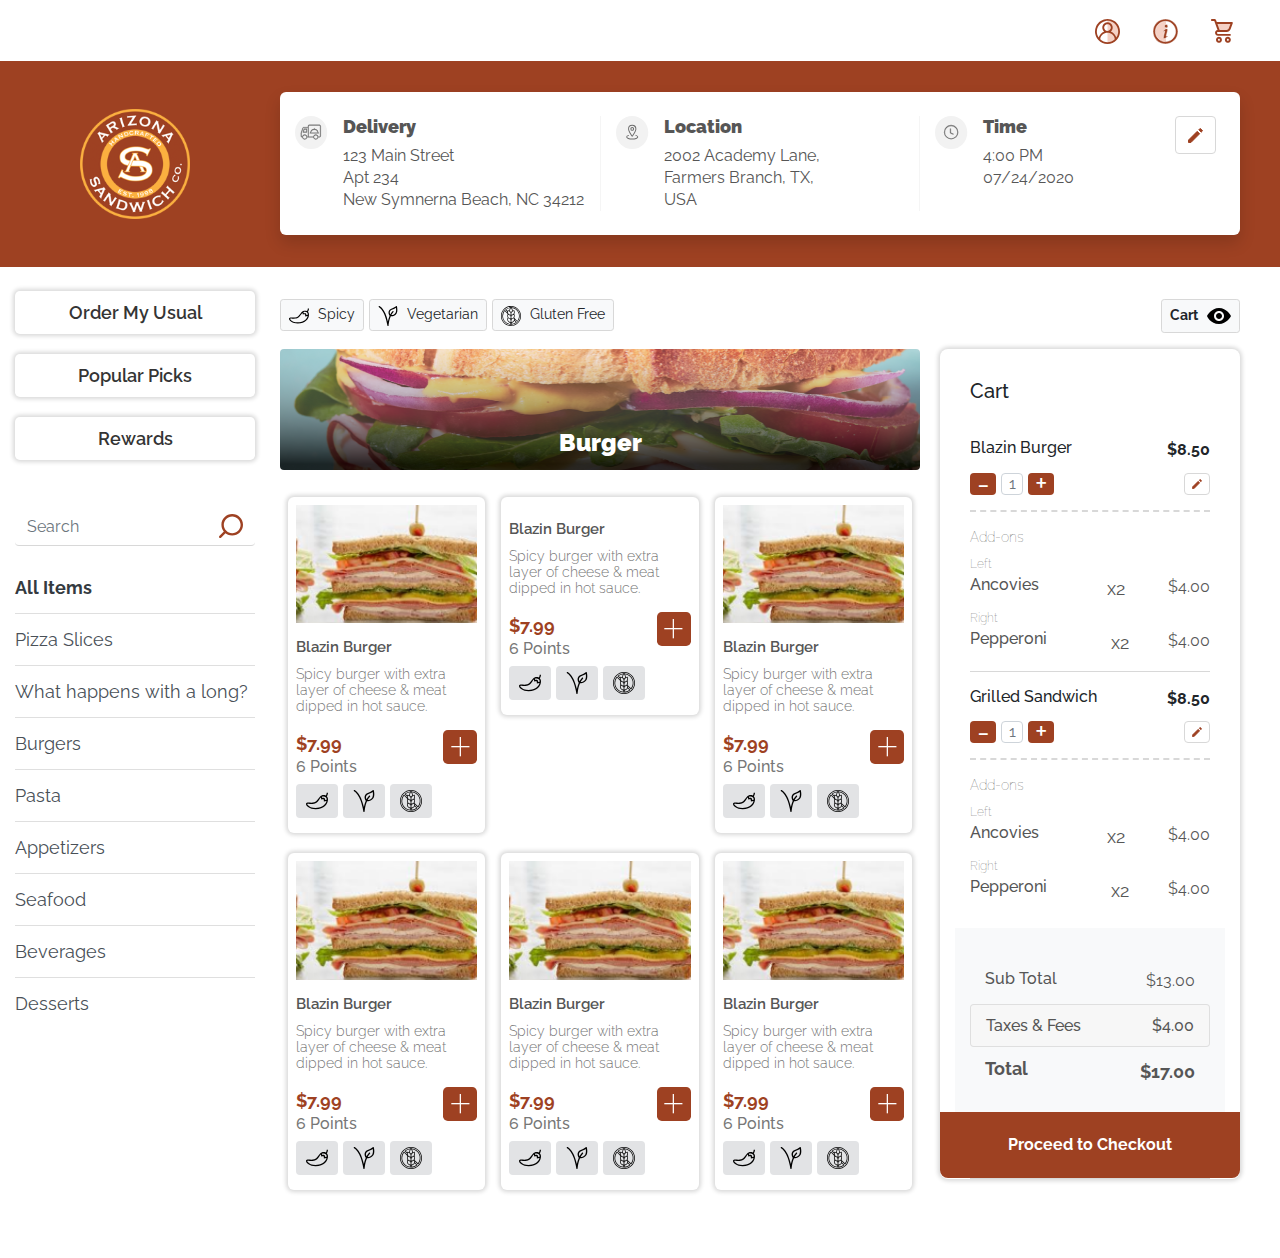
==== commit 964c43bf: "mobile landscape" ====
--- a/index.html
+++ b/index.html
@@ -303,7 +303,7 @@
               </button>
             </div>
 
-            <div class="left-listing mt-5">
+            <div class="left-listing mt-5 mb-3">
               <div class="input-group mb-3">
                 <input
                   type="text"
@@ -376,7 +376,7 @@
           <!-- Left Side Container Listing ends -->
 
           <!-- Main container with right side content starts -->
-          <main class="col-md col-xl right-side pl-sm-5">
+          <main class="col-md col-xl right-side">
             <div
               class="row mt-md-2 mt-xl-0 mb-3 top-spacing d-none d-md-block d-xl-block"
             >
@@ -1560,12 +1560,12 @@
           <div class="modal-body">
             <button
               type="button"
-              class="close rounded-circle p-2"
+              class="close rounded-circle p-2 position-static"
               data-dismiss="modal"
               aria-label="Close"
             >
               <span aria-hidden="true"
-                ><img src="images/item-modal-close.png" class="" alt="" />
+                ><img src="images/cross-brown.png" class="" alt="" />
               </span>
             </button>
             <!-- <img src="images/modal-item-img.png" class="img-fluid" alt="" /> -->
--- a/css/main.css
+++ b/css/main.css
@@ -435,10 +435,17 @@
       padding-top: 10px;
       border-bottom: 1px solid #f5f5f5;
       display: flex;
-      justify-content: space-between; }
+      justify-content: space-between;
+      position: relative; }
       .start-order .time-section .select-time .custom-control-input:checked ~ .custom-control-label::before {
         background: #9E4122;
         border: 1px solid #9E4122; }
+      .start-order .time-section .select-time .custom-control {
+        position: relative;
+        width: 110px;
+        margin: 0 auto; }
+        .start-order .time-section .select-time .custom-control .custom-control-label {
+          position: absolute; }
 
 .scrollbar {
   height: 400px;
@@ -1506,7 +1513,8 @@
   .custom-width-modal .modal-body .close {
     margin-bottom: 15px; }
   .location-status-map {
-    padding: 20px; }
+    padding: 20px;
+    margin-top: -15px; }
     .location-status-map .location-container {
       height: auto; }
       .location-status-map .location-container .location .open-time,
@@ -1524,8 +1532,10 @@
       margin-left: 12px;
       margin-right: 12px;
       box-shadow: 0 0 4px 2px #f5f5f5; }
-    .start-order .pickup-delivery .pickup-delivery-box {
-      padding: 30px 0; }
+    .start-order .pickup-delivery {
+      margin-top: -15px; }
+      .start-order .pickup-delivery .pickup-delivery-box {
+        padding: 30px 0; }
   .modal-body {
     padding-bottom: 10px; }
     .modal-body .close {
@@ -1583,7 +1593,8 @@
   .order-history .order-history-card .border-bottom {
     border-bottom: none !important; } }
 
-@media only screen and (max-width: 767px) {
+/* 1792x828px at 326ppi */
+@media only screen and (device-width: 414px) and (device-height: 896px) and (-webkit-device-pixel-ratio: 2) {
   body {
     font-size: 16px; }
   .custom-width-modal .cart-section {
@@ -1670,7 +1681,8 @@
       box-shadow: none !important; }
     .right-side .items-section .item {
       display: flex;
-      margin-bottom: 15px; }
+      margin-bottom: 15px;
+      width: 100%; }
       .right-side .items-section .item .item-img {
         margin-right: 15px;
         width: 150px;
@@ -1749,7 +1761,8 @@
             text-align: center;
             margin: auto; }
           .start-order .time-date-section .time-section .select-time .custom-control {
-            display: none; }
+            width: 38%;
+            text-align: left; }
       .start-order .time-date-section .slick-arrow {
         padding-left: 10px;
         padding-right: 10px; }
@@ -1910,7 +1923,8 @@
       width: 32%; }
   .location-status-map {
     box-shadow: none;
-    padding: 15px; }
+    padding: 15px;
+    margin-top: -10px; }
     .location-status-map .location-container {
       height: auto; }
       .location-status-map .location-container .location .location-left h3 {
@@ -1949,4 +1963,409 @@
   .slick-list,
   .slide-arrow {
     height: 90px;
-    padding: 0 10px !important; } }
+    padding: 0 10px !important; }
+  #exampleModal .close {
+    position: absolute !important; }
+  .item-slider .slick-list,
+  .item-slider .slide-arrow {
+    height: auto; } }
+
+@media only screen and (min-device-width: 375px) and (max-device-width: 667px) and (orientation: landscape) {
+  .container {
+    max-width: 100%; }
+  .right-side .items-section .item .item-img .badge {
+    position: static !important; }
+  .start-order .time-date-section .time-section .select-time .custom-control {
+    width: 20%; } }
+
+@media only screen and (max-width: 767px) {
+  body {
+    font-size: 16px; }
+  .custom-width-modal .cart-section {
+    padding: 0 15px; }
+    .custom-width-modal .cart-section .cart-inner {
+      padding: 0;
+      box-shadow: none; }
+  .custom-width-modal .modal-body .tags {
+    margin-top: 65px; }
+  aside {
+    width: 100%; }
+    aside .list-group {
+      display: flex;
+      flex-direction: row;
+      overflow-x: scroll;
+      padding-left: 15px;
+      padding-right: 15px;
+      border-top: 1px solid #D8D8D8;
+      border-bottom: 1px solid #D8D8D8;
+      white-space: nowrap;
+      overflow-y: hidden; }
+      aside .list-group .list-group-item {
+        height: 60px;
+        display: flex;
+        align-items: center; }
+        aside .list-group .list-group-item .list-group-item-action {
+          padding: 20px 15px;
+          color: #9E4122; }
+    aside .btn-blocks {
+      margin-top: 80px;
+      display: flex;
+      justify-content: space-between; }
+      aside .btn-blocks .btn-block {
+        margin: 0;
+        width: 30%; }
+  .arizona-sandwich-banner {
+    height: 75px;
+    display: flex;
+    align-items: center;
+    margin-bottom: 70px; }
+    .arizona-sandwich-banner .arz-sandwich-logo {
+      position: absolute;
+      left: 0;
+      right: 0;
+      margin: auto;
+      width: 100px !important;
+      top: 24px; }
+    .arizona-sandwich-banner .mobile-search-container {
+      position: absolute;
+      top: 63px;
+      box-shadow: 0 0 10px 2px #D8D8D8;
+      z-index: 1; }
+    .arizona-sandwich-banner .mobile-Nav .btn-group img {
+      width: 22px;
+      height: 22px; }
+  .ordering-option h3 {
+    text-align: center;
+    font-weight: 600;
+    font-size: 20px;
+    margin-bottom: 20px; }
+  .ordering-option select {
+    font-size: 16px; }
+  .right-side {
+    padding-left: 15px;
+    padding-right: 15px;
+    margin-top: 0 !important; }
+    .right-side .top-spacing {
+      margin-top: 35px; }
+    .right-side .alert-text {
+      position: relative; }
+      .right-side .alert-text p span {
+        display: block;
+        font-size: 18px;
+        margin-bottom: 15px; }
+      .right-side .alert-text a {
+        position: absolute;
+        right: 20px;
+        top: 10px;
+        font-size: 25px;
+        color: #9E4122;
+        text-decoration: none; }
+    .right-side .delivery-info {
+      margin-top: 0px;
+      box-shadow: none !important; }
+    .right-side .items-section .item {
+      display: flex;
+      margin-bottom: 15px;
+      width: 100%; }
+      .right-side .items-section .item .item-img {
+        margin-right: 15px;
+        width: 150px;
+        position: relative; }
+        .right-side .items-section .item .item-img .badge {
+          background: #f5f5f5;
+          width: 60px;
+          margin: 10px auto 0;
+          border-radius: 20px;
+          font-size: 13px;
+          font-weight: normal;
+          position: absolute;
+          bottom: 0; }
+      .right-side .items-section .item .item-title-block .item-title {
+        display: flex;
+        justify-content: space-between; }
+        .right-side .items-section .item .item-title-block .item-title h5 {
+          margin-top: 0;
+          font-size: 18px; }
+        .right-side .items-section .item .item-title-block .item-title span {
+          color: #9E4122;
+          font-weight: 600;
+          font-size: 16px; }
+      .right-side .items-section .item .tags {
+        width: 28%;
+        display: flex;
+        flex-direction: column;
+        align-items: flex-end; }
+        .right-side .items-section .item .tags .badge {
+          padding: 6px;
+          margin-bottom: 2px; }
+          .right-side .items-section .item .tags .badge img {
+            width: 18px;
+            height: 18px; }
+      .right-side .items-section .item .cart-section {
+        padding: 0 15px; }
+  .custom-width-modal .modal-body .close {
+    opacity: 1;
+    margin-bottom: 15px;
+    position: static !important; }
+  .rewards-modal .table {
+    box-shadow: none !important; }
+    .rewards-modal .table th,
+    .rewards-modal .table td {
+      border-top: 1px solid #e9e9e9;
+      font-size: 14px;
+      border-bottom: 0; }
+    .rewards-modal .table th {
+      color: #777777 !important;
+      opacity: .7; }
+  .start-order {
+    margin-top: 0 !important; }
+    .start-order .pickup-delivery .pickup-delivery-box {
+      margin: 5px;
+      padding: 15px; }
+      .start-order .pickup-delivery .pickup-delivery-box .icon-holder {
+        margin-bottom: 15px;
+        height: 50px;
+        width: 50px; }
+        .start-order .pickup-delivery .pickup-delivery-box .icon-holder img {
+          width: 25px; }
+      .start-order .pickup-delivery .pickup-delivery-box h3 {
+        font-size: 20px; }
+    .start-order .time-date-section {
+      box-shadow: none;
+      padding: 0; }
+      .start-order .time-date-section .time-section {
+        margin-left: 10px;
+        margin-right: 10px;
+        box-shadow: 0 0 4px 2px #f5f5f5; }
+        .start-order .time-date-section .time-section .select-time {
+          text-align: center;
+          padding-top: 15px;
+          padding-bottom: 15px; }
+          .start-order .time-date-section .time-section .select-time label {
+            text-align: center;
+            margin: auto; }
+          .start-order .time-date-section .time-section .select-time .custom-control {
+            width: 38%;
+            text-align: left; }
+      .start-order .time-date-section .slick-arrow {
+        padding-left: 10px;
+        padding-right: 10px; }
+    .start-order .policy-terms .nav-link {
+      font-size: 16px;
+      font-weight: 500; }
+  #cartModal .close {
+    position: absolute !important;
+    right: 20px;
+    top: 20px; }
+  #cartModal .modal-body {
+    padding-bottom: 10px; }
+  #cartModal .cart-inner {
+    box-shadow: none;
+    padding: 0; }
+    #cartModal .cart-inner .checkout {
+      border-radius: 6px;
+      padding: 12px; }
+  .order-usual-modal .order-my-usual .table .img-col {
+    width: 100px; }
+  .order-usual-modal .order-my-usual .table td {
+    padding: .75rem; }
+  .order-confirmed {
+    margin-top: 10px;
+    padding: 20px; }
+    .order-confirmed .order-confirmed-content {
+      padding-top: 10px; }
+      .order-confirmed .order-confirmed-content .order-left {
+        padding: 20px; }
+        .order-confirmed .order-confirmed-content .order-left .order-details {
+          margin-bottom: 30px; }
+        .order-confirmed .order-confirmed-content .order-left .order-status {
+          margin-bottom: 30px; }
+        .order-confirmed .order-confirmed-content .order-left .small-devices-cart-success {
+          margin-bottom: 30px;
+          padding: 10px; }
+          .order-confirmed .order-confirmed-content .order-left .small-devices-cart-success p {
+            margin-bottom: 0; }
+    .order-confirmed .success-wrapper h2 {
+      font-size: 24px; }
+      .order-confirmed .success-wrapper h2 span {
+        font-size: 18px;
+        margin-top: 5px; }
+  #successModal h4 {
+    font-size: 20px;
+    font-weight: 600; }
+  #successModal h5 {
+    font-size: 18px;
+    font-weight: 600; }
+  #successModal .order-right .accordion {
+    margin-top: 20px; }
+    #successModal .order-right .accordion .card {
+      padding-top: 10px;
+      padding-bottom: 10px; }
+  .order-history {
+    box-shadow: none;
+    margin-top: 0;
+    padding: 10px 20px; }
+    .order-history .order-history-card {
+      box-shadow: 0px 0px 4px 2px #D8D8D8;
+      background: transparent; }
+      .order-history .order-history-card .date p {
+        background: #f5f5f5;
+        padding: 2px;
+        font-size: 16px;
+        border-radius: 5px;
+        text-align: center; }
+      .order-history .order-history-card .border-bottom {
+        border-bottom: none !important; }
+  .cart-section .cart-inner .flat-border .cart-desc h5,
+  .cart-section .cart-inner .flat-border .cart-desc p,
+  .cart-section .cart-inner .flat-border .cart-desc small {
+    font-weight: 600; }
+  .cart-section .cart-inner .two-col .add-ons-container h5 {
+    font-weight: 600; }
+  .checkout-pages {
+    margin-top: -20px; }
+    .checkout-pages .guest-details {
+      padding: 20px; }
+      .checkout-pages .guest-details form .btn {
+        width: 100%; }
+    .checkout-pages h3 {
+      font-size: 18px;
+      margin-bottom: 20px; }
+    .checkout-pages .suggest-order-addition h3 {
+      font-size: 18px;
+      line-height: 26px; }
+    .checkout-pages .table {
+      margin-bottom: 0; }
+      .checkout-pages .table thead tr th {
+        padding: 8px; }
+      .checkout-pages .table thead tr .loyality-points-mobile {
+        width: 68px; }
+      .checkout-pages .table tbody tr td {
+        padding: 8px; }
+        .checkout-pages .table tbody tr td .btn-outline {
+          margin-left: 10px;
+          height: 26px;
+          width: 26px; }
+          .checkout-pages .table tbody tr td .btn-outline img {
+            width: 12px; }
+    .checkout-pages .progress {
+      margin-bottom: 35px; }
+    .checkout-pages .checkout-inner-container {
+      padding: 20px; }
+      .checkout-pages .checkout-inner-container .coupon-section {
+        border: 0;
+        padding: 0; }
+        .checkout-pages .checkout-inner-container .coupon-section .coupon-section-inner .add-trip {
+          flex-direction: column;
+          align-items: flex-start; }
+      .checkout-pages .checkout-inner-container .amount-total {
+        padding: 20px; }
+    .checkout-pages .confirm-payment .guest-details .nav {
+      background: none;
+      padding: 0; }
+      .checkout-pages .confirm-payment .guest-details .nav .nav-item .nav-link {
+        padding: 10px;
+        font-size: 14px; }
+    .checkout-pages .guest-details {
+      padding: 20px; }
+      .checkout-pages .guest-details form .social-login {
+        display: flex;
+        flex-direction: column;
+        margin-bottom: 20px; }
+        .checkout-pages .guest-details form .social-login .btn {
+          margin-right: 0;
+          margin-bottom: 20px;
+          padding: 10px 20px; }
+      .checkout-pages .guest-details form .btn {
+        padding: 10px 20px; }
+    .checkout-pages .order-summary h4 {
+      display: flex;
+      align-items: center;
+      margin-bottom: 10px;
+      margin-top: 10px; }
+    .checkout-pages .order-summary h5 {
+      color: #777777; }
+    .checkout-pages .order-summary small {
+      color: #777777; }
+    .checkout-pages .items-to-checkout h4 span {
+      display: block;
+      margin-left: 0;
+      margin-top: 5px;
+      margin-bottom: 10px; }
+    .checkout-pages .items-to-checkout .checkout-total {
+      margin-top: 20px;
+      padding-top: 20px;
+      border-top: 1px solid #D8D8D8; }
+    .checkout-pages .items-to-checkout p {
+      margin-bottom: 0; }
+    .checkout-pages .unlock-rewards {
+      padding: 15px 0; }
+  .filter-buttons {
+    display: flex;
+    justify-content: space-between; }
+    .filter-buttons .btn {
+      width: 32%; }
+  .location-status-map {
+    box-shadow: none;
+    padding: 15px;
+    margin-top: -10px; }
+    .location-status-map .location-container {
+      height: auto; }
+      .location-status-map .location-container .location .location-left h3 {
+        font-size: 18px; }
+      .location-status-map .location-container .location .location-left h4 {
+        margin-bottom: 15px; }
+      .location-status-map .location-container .location .location-left p {
+        font-size: 15px; }
+      .location-status-map .location-container .location .location-right {
+        max-width: 100%;
+        display: flex;
+        justify-content: space-between; }
+  .map-area {
+    display: none; }
+  .order-confirmed {
+    margin-top: 10px;
+    padding: 20px; }
+    .order-confirmed .order-confirmed-content {
+      padding-top: 10px; }
+      .order-confirmed .order-confirmed-content .order-left {
+        padding: 20px; }
+        .order-confirmed .order-confirmed-content .order-left .order-details {
+          margin-bottom: 30px; }
+        .order-confirmed .order-confirmed-content .order-left .order-status {
+          margin-bottom: 30px; }
+        .order-confirmed .order-confirmed-content .order-left .small-devices-cart-success {
+          margin-bottom: 30px;
+          padding: 10px; }
+          .order-confirmed .order-confirmed-content .order-left .small-devices-cart-success p {
+            margin-bottom: 0; }
+    .order-confirmed .success-wrapper h2 {
+      font-size: 24px; }
+      .order-confirmed .success-wrapper h2 span {
+        font-size: 18px;
+        margin-top: 5px; }
+  .slick-list,
+  .slide-arrow {
+    height: 90px;
+    padding: 0 10px !important; }
+  #exampleModal .close {
+    position: absolute !important; }
+  .item-slider .slick-list,
+  .item-slider .slide-arrow {
+    height: auto; } }
+
+@media only screen and (min-device-width: 375px) and (max-device-width: 667px) and (orientation: landscape) {
+  .container {
+    max-width: 100%; }
+  .right-side .items-section .item .item-img .badge {
+    position: static !important; }
+  .start-order .time-date-section .time-section .select-time .custom-control {
+    width: 20%; } }
+
+@media only screen and (min-device-width: 414px) and (max-device-width: 736px) and (orientation: landscape) {
+  .container {
+    max-width: 100%; }
+  .right-side .items-section .item .item-img .badge {
+    position: static !important; }
+  .start-order .time-date-section .time-section .select-time .custom-control {
+    width: 20%; } }
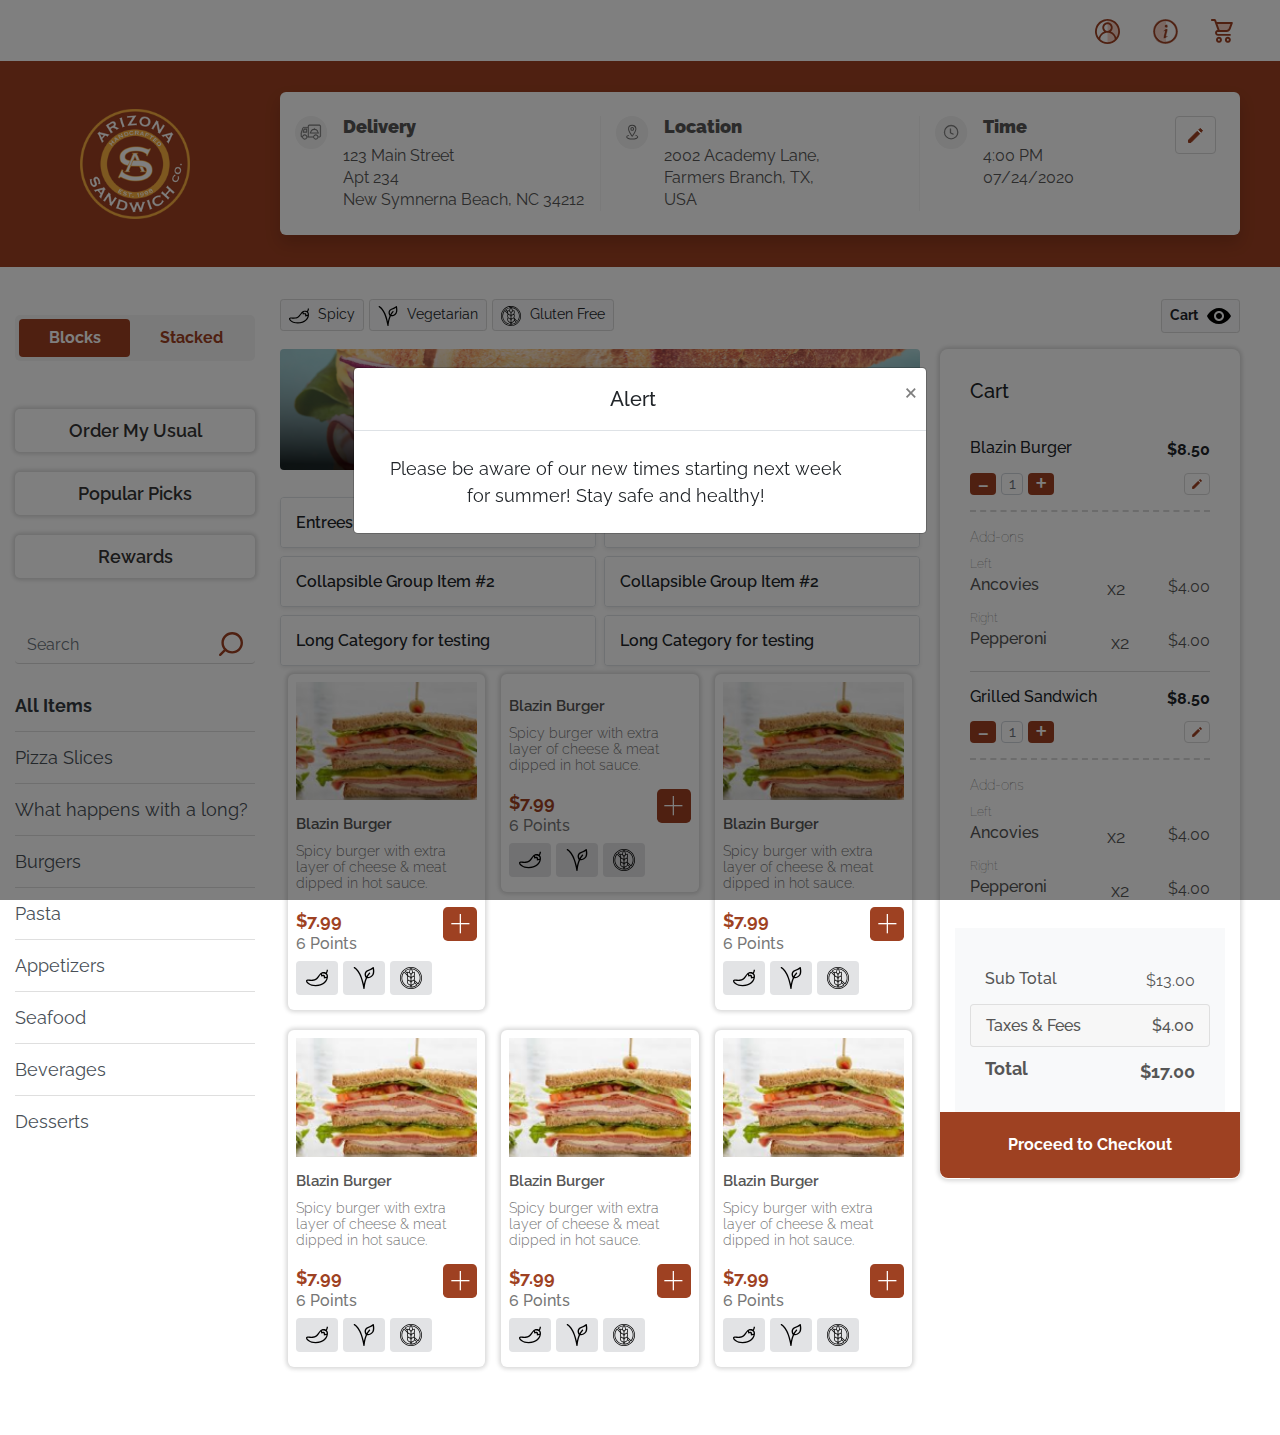
==== commit f6efbf5b: "grid list view" ====
--- a/index.html
+++ b/index.html
@@ -275,10 +275,10 @@
           <!-- Left Side Container Listing starts -->
 
           <aside class="d-none d-md-block d-xl-block">
-            <!-- <div class="block-stacked my-md-5 p-1 d-none d-md-none d-xl-block">
+            <div class="block-stacked my-md-5 p-1 d-none d-md-none d-xl-block">
               <button class="btn btn-brown mb-3 mb-xl-0">Blocks</button>
               <button class="btn mb-3 mb-xl-0">Stacked</button>
-            </div> -->
+            </div>
             <div class="btn-blocks d-none d-md-block d-xl-block mt-4">
               <button
                 class="btn btn-lg btn-block border-0 bg-white"
@@ -614,8 +614,582 @@
                           <h4>Burger</h4>
                         </div>
 
-                        <div class="col">
-                          <div class="row align-items-start">
+                        <div class="col grid-list-container">
+                          <div class="row collapse-view">
+                            <div class="col-md-6 pl-md-0 pr-md-1">
+                              <div class="accordion" id="accordionExample">
+                                <div class="card mb-2 border rounded shadow-sm">
+                                  <div
+                                    class="card-header bg-white"
+                                    id="headingOne"
+                                  >
+                                    <h3
+                                      class="mb-0"
+                                      data-toggle="collapse"
+                                      data-target="#collapseOne"
+                                      aria-expanded="true"
+                                      aria-controls="collapseOne"
+                                    >
+                                      Entrees
+                                    </h3>
+                                  </div>
+                                  <div
+                                    id="collapseOne"
+                                    class="collapse"
+                                    aria-labelledby="headingOne"
+                                    data-parent="#accordionExample"
+                                  >
+                                    <div class="card-body">
+                                      <div class="row">
+                                        <div
+                                          class="col px-0 order-my-usual collapse-view-content"
+                                        >
+                                          <table class="table">
+                                            <tbody>
+                                              <tr>
+                                                <td class="border-0">
+                                                  <img
+                                                    src="images/blazin-burger.png"
+                                                    alt=""
+                                                  />
+                                                </td>
+                                                <td class="border-0">
+                                                  <h4>Blazin Burger</h4>
+                                                  <p>
+                                                    Spicy burger with extra
+                                                    layer of cheese
+                                                  </p>
+                                                </td>
+                                                <td class="border-0">
+                                                  <p><strong>$7.99</strong></p>
+                                                  <button class="btn">+</button>
+                                                </td>
+                                              </tr>
+                                              <tr>
+                                                <td>
+                                                  <img
+                                                    src="images/blazin-burger.png"
+                                                    alt=""
+                                                  />
+                                                </td>
+                                                <td>
+                                                  <h4>Blazin Burger</h4>
+                                                  <p>
+                                                    Spicy burger with extra
+                                                    layer of cheese
+                                                  </p>
+                                                </td>
+                                                <td>
+                                                  <p><strong>$7.99</strong></p>
+                                                  <button class="btn">+</button>
+                                                </td>
+                                              </tr>
+                                              <tr>
+                                                <td>
+                                                  <img
+                                                    src="images/blazin-burger.png"
+                                                    alt=""
+                                                  />
+                                                </td>
+                                                <td>
+                                                  <h4>Blazin Burger</h4>
+                                                  <p>
+                                                    Spicy burger with extra
+                                                    layer of cheese
+                                                  </p>
+                                                </td>
+                                                <td>
+                                                  <p><strong>$7.99</strong></p>
+                                                  <button class="btn">+</button>
+                                                </td>
+                                              </tr>
+                                            </tbody>
+                                          </table>
+                                        </div>
+                                      </div>
+                                    </div>
+                                  </div>
+                                </div>
+                                <div class="card mb-2 border rounded shadow-sm">
+                                  <div
+                                    class="card-header bg-white"
+                                    id="headingTwo"
+                                  >
+                                    <h3
+                                      class="mb-0"
+                                      data-toggle="collapse"
+                                      data-target="#collapseTwo"
+                                      aria-expanded="false"
+                                      aria-controls="collapseTwo"
+                                    >
+                                      Collapsible Group Item #2
+                                    </h3>
+                                  </div>
+                                  <div
+                                    id="collapseTwo"
+                                    class="collapse"
+                                    aria-labelledby="headingTwo"
+                                    data-parent="#accordionExample"
+                                  >
+                                    <div class="card-body">
+                                      <div class="row">
+                                        <div
+                                          class="col px-0 order-my-usual collapse-view-content"
+                                        >
+                                          <table class="table">
+                                            <tbody>
+                                              <tr>
+                                                <td class="border-0">
+                                                  <img
+                                                    src="images/blazin-burger.png"
+                                                    alt=""
+                                                  />
+                                                </td>
+                                                <td class="border-0">
+                                                  <h4>Blazin Burger</h4>
+                                                  <p>
+                                                    Spicy burger with extra
+                                                    layer of cheese
+                                                  </p>
+                                                </td>
+                                                <td class="border-0">
+                                                  <p><strong>$7.99</strong></p>
+                                                  <button class="btn">+</button>
+                                                </td>
+                                              </tr>
+                                              <tr>
+                                                <td>
+                                                  <img
+                                                    src="images/blazin-burger.png"
+                                                    alt=""
+                                                  />
+                                                </td>
+                                                <td>
+                                                  <h4>Blazin Burger</h4>
+                                                  <p>
+                                                    Spicy burger with extra
+                                                    layer of cheese
+                                                  </p>
+                                                </td>
+                                                <td>
+                                                  <p><strong>$7.99</strong></p>
+                                                  <button class="btn">+</button>
+                                                </td>
+                                              </tr>
+                                              <tr>
+                                                <td>
+                                                  <img
+                                                    src="images/blazin-burger.png"
+                                                    alt=""
+                                                  />
+                                                </td>
+                                                <td>
+                                                  <h4>Blazin Burger</h4>
+                                                  <p>
+                                                    Spicy burger with extra
+                                                    layer of cheese
+                                                  </p>
+                                                </td>
+                                                <td>
+                                                  <p><strong>$7.99</strong></p>
+                                                  <button class="btn">+</button>
+                                                </td>
+                                              </tr>
+                                            </tbody>
+                                          </table>
+                                        </div>
+                                      </div>
+                                    </div>
+                                  </div>
+                                </div>
+                                <div class="card mb-2 border rounded shadow-sm">
+                                  <div
+                                    class="card-header bg-white"
+                                    id="headingThree"
+                                  >
+                                    <h3
+                                      class="mb-0"
+                                      data-toggle="collapse"
+                                      data-target="#collapseThree"
+                                      aria-expanded="false"
+                                      aria-controls="collapseThree"
+                                    >
+                                      Long Category for testing
+                                    </h3>
+                                  </div>
+                                  <div
+                                    id="collapseThree"
+                                    class="collapse"
+                                    aria-labelledby="headingThree"
+                                    data-parent="#accordionExample"
+                                  >
+                                    <div class="card-body">
+                                      <div class="row">
+                                        <div
+                                          class="col px-0 order-my-usual collapse-view-content"
+                                        >
+                                          <table class="table">
+                                            <tbody>
+                                              <tr>
+                                                <td class="border-0">
+                                                  <img
+                                                    src="images/blazin-burger.png"
+                                                    alt=""
+                                                  />
+                                                </td>
+                                                <td class="border-0">
+                                                  <h4>Blazin Burger</h4>
+                                                  <p>
+                                                    Spicy burger with extra
+                                                    layer of cheese
+                                                  </p>
+                                                </td>
+                                                <td class="border-0">
+                                                  <p><strong>$7.99</strong></p>
+                                                  <button class="btn">+</button>
+                                                </td>
+                                              </tr>
+                                              <tr>
+                                                <td>
+                                                  <img
+                                                    src="images/blazin-burger.png"
+                                                    alt=""
+                                                  />
+                                                </td>
+                                                <td>
+                                                  <h4>Blazin Burger</h4>
+                                                  <p>
+                                                    Spicy burger with extra
+                                                    layer of cheese
+                                                  </p>
+                                                </td>
+                                                <td>
+                                                  <p><strong>$7.99</strong></p>
+                                                  <button class="btn">+</button>
+                                                </td>
+                                              </tr>
+                                              <tr>
+                                                <td>
+                                                  <img
+                                                    src="images/blazin-burger.png"
+                                                    alt=""
+                                                  />
+                                                </td>
+                                                <td>
+                                                  <h4>Blazin Burger</h4>
+                                                  <p>
+                                                    Spicy burger with extra
+                                                    layer of cheese
+                                                  </p>
+                                                </td>
+                                                <td>
+                                                  <p><strong>$7.99</strong></p>
+                                                  <button class="btn">+</button>
+                                                </td>
+                                              </tr>
+                                            </tbody>
+                                          </table>
+                                        </div>
+                                      </div>
+                                    </div>
+                                  </div>
+                                </div>
+                              </div>
+                            </div>
+                            <div class="col-md-6 pr-md-0 pl-md-1">
+                              <div class="accordion" id="accordionExample">
+                                <div class="card mb-2 border rounded shadow-sm">
+                                  <div
+                                    class="card-header bg-white"
+                                    id="headingFour"
+                                  >
+                                    <h3
+                                      class="mb-0"
+                                      data-toggle="collapse"
+                                      data-target="#collapseFour"
+                                      aria-expanded="true"
+                                      aria-controls="collapseFour"
+                                    >
+                                      Entrees
+                                    </h3>
+                                  </div>
+                                  <div
+                                    id="collapseFour"
+                                    class="collapse"
+                                    aria-labelledby="headingFour"
+                                    data-parent="#accordionExample"
+                                  >
+                                    <div class="card-body">
+                                      <div class="row">
+                                        <div
+                                          class="col px-0 order-my-usual collapse-view-content"
+                                        >
+                                          <table class="table">
+                                            <tbody>
+                                              <tr>
+                                                <td
+                                                  colspan="4"
+                                                  class="border-0"
+                                                >
+                                                  <img
+                                                    src="images/burger-banner-img.png"
+                                                    class="w-100 rounded"
+                                                    alt=""
+                                                  />
+                                                </td>
+                                              </tr>
+                                              <tr>
+                                                <td>
+                                                  <img
+                                                    src="images/blazin-burger.png"
+                                                    alt=""
+                                                  />
+                                                </td>
+                                                <td>
+                                                  <h4>Blazin Burger</h4>
+                                                  <p>
+                                                    Spicy burger with extra
+                                                    layer of cheese
+                                                  </p>
+                                                </td>
+                                                <td>
+                                                  <p><strong>$7.99</strong></p>
+                                                  <button class="btn">+</button>
+                                                </td>
+                                              </tr>
+                                              <tr>
+                                                <td>
+                                                  <img
+                                                    src="images/blazin-burger.png"
+                                                    alt=""
+                                                  />
+                                                </td>
+                                                <td>
+                                                  <h4>Blazin Burger</h4>
+                                                  <p>
+                                                    Spicy burger with extra
+                                                    layer of cheese
+                                                  </p>
+                                                </td>
+                                                <td>
+                                                  <p><strong>$7.99</strong></p>
+                                                  <button class="btn">+</button>
+                                                </td>
+                                              </tr>
+                                              <tr>
+                                                <td>
+                                                  <img
+                                                    src="images/blazin-burger.png"
+                                                    alt=""
+                                                  />
+                                                </td>
+                                                <td>
+                                                  <h4>Blazin Burger</h4>
+                                                  <p>
+                                                    Spicy burger with extra
+                                                    layer of cheese
+                                                  </p>
+                                                </td>
+                                                <td>
+                                                  <p><strong>$7.99</strong></p>
+                                                  <button class="btn">+</button>
+                                                </td>
+                                              </tr>
+                                            </tbody>
+                                          </table>
+                                        </div>
+                                      </div>
+                                    </div>
+                                  </div>
+                                </div>
+                                <div class="card mb-2 border rounded shadow-sm">
+                                  <div
+                                    class="card-header bg-white"
+                                    id="headingFive"
+                                  >
+                                    <h3
+                                      class="mb-0"
+                                      data-toggle="collapse"
+                                      data-target="#collapseFive"
+                                      aria-expanded="false"
+                                      aria-controls="collapseFive"
+                                    >
+                                      Collapsible Group Item #2
+                                    </h3>
+                                  </div>
+                                  <div
+                                    id="collapseFive"
+                                    class="collapse"
+                                    aria-labelledby="headingFive"
+                                    data-parent="#accordionExample"
+                                  >
+                                    <div class="card-body">
+                                      <div class="row">
+                                        <div
+                                          class="col px-0 order-my-usual collapse-view-content"
+                                        >
+                                          <table class="table">
+                                            <tbody>
+                                              <tr>
+                                                <td class="border-0">
+                                                  <img
+                                                    src="images/blazin-burger.png"
+                                                    alt=""
+                                                  />
+                                                </td>
+                                                <td class="border-0">
+                                                  <h4>Blazin Burger</h4>
+                                                  <p>
+                                                    Spicy burger with extra
+                                                    layer of cheese
+                                                  </p>
+                                                </td>
+                                                <td class="border-0">
+                                                  <p><strong>$7.99</strong></p>
+                                                  <button class="btn">+</button>
+                                                </td>
+                                              </tr>
+                                              <tr>
+                                                <td>
+                                                  <img
+                                                    src="images/blazin-burger.png"
+                                                    alt=""
+                                                  />
+                                                </td>
+                                                <td>
+                                                  <h4>Blazin Burger</h4>
+                                                  <p>
+                                                    Spicy burger with extra
+                                                    layer of cheese
+                                                  </p>
+                                                </td>
+                                                <td>
+                                                  <p><strong>$7.99</strong></p>
+                                                  <button class="btn">+</button>
+                                                </td>
+                                              </tr>
+                                              <tr>
+                                                <td>
+                                                  <img
+                                                    src="images/blazin-burger.png"
+                                                    alt=""
+                                                  />
+                                                </td>
+                                                <td>
+                                                  <h4>Blazin Burger</h4>
+                                                  <p>
+                                                    Spicy burger with extra
+                                                    layer of cheese
+                                                  </p>
+                                                </td>
+                                                <td>
+                                                  <p><strong>$7.99</strong></p>
+                                                  <button class="btn">+</button>
+                                                </td>
+                                              </tr>
+                                            </tbody>
+                                          </table>
+                                        </div>
+                                      </div>
+                                    </div>
+                                  </div>
+                                </div>
+                                <div class="card mb-2 border rounded shadow-sm">
+                                  <div
+                                    class="card-header bg-white"
+                                    id="headingSix"
+                                  >
+                                    <h3
+                                      class="mb-0"
+                                      data-toggle="collapse"
+                                      data-target="#collapseSix"
+                                      aria-expanded="false"
+                                      aria-controls="collapseSix"
+                                    >
+                                      Long Category for testing
+                                    </h3>
+                                  </div>
+                                  <div
+                                    id="collapseSix"
+                                    class="collapse"
+                                    aria-labelledby="headingSix"
+                                    data-parent="#accordionExample"
+                                  >
+                                    <div class="card-body">
+                                      <div class="row">
+                                        <div
+                                          class="col px-0 order-my-usual collapse-view-content"
+                                        >
+                                          <table class="table">
+                                            <tbody>
+                                              <tr>
+                                                <td class="border-0">
+                                                  <img
+                                                    src="images/blazin-burger.png"
+                                                    alt=""
+                                                  />
+                                                </td>
+                                                <td class="border-0">
+                                                  <h4>Blazin Burger</h4>
+                                                  <p>
+                                                    Spicy burger with extra
+                                                    layer of cheese
+                                                  </p>
+                                                </td>
+                                                <td class="border-0">
+                                                  <p><strong>$7.99</strong></p>
+                                                  <button class="btn">+</button>
+                                                </td>
+                                              </tr>
+                                              <tr>
+                                                <td>
+                                                  <img
+                                                    src="images/blazin-burger.png"
+                                                    alt=""
+                                                  />
+                                                </td>
+                                                <td>
+                                                  <h4>Blazin Burger</h4>
+                                                  <p>
+                                                    Spicy burger with extra
+                                                    layer of cheese
+                                                  </p>
+                                                </td>
+                                                <td>
+                                                  <p><strong>$7.99</strong></p>
+                                                  <button class="btn">+</button>
+                                                </td>
+                                              </tr>
+                                              <tr>
+                                                <td>
+                                                  <img
+                                                    src="images/blazin-burger.png"
+                                                    alt=""
+                                                  />
+                                                </td>
+                                                <td>
+                                                  <h4>Blazin Burger</h4>
+                                                  <p>
+                                                    Spicy burger with extra
+                                                    layer of cheese
+                                                  </p>
+                                                </td>
+                                                <td>
+                                                  <p><strong>$7.99</strong></p>
+                                                  <button class="btn">+</button>
+                                                </td>
+                                              </tr>
+                                            </tbody>
+                                          </table>
+                                        </div>
+                                      </div>
+                                    </div>
+                                  </div>
+                                </div>
+                              </div>
+                            </div>
+                          </div>
+                          <div class="row align-items-start normal-view">
                             <div
                               class="item px-md-2 pt-md-2 mx-md-2"
                               data-toggle="modal"
--- a/css/main.css
+++ b/css/main.css
@@ -1,77 +1,118 @@
 @import url(../css/bootstrap.min.css);
 @import url(../css/slick-slider.css);
 body {
-  font-family: 'Raleway', sans-serif;
-  font-size: 18px; }
+  font-family: "Raleway", sans-serif;
+  font-size: 18px;
+}
 
 input.form-control:focus {
   outline: none;
-  box-shadow: none; }
+  box-shadow: none;
+}
 
 aside {
-  width: 240px; }
-  aside .block-stacked {
-    background: #f5f5f5;
-    padding: 20px;
-    height: auto;
-    border-radius: 5px; }
-    aside .block-stacked button {
-      font-weight: bold;
-      width: 48%;
-      color: #9E4122; }
-    aside .block-stacked .btn-brown {
-      background: #9E4122;
-      color: #fff; }
-  aside .btn-blocks button {
-    font-size: 18px;
-    font-weight: 600;
-    margin-bottom: 20px;
-    box-shadow: 0px 0px 4px 2px #D8D8D8 !important;
-    color: #343434; }
-    aside .btn-blocks button:hover {
-      color: #9E4122;
-      box-shadow: 0px 0px 4px 2px #9E4122 !important; }
-  aside .left-listing .form-control {
-    border: 0;
-    border-bottom: 1px solid #D8D8D8; }
-    aside .left-listing .form-control:focus {
-      outline: none; }
-  aside .left-listing .input-group-append .input-group-text {
-    background: none;
-    border: none;
-    border-bottom: 1px solid #D8D8D8; }
-  aside .left-listing .list-group .list-group-item {
-    padding-left: 0;
-    padding-right: 0; }
-    aside .left-listing .list-group .list-group-item .active {
-      font-weight: bold; }
+  width: 240px;
+}
+aside .block-stacked {
+  background: #f5f5f5;
+  padding: 20px;
+  height: auto;
+  border-radius: 5px;
+}
+aside .block-stacked button {
+  font-weight: bold;
+  width: 48%;
+  color: #9e4122;
+}
+aside .block-stacked .btn-brown {
+  background: #9e4122;
+  color: #fff;
+}
+aside .btn-blocks button {
+  font-size: 18px;
+  font-weight: 600;
+  margin-bottom: 20px;
+  box-shadow: 0px 0px 4px 2px #d8d8d8 !important;
+  color: #343434;
+}
+aside .btn-blocks button:hover {
+  color: #9e4122;
+  box-shadow: 0px 0px 4px 2px #9e4122 !important;
+}
+aside .left-listing .form-control {
+  border: 0;
+  border-bottom: 1px solid #d8d8d8;
+}
+aside .left-listing .form-control:focus {
+  outline: none;
+}
+aside .left-listing .input-group-append .input-group-text {
+  background: none;
+  border: none;
+  border-bottom: 1px solid #d8d8d8;
+}
+aside .left-listing .list-group .list-group-item {
+  padding-left: 0;
+  padding-right: 0;
+}
+aside .left-listing .list-group .list-group-item .active {
+  font-weight: bold;
+}
 
 .cart-items {
   position: relative;
-  display: block; }
-  .cart-items .badge {
-    position: absolute;
-    color: #9E4122;
-    background: #fff;
-    top: -6px;
-    right: -6px;
-    height: 20px;
-    width: 20px;
-    border-radius: 50%;
-    font-size: 14px;
-    line-height: 10px; }
+  display: block;
+}
+.cart-items .badge {
+  position: absolute;
+  color: #9e4122;
+  background: #fff;
+  top: -6px;
+  right: -6px;
+  height: 20px;
+  width: 20px;
+  border-radius: 50%;
+  font-size: 14px;
+  line-height: 10px;
+}
 
 #alertModal .close {
   top: 5px;
   right: 12px;
-  padding: .5rem; }
-  #alertModal .close span {
-    font-size: 30px;
-    font-weight: normal; }
+  padding: 0.5rem;
+}
+#alertModal .close span {
+  font-size: 30px;
+  font-weight: normal;
+}
 
 #alertModal p span {
-  color: #9E4122;
-  font-weight: 600; }
+  color: #9e4122;
+  font-weight: 600;
+}
+
+.delivery-info {
+  background: #fff;
+  border-radius: 6px;
+  color: #565656;
+  margin-top: -90px;
+}
+.delivery-info h4 {
+  font-size: 18px;
+  font-weight: 900;
+}
+.delivery-info p {
+  margin-bottom: 0;
+  line-height: 22px;
+  font-size: 16px;
+}
+.delivery-info .btn {
+  border: 1px solid #d8d8d8;
+}
+
+.common-box-shadow {
+  box-shadow: 0px 0px 4px 2px #d8d8d8;
+}
 
 .right-side {
   padding: 0 40px;
@@ -81,688 +122,886 @@
   /* don't show empty tooltips */
   /* FLOW: UP */
   /* KEYFRAMES */
-  /* FX All The Things */ }
-  .right-side .btn-blocks {
-    display: flex;
-    margin-bottom: 30px;
-    justify-content: space-between; }
-    .right-side .btn-blocks .btn {
-      font-size: 16px;
-      font-weight: 600;
-      margin-bottom: 20px;
-      box-shadow: 0px 0px 4px 2px #D8D8D8;
-      color: #343434;
-      margin: 0;
-      width: 30%; }
-  .right-side .delivery-info {
-    background: #fff;
-    border-radius: 6px;
-    color: #565656;
-    margin-top: -90px; }
-    .right-side .delivery-info h4 {
-      font-size: 18px;
-      font-weight: 900; }
-    .right-side .delivery-info p {
-      margin-bottom: 0;
-      line-height: 22px;
-      font-size: 16px; }
-    .right-side .delivery-info .btn {
-      border: 1px solid #D8D8D8; }
-  .right-side .alert-text {
-    background: #f5f5f5; }
-    .right-side .alert-text p {
-      margin: 0; }
-      .right-side .alert-text p span {
-        color: #9E4122; }
-    .right-side .alert-text .close {
-      padding: 0;
-      opacity: 1; }
-  .right-side .filter-buttons .btn {
-    border: 1px solid #D8D8D8; }
-    .right-side .filter-buttons .btn:active {
-      box-shadow: none; }
-    .right-side .filter-buttons .btn img {
-      width: 20px;
-      height: 20px;
-      margin-right: 5px; }
-  .right-side #cartToggle {
-    border: 1px solid #D8D8D8; }
-  .right-side .items-section .burger-banner {
-    /* fallback for old browsers */
-    /* Chrome 10-25, Safari 5.1-6 */
-    /* W3C, IE 10+/ Edge, Firefox 16+, Chrome 26+, Opera 12+, Safari 7+ */ }
-    .right-side .items-section .burger-banner h4 {
-      font-weight: 900;
-      font-size: 24px;
-      color: #9E4122;
-      padding-bottom: 15px;
-      margin-top: -41px;
-      color: #fff; }
-  .right-side .items-section .item {
-    width: auto;
-    box-shadow: 0px 0px 4px 2px #D8D8D8;
-    padding: 15px;
-    margin-bottom: 30px;
-    border-radius: 6px;
-    cursor: pointer; }
-    .right-side .items-section .item h5 {
-      font-size: 15px;
-      color: #565656;
-      font-weight: 600;
-      margin: 15px 0 10px; }
-    .right-side .items-section .item p {
-      font-size: 14px;
-      color: #777777;
-      line-height: normal;
-      font-weight: 300; }
-    .right-side .items-section .item .item-price-section {
-      display: flex;
-      justify-content: space-between;
-      align-items: flex-start; }
-      .right-side .items-section .item .item-price-section strong {
-        color: #9E4122; }
-      .right-side .items-section .item .item-price-section p {
-        font-size: 16px;
-        font-weight: 500;
-        margin-bottom: 0; }
-      .right-side .items-section .item .item-price-section .btn {
-        background: #9E4122;
-        font-size: 60px;
-        color: #fff;
-        height: 34px;
-        width: 34px;
-        display: flex;
-        align-items: center;
-        justify-content: center;
-        font-weight: 100;
-        line-height: 16px; }
-    .right-side .items-section .item .tags .badge {
-      padding: 6px 10px; }
-      .right-side .items-section .item .tags .badge img {
-        width: 22px;
-        height: 22px; }
-  .right-side [tooltip] {
-    position: relative;
-    /* opinion 1 */ }
-  .right-side [tooltip]::before,
-  .right-side [tooltip]::after {
-    text-transform: none;
-    /* opinion 2 */
-    font-size: .9em;
-    /* opinion 3 */
-    line-height: 1;
-    user-select: none;
-    pointer-events: none;
-    position: absolute;
-    display: none;
-    opacity: 0; }
-  .right-side [tooltip]::before {
-    content: '';
-    border: 5px solid transparent;
-    /* opinion 4 */
-    z-index: 1001;
-    /* absurdity 1 */ }
-  .right-side [tooltip]::after {
-    content: attr(tooltip);
-    /* magic! */
-    /* most of the rest of this is opinion */
-    font-family: Helvetica, sans-serif;
-    text-align: center;
-    /* 
+  /* FX All The Things */
+}
+.right-side .btn-blocks {
+  display: flex;
+  margin-bottom: 30px;
+  justify-content: space-between;
+}
+.right-side .btn-blocks .btn {
+  font-size: 16px;
+  font-weight: 600;
+  margin-bottom: 20px;
+  box-shadow: 0px 0px 4px 2px #d8d8d8;
+  color: #343434;
+  margin: 0;
+  width: 30%;
+}
+.right-side .alert-text {
+  background: #f5f5f5;
+}
+.right-side .alert-text p {
+  margin: 0;
+}
+.right-side .alert-text p span {
+  color: #9e4122;
+}
+.right-side .alert-text .close {
+  padding: 0;
+  opacity: 1;
+}
+.right-side .filter-buttons .btn {
+  border: 1px solid #d8d8d8;
+}
+.right-side .filter-buttons .btn:active {
+  box-shadow: none;
+}
+.right-side .filter-buttons .btn img {
+  width: 20px;
+  height: 20px;
+  margin-right: 5px;
+}
+.right-side #cartToggle {
+  border: 1px solid #d8d8d8;
+}
+.right-side .items-section .burger-banner {
+  /* fallback for old browsers */
+  /* Chrome 10-25, Safari 5.1-6 */
+  /* W3C, IE 10+/ Edge, Firefox 16+, Chrome 26+, Opera 12+, Safari 7+ */
+}
+.right-side .items-section .burger-banner h4 {
+  font-weight: 900;
+  font-size: 24px;
+  color: #9e4122;
+  padding-bottom: 15px;
+  margin-top: -41px;
+  color: #fff;
+}
+.right-side .items-section .item {
+  width: auto;
+  box-shadow: 0px 0px 4px 2px #d8d8d8;
+  padding: 15px;
+  margin-bottom: 30px;
+  border-radius: 6px;
+  cursor: pointer;
+}
+.right-side .items-section .item h5 {
+  font-size: 15px;
+  color: #565656;
+  font-weight: 600;
+  margin: 15px 0 10px;
+}
+.right-side .items-section .item p {
+  font-size: 14px;
+  color: #777777;
+  line-height: normal;
+  font-weight: 300;
+}
+.right-side .items-section .item .item-price-section {
+  display: flex;
+  justify-content: space-between;
+  align-items: flex-start;
+}
+.right-side .items-section .item .item-price-section strong {
+  color: #9e4122;
+}
+.right-side .items-section .item .item-price-section p {
+  font-size: 16px;
+  font-weight: 500;
+  margin-bottom: 0;
+}
+.right-side .items-section .item .item-price-section .btn {
+  background: #9e4122;
+  font-size: 60px;
+  color: #fff;
+  height: 34px;
+  width: 34px;
+  display: flex;
+  align-items: center;
+  justify-content: center;
+  font-weight: 100;
+  line-height: 16px;
+}
+.right-side .items-section .item .tags .badge {
+  padding: 6px 10px;
+}
+.right-side .items-section .item .tags .badge img {
+  width: 22px;
+  height: 22px;
+}
+.right-side [tooltip] {
+  position: relative;
+  /* opinion 1 */
+}
+.right-side [tooltip]::before,
+.right-side [tooltip]::after {
+  text-transform: none;
+  /* opinion 2 */
+  font-size: 0.9em;
+  /* opinion 3 */
+  line-height: 1;
+  user-select: none;
+  pointer-events: none;
+  position: absolute;
+  display: none;
+  opacity: 0;
+}
+.right-side [tooltip]::before {
+  content: "";
+  border: 5px solid transparent;
+  /* opinion 4 */
+  z-index: 1001;
+  /* absurdity 1 */
+}
+.right-side [tooltip]::after {
+  content: attr(tooltip);
+  /* magic! */
+  /* most of the rest of this is opinion */
+  font-family: Helvetica, sans-serif;
+  text-align: center;
+  /* 
 Let the content set the size of the tooltips 
 but this will also keep them from being obnoxious
 */
-    min-width: 3em;
-    max-width: 21em;
-    white-space: nowrap;
-    overflow: hidden;
-    text-overflow: ellipsis;
-    padding: 1ch 1.5ch;
-    border-radius: .3ch;
-    box-shadow: 0 1em 2em -0.5em rgba(0, 0, 0, 0.35);
-    background: #333;
-    color: #fff;
-    z-index: 1000;
-    /* absurdity 2 */ }
-  .right-side [tooltip]:hover::before,
-  .right-side [tooltip]:hover::after {
-    display: block; }
-  .right-side [tooltip='']::before,
-  .right-side [tooltip='']::after {
-    display: none !important; }
-  .right-side [tooltip]:not([flow])::before,
-  .right-side [tooltip][flow^="up"]::before {
-    bottom: 100%;
-    border-bottom-width: 0;
-    border-top-color: #333; }
-  .right-side [tooltip]:not([flow])::after,
-  .right-side [tooltip][flow^="up"]::after {
-    bottom: calc(100% + 5px); }
-  .right-side [tooltip]:not([flow])::before,
-  .right-side [tooltip]:not([flow])::after,
-  .right-side [tooltip][flow^="up"]::before,
-  .right-side [tooltip][flow^="up"]::after {
-    left: 50%;
-    transform: translate(-50%, -0.5em); }
+  min-width: 3em;
+  max-width: 21em;
+  white-space: nowrap;
+  overflow: hidden;
+  text-overflow: ellipsis;
+  padding: 1ch 1.5ch;
+  border-radius: 0.3ch;
+  box-shadow: 0 1em 2em -0.5em rgba(0, 0, 0, 0.35);
+  background: #333;
+  color: #fff;
+  z-index: 1000;
+  /* absurdity 2 */
+}
+.right-side [tooltip]:hover::before,
+.right-side [tooltip]:hover::after {
+  display: block;
+}
+.right-side [tooltip=""]::before,
+.right-side [tooltip=""]::after {
+  display: none !important;
+}
+.right-side [tooltip]:not([flow])::before,
+.right-side [tooltip][flow^="up"]::before {
+  bottom: 100%;
+  border-bottom-width: 0;
+  border-top-color: #333;
+}
+.right-side [tooltip]:not([flow])::after,
+.right-side [tooltip][flow^="up"]::after {
+  bottom: calc(100% + 5px);
+}
+.right-side [tooltip]:not([flow])::before,
+.right-side [tooltip]:not([flow])::after,
+.right-side [tooltip][flow^="up"]::before,
+.right-side [tooltip][flow^="up"]::after {
+  left: 50%;
+  transform: translate(-50%, -0.5em);
+}
 
 @keyframes tooltips-vert {
   to {
-    opacity: .9;
-    transform: translate(-50%, 0); } }
+    opacity: 0.9;
+    transform: translate(-50%, 0);
+  }
+}
 
 @keyframes tooltips-horz {
   to {
-    opacity: .9;
-    transform: translate(0, -50%); } }
-  .right-side [tooltip]:not([flow]):hover::before,
-  .right-side [tooltip]:not([flow]):hover::after,
-  .right-side [tooltip][flow^="up"]:hover::before,
-  .right-side [tooltip][flow^="up"]:hover::after,
-  .right-side [tooltip][flow^="down"]:hover::before,
-  .right-side [tooltip][flow^="down"]:hover::after {
-    animation: tooltips-vert 300ms ease-out forwards; }
+    opacity: 0.9;
+    transform: translate(0, -50%);
+  }
+}
+.right-side [tooltip]:not([flow]):hover::before,
+.right-side [tooltip]:not([flow]):hover::after,
+.right-side [tooltip][flow^="up"]:hover::before,
+.right-side [tooltip][flow^="up"]:hover::after,
+.right-side [tooltip][flow^="down"]:hover::before,
+.right-side [tooltip][flow^="down"]:hover::after {
+  animation: tooltips-vert 300ms ease-out forwards;
+}
 
 .cart-section {
-  padding: 0 20px; }
-  .cart-section .cart-inner {
-    box-shadow: 0px 0px 4px 2px #D8D8D8;
-    padding: 30px 30px 0;
-    border-radius: 8px; }
-    .cart-section .cart-inner h4 {
-      font-size: 20px;
-      font-weight: 500;
-      margin-bottom: 20px; }
-    .cart-section .cart-inner .two-col {
-      border-bottom: 2px dashed #D8D8D8;
-      padding: 15px 0; }
-      .cart-section .cart-inner .two-col .add-ons-container h5 {
-        font-weight: 500;
-        font-size: 16px;
-        margin-bottom: 15px; }
-      .cart-section .cart-inner .two-col .add-ons-container strong {
-        font-size: 16px; }
-      .cart-section .cart-inner .two-col .add-ons {
-        display: flex;
-        justify-content: space-between; }
-        .cart-section .cart-inner .two-col .add-ons .cart-desc-align {
-          display: flex; }
-          .cart-section .cart-inner .two-col .add-ons .cart-desc-align .form-control {
-            width: 22px;
-            height: 22px;
-            margin: 0 5px;
-            text-align: center;
-            padding: 0; }
-          .cart-section .cart-inner .two-col .add-ons .cart-desc-align .btn {
-            width: 22px;
-            height: 22px;
-            display: flex;
-            align-items: center;
-            background: #9E4122;
-            justify-content: center;
-            color: #fff;
-            font-size: 30px; }
-      .cart-section .cart-inner .two-col .title-price-holder {
-        display: flex;
-        justify-content: space-between; }
-        .cart-section .cart-inner .two-col .title-price-holder .form-control {
-          width: 22px;
-          height: 22px;
-          margin: 0 5px;
-          text-align: center;
-          padding: 0; }
-        .cart-section .cart-inner .two-col .title-price-holder .btn {
-          width: 22px;
-          height: 22px;
-          display: flex;
-          align-items: center;
-          background: #9E4122;
-          justify-content: center;
-          color: #fff;
-          font-size: 30px;
-          line-height: 8px; }
-        .cart-section .cart-inner .two-col .title-price-holder .add-remove-items {
-          display: flex; }
-          .cart-section .cart-inner .two-col .title-price-holder .add-remove-items .form-control {
-            margin: 0 5px; }
-        .cart-section .cart-inner .two-col .title-price-holder .edit-item {
-          height: 22px;
-          width: 22px;
-          background: #fff;
-          border: 1px solid #D8D8D8; }
-          .cart-section .cart-inner .two-col .title-price-holder .edit-item img {
-            width: 10px; }
-    .cart-section .cart-inner .flat-border {
-      border-bottom: 1px solid #D8D8D8;
-      color: #565656; }
-      .cart-section .cart-inner .flat-border .cart-desc p {
-        font-size: 14px;
-        font-weight: 100;
-        margin-bottom: 0; }
-      .cart-section .cart-inner .flat-border .cart-desc small {
-        font-size: 12px;
-        font-weight: 100; }
-      .cart-section .cart-inner .flat-border .cart-desc h5 {
-        font-size: 16px;
-        margin-bottom: 0; }
-      .cart-section .cart-inner .flat-border .cart-desc .add-ons .price {
-        font-size: 16px; }
-      .cart-section .cart-inner .flat-border .cart-desc .sub-total {
-        padding-top: 30px; }
-        .cart-section .cart-inner .flat-border .cart-desc .sub-total .add-ons {
-          padding: 11px 15px; }
-        .cart-section .cart-inner .flat-border .cart-desc .sub-total .total h5 {
-          font-size: 18px; }
-        .cart-section .cart-inner .flat-border .cart-desc .sub-total .total .price {
-          font-size: 18px; }
-    .cart-section .cart-inner .checkout {
-      background: #9E4122;
-      color: #fff;
-      font-weight: bold;
-      font-size: 16px;
-      border-radius: 0;
-      padding: 20px;
-      -webkit-border-bottom-right-radius: 8px;
-      -webkit-border-bottom-left-radius: 8px;
-      -moz-border-radius-bottomright: 8px;
-      -moz-border-radius-bottomleft: 8px;
-      border-bottom-right-radius: 8px;
-      border-bottom-left-radius: 8px; }
+  padding: 0 20px;
+}
+.cart-section .cart-inner {
+  box-shadow: 0px 0px 4px 2px #d8d8d8;
+  padding: 30px 30px 0;
+  border-radius: 8px;
+}
+.cart-section .cart-inner h4 {
+  font-size: 20px;
+  font-weight: 500;
+  margin-bottom: 20px;
+}
+.cart-section .cart-inner .two-col {
+  border-bottom: 2px dashed #d8d8d8;
+  padding: 15px 0;
+}
+.cart-section .cart-inner .two-col .add-ons-container h5 {
+  font-weight: 500;
+  font-size: 16px;
+  margin-bottom: 15px;
+}
+.cart-section .cart-inner .two-col .add-ons-container strong {
+  font-size: 16px;
+}
+.cart-section .cart-inner .two-col .add-ons {
+  display: flex;
+  justify-content: space-between;
+}
+.cart-section .cart-inner .two-col .add-ons .cart-desc-align {
+  display: flex;
+}
+.cart-section .cart-inner .two-col .add-ons .cart-desc-align .form-control {
+  width: 22px;
+  height: 22px;
+  margin: 0 5px;
+  text-align: center;
+  padding: 0;
+}
+.cart-section .cart-inner .two-col .add-ons .cart-desc-align .btn {
+  width: 22px;
+  height: 22px;
+  display: flex;
+  align-items: center;
+  background: #9e4122;
+  justify-content: center;
+  color: #fff;
+  font-size: 30px;
+}
+.cart-section .cart-inner .two-col .title-price-holder {
+  display: flex;
+  justify-content: space-between;
+}
+.cart-section .cart-inner .two-col .title-price-holder .form-control {
+  width: 22px;
+  height: 22px;
+  margin: 0 5px;
+  text-align: center;
+  padding: 0;
+}
+.cart-section .cart-inner .two-col .title-price-holder .btn {
+  width: 22px;
+  height: 22px;
+  display: flex;
+  align-items: center;
+  background: #9e4122;
+  justify-content: center;
+  color: #fff;
+  font-size: 30px;
+  line-height: 8px;
+}
+.cart-section .cart-inner .two-col .title-price-holder .add-remove-items {
+  display: flex;
+}
+.cart-section
+  .cart-inner
+  .two-col
+  .title-price-holder
+  .add-remove-items
+  .form-control {
+  margin: 0 5px;
+}
+.cart-section .cart-inner .two-col .title-price-holder .edit-item {
+  height: 22px;
+  width: 22px;
+  background: #fff;
+  border: 1px solid #d8d8d8;
+}
+.cart-section .cart-inner .two-col .title-price-holder .edit-item img {
+  width: 10px;
+}
+.cart-section .cart-inner .flat-border {
+  border-bottom: 1px solid #d8d8d8;
+  color: #565656;
+}
+.cart-section .cart-inner .flat-border .cart-desc p {
+  font-size: 14px;
+  font-weight: 100;
+  margin-bottom: 0;
+}
+.cart-section .cart-inner .flat-border .cart-desc small {
+  font-size: 12px;
+  font-weight: 100;
+}
+.cart-section .cart-inner .flat-border .cart-desc h5 {
+  font-size: 16px;
+  margin-bottom: 0;
+}
+.cart-section .cart-inner .flat-border .cart-desc .add-ons .price {
+  font-size: 16px;
+}
+.cart-section .cart-inner .flat-border .cart-desc .sub-total {
+  padding-top: 30px;
+}
+.cart-section .cart-inner .flat-border .cart-desc .sub-total .add-ons {
+  padding: 11px 15px;
+}
+.cart-section .cart-inner .flat-border .cart-desc .sub-total .total h5 {
+  font-size: 18px;
+}
+.cart-section .cart-inner .flat-border .cart-desc .sub-total .total .price {
+  font-size: 18px;
+}
+.cart-section .cart-inner .checkout {
+  background: #9e4122;
+  color: #fff;
+  font-weight: bold;
+  font-size: 16px;
+  border-radius: 0;
+  padding: 20px;
+  -webkit-border-bottom-right-radius: 8px;
+  -webkit-border-bottom-left-radius: 8px;
+  -moz-border-radius-bottomright: 8px;
+  -moz-border-radius-bottomleft: 8px;
+  border-bottom-right-radius: 8px;
+  border-bottom-left-radius: 8px;
+}
 
 .arizona-sandwich-banner h3 {
-  margin-bottom: 75px; }
+  margin-bottom: 75px;
+}
 
 .arizona-sandwich-banner .arz-sandwich-logo img {
-  width: 110px; }
+  width: 110px;
+}
 
 .start-order {
-  margin-top: -100px; }
-  .start-order .takeout-catering .nav .nav-item .nav-link {
-    color: #9E4122;
-    font-weight: 600; }
-  .start-order .takeout-catering .nav .nav-item .nav-link.active {
-    background: #9E4122;
-    color: #fff; }
-  .start-order .takeout-catering .btn-outline {
-    border: 2px solid #9E4122;
-    color: #9E4122;
-    font-weight: 600; }
-    .start-order .takeout-catering .btn-outline:hover {
-      background: #9E4122;
-      color: #fff; }
-  .start-order .pickup-delivery {
-    box-shadow: 0px 0px 4px 2px #D8D8D8;
-    background: #fff;
-    margin-top: 20px;
-    border-radius: 5px; }
-    .start-order .pickup-delivery .pickup-delivery-box {
-      background: #f5f5f5;
-      text-align: center;
-      margin: 10px;
-      border-radius: 5px;
-      padding: 56px 0; }
-      .start-order .pickup-delivery .pickup-delivery-box .icon-holder {
-        height: 66px;
-        width: 66px;
-        border-radius: 50%;
-        background: #fff;
-        display: flex;
-        align-items: center;
-        justify-content: center;
-        margin-bottom: 30px; }
-      .start-order .pickup-delivery .pickup-delivery-box h3 {
-        font-size: 28px;
-        font-weight: 600;
-        color: #9E4122; }
-  .start-order .policy-terms .nav-link {
-    color: #9E4122;
-    font-weight: 700;
-    padding-top: 0;
-    padding-bottom: 0; }
-  .start-order .policy-terms .active {
-    border-right: 1px solid #D8D8D8; }
-  .start-order .time-date-section .slick-slider {
-    margin-bottom: 0;
-    border-radius: 5px; }
-  .start-order .time-section {
-    padding: 20px;
-    box-shadow: 0px 0px 4px 2px #D8D8D8;
-    margin-left: 122px;
-    margin-right: 122px;
-    border-radius: 5px;
-    height: 444px; }
-    .start-order .time-section .select-time {
-      padding-bottom: 10px;
-      padding-top: 10px;
-      border-bottom: 1px solid #f5f5f5;
-      display: flex;
-      justify-content: space-between;
-      position: relative; }
-      .start-order .time-section .select-time .custom-control-input:checked ~ .custom-control-label::before {
-        background: #9E4122;
-        border: 1px solid #9E4122; }
-      .start-order .time-section .select-time .custom-control {
-        position: relative;
-        width: 110px;
-        margin: 0 auto; }
-        .start-order .time-section .select-time .custom-control .custom-control-label {
-          position: absolute; }
+  margin-top: -100px;
+}
+.start-order .takeout-catering .nav .nav-item .nav-link {
+  color: #9e4122;
+  font-weight: 600;
+}
+.start-order .takeout-catering .nav .nav-item .nav-link.active {
+  background: #9e4122;
+  color: #fff;
+}
+.start-order .takeout-catering .btn-outline {
+  border: 2px solid #9e4122;
+  color: #9e4122;
+  font-weight: 600;
+}
+.start-order .takeout-catering .btn-outline:hover {
+  background: #9e4122;
+  color: #fff;
+}
+.start-order .pickup-delivery {
+  box-shadow: 0px 0px 4px 2px #d8d8d8;
+  background: #fff;
+  margin-top: 20px;
+  border-radius: 5px;
+}
+.start-order .pickup-delivery .pickup-delivery-box {
+  background: #f5f5f5;
+  text-align: center;
+  margin: 10px;
+  border-radius: 5px;
+  padding: 56px 0;
+}
+.start-order .pickup-delivery .pickup-delivery-box .icon-holder {
+  height: 66px;
+  width: 66px;
+  border-radius: 50%;
+  background: #fff;
+  display: flex;
+  align-items: center;
+  justify-content: center;
+  margin-bottom: 30px;
+}
+.start-order .pickup-delivery .pickup-delivery-box h3 {
+  font-size: 28px;
+  font-weight: 600;
+  color: #9e4122;
+}
+.start-order .policy-terms .nav-link {
+  color: #9e4122;
+  font-weight: 700;
+  padding-top: 0;
+  padding-bottom: 0;
+}
+.start-order .policy-terms .active {
+  border-right: 1px solid #d8d8d8;
+}
+.start-order .time-date-section .slick-slider {
+  margin-bottom: 0;
+  border-radius: 5px;
+}
+.start-order .time-section {
+  padding: 20px;
+  box-shadow: 0px 0px 4px 2px #d8d8d8;
+  margin-left: 122px;
+  margin-right: 122px;
+  border-radius: 5px;
+  height: 444px;
+}
+.start-order .time-section .select-time {
+  padding-bottom: 10px;
+  padding-top: 10px;
+  border-bottom: 1px solid #f5f5f5;
+  display: flex;
+  justify-content: space-between;
+  position: relative;
+}
+.start-order
+  .time-section
+  .select-time
+  .custom-control-input:checked
+  ~ .custom-control-label::before {
+  background: #9e4122;
+  border: 1px solid #9e4122;
+}
+.start-order .time-section .select-time .custom-control {
+  position: relative;
+  width: 110px;
+  margin: 0 auto;
+}
+.start-order .time-section .select-time .custom-control .custom-control-label {
+  position: absolute;
+}
 
 .scrollbar {
   height: 400px;
-  overflow-y: scroll; }
+  overflow-y: scroll;
+}
 
 #style-4::-webkit-scrollbar-track {
-  background-color: #F5F5F5; }
+  background-color: #f5f5f5;
+}
 
 #style-4::-webkit-scrollbar {
   width: 4px;
-  background-color: #F5F5F5;
-  position: relative; }
+  background-color: #f5f5f5;
+  position: relative;
+}
 
 #style-4::-webkit-scrollbar-thumb {
-  background-color: #A0A0A0;
-  border: 2px solid #A0A0A0;
-  border-radius: 6px; }
+  background-color: #a0a0a0;
+  border: 2px solid #a0a0a0;
+  border-radius: 6px;
+}
 
 .border-left-right {
   border-right: 1px solid #f5f5f5;
-  border-left: 1px solid #f5f5f5; }
+  border-left: 1px solid #f5f5f5;
+}
 
 /*
  *  STYLE 5
  */
 .mobile-Nav nav .nav-link {
   padding-left: 8px;
-  padding-right: 8px; }
+  padding-right: 8px;
+}
 
 .custom-width-modal {
-  max-width: 485px; }
-  .custom-width-modal .modal-body {
-    position: relative; }
-    .custom-width-modal .modal-body .close {
-      position: absolute;
-      right: 30px;
-      top: 30px;
-      z-index: 1; }
-    .custom-width-modal .modal-body img {
-      width: 100%; }
-    .custom-width-modal .modal-body .item-description {
-      display: flex;
-      justify-content: space-between;
-      border-bottom: 1px solid #D8D8D8;
-      padding-bottom: 20px; }
-      .custom-width-modal .modal-body .item-description .item-title h3 {
-        font-size: 24px;
-        color: #343434; }
-      .custom-width-modal .modal-body .item-description .item-title p {
-        font-size: 16px;
-        font-weight: 100;
-        color: #777777; }
-    .custom-width-modal .modal-body .tags {
-      display: block;
-      margin-top: 39px;
-      width: 154px; }
-      .custom-width-modal .modal-body .tags .badge {
-        margin-right: 4px;
-        padding: 5px; }
-        .custom-width-modal .modal-body .tags .badge img {
-          height: 22px;
-          width: 22px; }
-    .custom-width-modal .modal-body .item-price {
-      color: #9E4122;
-      font-size: 24px;
-      font-weight: 600; }
-    .custom-width-modal .modal-body .add-remove-item {
-      display: flex; }
-      .custom-width-modal .modal-body .add-remove-item .btn {
-        height: 32px;
-        width: 32px;
-        background: #9E4122;
-        font-size: 30px;
-        color: #fff;
-        display: flex;
-        align-items: center;
-        justify-content: center;
-        line-height: 10%; }
-      .custom-width-modal .modal-body .add-remove-item .form-control {
-        height: 32px;
-        width: 32px;
-        text-align: center;
-        margin: 0 10px;
-        padding: 0; }
-    .custom-width-modal .modal-body .toppings {
-      display: flex;
-      justify-content: space-between;
-      padding-top: 10px;
-      padding-bottom: 10px; }
-      .custom-width-modal .modal-body .toppings .toppings-contents .add-remove-item {
-        margin: 10px 0 25px; }
-        .custom-width-modal .modal-body .toppings .toppings-contents .add-remove-item .btn {
-          width: 22px;
-          height: 22px; }
-        .custom-width-modal .modal-body .toppings .toppings-contents .add-remove-item .form-control {
-          width: 22px;
-          height: 22px;
-          text-align: center;
-          margin: 0 5px; }
-      .custom-width-modal .modal-body .toppings .toppings-contents .open-on-check {
-        margin-left: 20px; }
-        .custom-width-modal .modal-body .toppings .toppings-contents .open-on-check .btns-area .btn {
-          box-shadow: 0px 0px 4px 2px #D8D8D8;
-          margin-bottom: 10px;
-          margin-right: 10px;
-          min-width: 85px;
-          height: 33px;
-          line-height: 20px; }
-        .custom-width-modal .modal-body .toppings .toppings-contents .open-on-check .btns-area .brown-text {
-          background-color: #9E4122;
-          font-weight: 600;
-          color: #fff;
-          box-shadow: none; }
-      .custom-width-modal .modal-body .toppings .toppings-contents .custom-control .custom-control-label {
-        padding-left: 10px; }
-        .custom-width-modal .modal-body .toppings .toppings-contents .custom-control .custom-control-label::before {
-          width: 20px;
-          height: 20px;
-          border-color: #9E4122; }
-        .custom-width-modal .modal-body .toppings .toppings-contents .custom-control .custom-control-label::after {
-          top: 6px;
-          left: -22px; }
-    .custom-width-modal .modal-body .add-instructions {
-      margin-bottom: 20px; }
-      .custom-width-modal .modal-body .add-instructions a {
-        color: #9E4122;
-        font-size: 16px; }
-    .custom-width-modal .modal-body h5 {
-      font-size: 14px;
-      color: #777777; }
-    .custom-width-modal .modal-body .custom-control-input:checked ~ .custom-control-label::before {
-      background: #9E4122; }
-  .custom-width-modal .modal-footer .btn {
-    background: #9E4122;
-    font-size: 16px;
-    font-weight: 600;
-    height: 64px;
-    border-radius: 0;
-    -webkit-border-bottom-right-radius: 6px;
-    -webkit-border-bottom-left-radius: 6px;
-    -moz-border-radius-bottomright: 6px;
-    -moz-border-radius-bottomleft: 6px;
-    border-bottom-right-radius: 6px;
-    border-bottom-left-radius: 6px; }
+  max-width: 485px;
+}
+.custom-width-modal .modal-body {
+  position: relative;
+}
+.custom-width-modal .modal-body .close {
+  position: absolute;
+  right: 30px;
+  top: 30px;
+  z-index: 1;
+}
+.custom-width-modal .modal-body img {
+  width: 100%;
+}
+.custom-width-modal .modal-body .item-description {
+  display: flex;
+  justify-content: space-between;
+  border-bottom: 1px solid #d8d8d8;
+  padding-bottom: 20px;
+}
+.custom-width-modal .modal-body .item-description .item-title h3 {
+  font-size: 24px;
+  color: #343434;
+}
+.custom-width-modal .modal-body .item-description .item-title p {
+  font-size: 16px;
+  font-weight: 100;
+  color: #777777;
+}
+.custom-width-modal .modal-body .tags {
+  display: block;
+  margin-top: 39px;
+  width: 154px;
+}
+.custom-width-modal .modal-body .tags .badge {
+  margin-right: 4px;
+  padding: 5px;
+}
+.custom-width-modal .modal-body .tags .badge img {
+  height: 22px;
+  width: 22px;
+}
+.custom-width-modal .modal-body .item-price {
+  color: #9e4122;
+  font-size: 24px;
+  font-weight: 600;
+}
+.custom-width-modal .modal-body .add-remove-item {
+  display: flex;
+}
+.custom-width-modal .modal-body .add-remove-item .btn {
+  height: 32px;
+  width: 32px;
+  background: #9e4122;
+  font-size: 30px;
+  color: #fff;
+  display: flex;
+  align-items: center;
+  justify-content: center;
+  line-height: 10%;
+}
+.custom-width-modal .modal-body .add-remove-item .form-control {
+  height: 32px;
+  width: 32px;
+  text-align: center;
+  margin: 0 10px;
+  padding: 0;
+}
+.custom-width-modal .modal-body .toppings {
+  display: flex;
+  justify-content: space-between;
+  padding-top: 10px;
+  padding-bottom: 10px;
+}
+.custom-width-modal .modal-body .toppings .toppings-contents .add-remove-item {
+  margin: 10px 0 25px;
+}
+.custom-width-modal
+  .modal-body
+  .toppings
+  .toppings-contents
+  .add-remove-item
+  .btn {
+  width: 22px;
+  height: 22px;
+}
+.custom-width-modal
+  .modal-body
+  .toppings
+  .toppings-contents
+  .add-remove-item
+  .form-control {
+  width: 22px;
+  height: 22px;
+  text-align: center;
+  margin: 0 5px;
+}
+.custom-width-modal .modal-body .toppings .toppings-contents .open-on-check {
+  margin-left: 20px;
+}
+.custom-width-modal
+  .modal-body
+  .toppings
+  .toppings-contents
+  .open-on-check
+  .btns-area
+  .btn {
+  box-shadow: 0px 0px 4px 2px #d8d8d8;
+  margin-bottom: 10px;
+  margin-right: 10px;
+  min-width: 85px;
+  height: 33px;
+  line-height: 20px;
+}
+.custom-width-modal
+  .modal-body
+  .toppings
+  .toppings-contents
+  .open-on-check
+  .btns-area
+  .brown-text {
+  background-color: #9e4122;
+  font-weight: 600;
+  color: #fff;
+  box-shadow: none;
+}
+.custom-width-modal
+  .modal-body
+  .toppings
+  .toppings-contents
+  .custom-control
+  .custom-control-label {
+  padding-left: 10px;
+}
+.custom-width-modal
+  .modal-body
+  .toppings
+  .toppings-contents
+  .custom-control
+  .custom-control-label::before {
+  width: 20px;
+  height: 20px;
+  border-color: #9e4122;
+}
+.custom-width-modal
+  .modal-body
+  .toppings
+  .toppings-contents
+  .custom-control
+  .custom-control-label::after {
+  top: 6px;
+  left: -22px;
+}
+.custom-width-modal .modal-body .add-instructions {
+  margin-bottom: 20px;
+}
+.custom-width-modal .modal-body .add-instructions a {
+  color: #9e4122;
+  font-size: 16px;
+}
+.custom-width-modal .modal-body h5 {
+  font-size: 14px;
+  color: #777777;
+}
+.custom-width-modal
+  .modal-body
+  .custom-control-input:checked
+  ~ .custom-control-label::before {
+  background: #9e4122;
+}
+.custom-width-modal .modal-footer .btn {
+  background: #9e4122;
+  font-size: 16px;
+  font-weight: 600;
+  height: 64px;
+  border-radius: 0;
+  -webkit-border-bottom-right-radius: 6px;
+  -webkit-border-bottom-left-radius: 6px;
+  -moz-border-radius-bottomright: 6px;
+  -moz-border-radius-bottomleft: 6px;
+  border-bottom-right-radius: 6px;
+  border-bottom-left-radius: 6px;
+}
 
 .rewards-modal {
-  max-width: 574px; }
-  .rewards-modal .rewards-top {
-    text-align: center;
-    margin-top: 20px; }
-    .rewards-modal .rewards-top h4 {
-      font-size: 24px;
-      margin-bottom: 0; }
-    .rewards-modal .rewards-top span {
-      font-size: 14px;
-      color: #777777;
-      opacity: .5; }
-    .rewards-modal .rewards-top .points-area {
-      background: #f5f5f5;
-      width: 200px;
-      margin: 25px auto 20px;
-      padding: 15px 0;
-      border-radius: 8px;
-      font-size: 16px; }
-      .rewards-modal .rewards-top .points-area h5 {
-        font-weight: 600;
-        font-size: 30px;
-        color: #9E4122; }
-      .rewards-modal .rewards-top .points-area p {
-        margin-bottom: 0; }
-  .rewards-modal .redeemable-items h5 {
-    text-align: center;
-    font-size: 18px;
-    font-weight: 500;
-    margin-top: 20px;
-    margin-bottom: 30px; }
-  .rewards-modal .redeemable-items .redeemable-btns {
-    display: flex;
-    justify-content: space-evenly; }
-    .rewards-modal .redeemable-items .redeemable-btns .btn {
-      box-shadow: 0px 0px 4px 2px #D8D8D8; }
-  .rewards-modal .redeemable-items .btn-brown {
-    color: #9E4122; }
-  .rewards-modal .table {
-    margin-top: 40px;
-    box-shadow: 0px 0px 4px 2px #D8D8D8;
-    border-radius: 6px; }
-    .rewards-modal .table th {
-      font-weight: normal;
-      color: #D8D8D8; }
-    .rewards-modal .table td a {
-      color: #9E4122; }
-      .rewards-modal .table td a img {
-        width: 6px;
-        margin-left: 5px; }
+  max-width: 574px;
+}
+.rewards-modal .rewards-top {
+  text-align: center;
+  margin-top: 20px;
+}
+.rewards-modal .rewards-top h4 {
+  font-size: 24px;
+  margin-bottom: 0;
+}
+.rewards-modal .rewards-top span {
+  font-size: 14px;
+  color: #777777;
+  opacity: 0.5;
+}
+.rewards-modal .rewards-top .points-area {
+  background: #f5f5f5;
+  width: 200px;
+  margin: 25px auto 20px;
+  padding: 15px 0;
+  border-radius: 8px;
+  font-size: 16px;
+}
+.rewards-modal .rewards-top .points-area h5 {
+  font-weight: 600;
+  font-size: 30px;
+  color: #9e4122;
+}
+.rewards-modal .rewards-top .points-area p {
+  margin-bottom: 0;
+}
+.rewards-modal .redeemable-items h5 {
+  text-align: center;
+  font-size: 18px;
+  font-weight: 500;
+  margin-top: 20px;
+  margin-bottom: 30px;
+}
+.rewards-modal .redeemable-items .redeemable-btns {
+  display: flex;
+  justify-content: space-evenly;
+}
+.rewards-modal .redeemable-items .redeemable-btns .btn {
+  box-shadow: 0px 0px 4px 2px #d8d8d8;
+}
+.rewards-modal .redeemable-items .btn-brown {
+  color: #9e4122;
+}
+.rewards-modal .table {
+  margin-top: 40px;
+  box-shadow: 0px 0px 4px 2px #d8d8d8;
+  border-radius: 6px;
+}
+.rewards-modal .table th {
+  font-weight: normal;
+  color: #d8d8d8;
+}
+.rewards-modal .table td a {
+  color: #9e4122;
+}
+.rewards-modal .table td a img {
+  width: 6px;
+  margin-left: 5px;
+}
 
 .order-usual-modal {
-  max-width: 630px; }
-  .order-usual-modal .close {
-    opacity: 1; }
-  .order-usual-modal .order-my-usual .table {
-    box-shadow: none; }
-    .order-usual-modal .order-my-usual .table th {
-      border-top: 0;
-      font-size: 14px;
-      color: #A0A0A0; }
-    .order-usual-modal .order-my-usual .table .img-col {
-      width: 140px; }
-    .order-usual-modal .order-my-usual .table td {
-      padding: 20px; }
-      .order-usual-modal .order-my-usual .table td img {
-        border-radius: 10px;
-        width: 100%; }
-      .order-usual-modal .order-my-usual .table td h4 {
-        font-size: 16px;
-        font-weight: 600; }
-      .order-usual-modal .order-my-usual .table td p {
-        font-size: 14px;
-        margin-bottom: 0;
-        color: #A0A0A0; }
-        .order-usual-modal .order-my-usual .table td p strong {
-          color: #9E4122;
-          font-size: 16px;
-          margin-bottom: 10px;
-          display: block; }
-    .order-usual-modal .order-my-usual .table .btn {
-      background: #9E4122;
-      font-size: 40px;
-      height: 32px;
-      width: 32px;
-      display: flex;
-      align-items: center;
-      justify-content: center;
-      color: #fff;
-      line-height: 16px; }
+  max-width: 630px;
+}
+.order-usual-modal .close {
+  opacity: 1;
+}
+.order-usual-modal .order-my-usual .table {
+  box-shadow: none;
+}
+.order-usual-modal .order-my-usual .table th {
+  border-top: 0;
+  font-size: 14px;
+  color: #a0a0a0;
+}
+.order-usual-modal .order-my-usual .table .img-col {
+  width: 140px;
+}
+.order-usual-modal .order-my-usual .table td {
+  padding: 20px;
+}
+.order-usual-modal .order-my-usual .table td img {
+  border-radius: 10px;
+  width: 100%;
+}
+.order-usual-modal .order-my-usual .table td h4 {
+  font-size: 16px;
+  font-weight: 600;
+}
+.order-usual-modal .order-my-usual .table td p {
+  font-size: 14px;
+  margin-bottom: 0;
+  color: #a0a0a0;
+}
+.order-usual-modal .order-my-usual .table td p strong {
+  color: #9e4122;
+  font-size: 16px;
+  margin-bottom: 10px;
+  display: block;
+}
+.order-usual-modal .order-my-usual .table .btn {
+  background: #9e4122;
+  font-size: 40px;
+  height: 32px;
+  width: 32px;
+  display: flex;
+  align-items: center;
+  justify-content: center;
+  color: #fff;
+  line-height: 16px;
+}
 
 @media screen and (max-width: 992px) {
   .start-order {
-    margin-top: 80px; }
+    margin-top: 80px;
+  }
   .mobile-heading h3 {
     color: #343434;
-    font-size: 20px; } }
+    font-size: 20px;
+  }
+}
 
 .location-status-map {
   margin-top: 20px;
   padding: 15px 30px 15px 20px;
   background: #fff;
   border-radius: 5px;
-  box-shadow: 0px 0px 4px 2px #D8D8D8; }
-  .location-status-map .map-area {
-    max-width: 332px;
-    height: 458px; }
-  .location-status-map .location-container {
-    height: 462px; }
-    .location-status-map .location-container .location {
-      background: #f5f5f5;
-      border-radius: 5px; }
-      .location-status-map .location-container .location .open-time,
-      .location-status-map .location-container .location .close-time {
-        font-size: 16px;
-        font-weight: 600;
-        margin-bottom: 0; }
-      .location-status-map .location-container .location .open-time {
-        color: #258E00; }
-      .location-status-map .location-container .location .close-time {
-        color: #C72014; }
-      .location-status-map .location-container .location .location-left h3 {
-        font-size: 20px;
-        font-weight: 600;
-        margin-bottom: 15px; }
-      .location-status-map .location-container .location .location-left p {
-        color: #343434;
-        font-size: 16px; }
-      .location-status-map .location-container .location .location-right {
-        background: #fff;
-        border-radius: 5px;
-        padding-top: 15px;
-        padding-bottom: 15px;
-        max-width: 180px; }
-        .location-status-map .location-container .location .location-right small {
-          font-size: 12px;
-          color: #D8D8D8;
-          line-height: 12px; }
-        .location-status-map .location-container .location .location-right p {
-          color: #9E4122;
-          font-size: 14px;
-          margin-bottom: 0;
-          line-height: 15px; }
-    .location-status-map .location-container .select-btn-container {
-      margin-left: -23px;
-      margin-right: -23px;
-      margin-top: 20px; }
-      .location-status-map .location-container .select-btn-container .select-btn {
-        background: #9E4122;
-        color: #fff;
-        border-radius: 0;
-        -webkit-border-bottom-right-radius: 5px;
-        -webkit-border-bottom-left-radius: 5px;
-        -moz-border-radius-bottomright: 5px;
-        -moz-border-radius-bottomleft: 5px;
-        border-bottom-right-radius: 5px;
-        border-bottom-left-radius: 5px; }
+  box-shadow: 0px 0px 4px 2px #d8d8d8;
+}
+.location-status-map .map-area {
+  max-width: 332px;
+  height: 458px;
+}
+.location-status-map .location-container {
+  height: 462px;
+}
+.location-status-map .location-container .location {
+  background: #f5f5f5;
+  border-radius: 5px;
+}
+.location-status-map .location-container .location .open-time,
+.location-status-map .location-container .location .close-time {
+  font-size: 16px;
+  font-weight: 600;
+  margin-bottom: 0;
+}
+.location-status-map .location-container .location .open-time {
+  color: #258e00;
+}
+.location-status-map .location-container .location .close-time {
+  color: #c72014;
+}
+.location-status-map .location-container .location .location-left h3 {
+  font-size: 20px;
+  font-weight: 600;
+  margin-bottom: 15px;
+}
+.location-status-map .location-container .location .location-left p {
+  color: #343434;
+  font-size: 16px;
+}
+.location-status-map .location-container .location .location-right {
+  background: #fff;
+  border-radius: 5px;
+  padding-top: 15px;
+  padding-bottom: 15px;
+  max-width: 180px;
+}
+.location-status-map .location-container .location .location-right small {
+  font-size: 12px;
+  color: #d8d8d8;
+  line-height: 12px;
+}
+.location-status-map .location-container .location .location-right p {
+  color: #9e4122;
+  font-size: 14px;
+  margin-bottom: 0;
+  line-height: 15px;
+}
+.location-status-map .location-container .select-btn-container {
+  margin-left: -23px;
+  margin-right: -23px;
+  margin-top: 20px;
+}
+.location-status-map .location-container .select-btn-container .select-btn {
+  background: #9e4122;
+  color: #fff;
+  border-radius: 0;
+  -webkit-border-bottom-right-radius: 5px;
+  -webkit-border-bottom-left-radius: 5px;
+  -moz-border-radius-bottomright: 5px;
+  -moz-border-radius-bottomleft: 5px;
+  border-bottom-right-radius: 5px;
+  border-bottom-left-radius: 5px;
+}
 
 .toggle-img {
   margin-top: -15px;
-  margin-right: 10px; }
+  margin-right: 10px;
+}
 
 .switch {
   position: relative;
   display: inline-block;
   width: 35px;
-  height: 16px; }
+  height: 16px;
+}
 
 .switch input {
   opacity: 0;
   width: 0;
-  height: 0; }
+  height: 0;
+}
 
 .slider-switch {
   position: absolute;
@@ -772,8 +1011,9 @@
   right: 0;
   bottom: 0;
   background-color: #ccc;
-  -webkit-transition: .4s;
-  transition: .4s; }
+  -webkit-transition: 0.4s;
+  transition: 0.4s;
+}
 
 .slider-switch:before {
   position: absolute;
@@ -783,774 +1023,1165 @@
   left: -5px;
   bottom: 4px;
   background-color: white;
-  -webkit-transition: .4s;
-  transition: .4s;
+  -webkit-transition: 0.4s;
+  transition: 0.4s;
   box-shadow: 0px 0px 4px 2px #777777;
-  top: -3px; }
+  top: -3px;
+}
 
 .switch input:checked + .slider-switch {
-  background-color: #9E4122; }
+  background-color: #9e4122;
+}
 
 .switch input:focus + .slider-switch {
-  box-shadow: 0 0 1px #9E4122; }
+  box-shadow: 0 0 1px #9e4122;
+}
 
 .switch input:checked + .slider-switch:before {
   -webkit-transform: translateX(26px);
   -ms-transform: translateX(26px);
-  transform: translateX(26px); }
+  transform: translateX(26px);
+}
 
 /* Rounded sliders */
 .slider-switch.round {
-  border-radius: 34px; }
+  border-radius: 34px;
+}
 
 .slider-switch.round:before {
-  border-radius: 50%; }
+  border-radius: 50%;
+}
 
 .go-back-btn {
-  border: 2px solid #9E4122;
-  color: #9E4122;
+  border: 2px solid #9e4122;
+  color: #9e4122;
   font-size: 18px;
-  font-weight: 600; }
-  .go-back-btn:hover {
-    background: #9E4122;
-    color: #fff; }
+  font-weight: 600;
+}
+.go-back-btn:hover {
+  background: #9e4122;
+  color: #fff;
+}
 
 .checkout-pages {
   /* Tooltip text */
-  /* Show the tooltip text when you mouse over the tooltip container */ }
-  .checkout-pages .custom-control-label {
-    line-height: 34px;
-    padding-left: 12px; }
-    .checkout-pages .custom-control-label::before {
-      width: 24px;
-      height: 24px; }
-    .checkout-pages .custom-control-label::after {
-      width: 24px;
-      height: 24px; }
-  .checkout-pages .guest-details {
-    padding: 30px; }
-    .checkout-pages .guest-details .nav-pills .nav-item .nav-link {
-      color: #777777;
-      font-weight: 600;
-      font-size: 16px; }
-    .checkout-pages .guest-details .nav-pills .nav-item .active {
-      background: #9E4122;
-      color: #fff; }
-    .checkout-pages .guest-details form .form-control {
-      background: #f5f5f5;
-      margin-bottom: 20px; }
-    .checkout-pages .guest-details form .input-group .form-control {
-      border-right: none; }
-    .checkout-pages .guest-details form .input-group .input-group-append .input-group-text {
-      height: 55px;
-      background: #f5f5f5;
-      border-left: 0; }
-    .checkout-pages .guest-details form a {
-      color: #9E4122;
-      font-size: 16px; }
-    .checkout-pages .guest-details form .btn-submit {
-      background: #9E4122;
-      color: #fff;
-      font-size: 16px;
-      font-weight: 600;
-      border: 1px solid #9E4122; }
-    .checkout-pages .guest-details form p {
-      font-size: 16px;
-      color: #A0A0A0;
-      margin: 30px 0; }
-    .checkout-pages .guest-details form .btn-fb {
-      background: #3B66C4; }
-    .checkout-pages .guest-details form .btn-google {
-      background: #CF4332; }
-    .checkout-pages .guest-details form .btn {
-      color: #fff;
-      font-size: 16px;
-      font-weight: 600;
-      padding: 12px 25px;
-      margin-right: 20px; }
-      .checkout-pages .guest-details form .btn img {
-        margin-right: 10px; }
-    .checkout-pages .guest-details form .forgot-password {
-      color: #9E4122;
-      font-size: 16px; }
-    .checkout-pages .guest-details form .custom-checkbox {
-      font-size: 16px;
-      color: #A0A0A0; }
-    .checkout-pages .guest-details .guest-form .btn {
-      color: #9E4122;
-      font-weight: 600; }
-  .checkout-pages .checkout-inner-container {
-    border-radius: 5px;
-    box-shadow: 0px 0px 4px 2px #D8D8D8; }
-    .checkout-pages .checkout-inner-container label {
-      margin-bottom: 15px; }
-    .checkout-pages .checkout-inner-container .form-control {
-      margin-bottom: 30px;
-      height: 55px; }
-      .checkout-pages .checkout-inner-container .form-control::placeholder {
-        font-size: 16px; }
-    .checkout-pages .checkout-inner-container select.form-control {
-      font-size: 16px; }
-    .checkout-pages .checkout-inner-container .coupon-section {
-      border: 2px dashed #D8D8D8;
-      border-radius: 5px;
-      margin: 0 20px;
-      padding: 25px; }
-    .checkout-pages .checkout-inner-container .coupon-section .coupon-section-inner h3 {
-      font-size: 18px;
-      font-weight: 600; }
-    .checkout-pages .checkout-inner-container .coupon-section .coupon-section-inner .add-trip {
-      display: flex;
-      justify-content: space-between;
-      align-items: center; }
-      .checkout-pages .checkout-inner-container .coupon-section .coupon-section-inner .add-trip .btn {
-        font-weight: 600;
-        margin-right: 5px; }
-      .checkout-pages .checkout-inner-container .coupon-section .coupon-section-inner .add-trip .active {
-        background: #9E4122;
-        color: #fff; }
-      .checkout-pages .checkout-inner-container .coupon-section .coupon-section-inner .add-trip .input-group .form-control {
-        background: #f5f5f5;
-        height: 55px;
-        margin-bottom: 0; }
-      .checkout-pages .checkout-inner-container .coupon-section .coupon-section-inner .add-trip .input-group .input-group-append .btn {
-        background: #9E4122;
-        color: #fff;
-        height: 55px;
-        border: 1px solid #9E4122; }
-    .checkout-pages .checkout-inner-container .custom-control-input:checked ~ .custom-control-label::before {
-      border-color: #9E4122;
-      background: #9E4122; }
-    .checkout-pages .checkout-inner-container .amount-total {
-      background: #FCFCFC;
-      border-radius: 6px;
-      padding: 40px; }
-    .checkout-pages .checkout-inner-container .amount-total .brown {
-      color: #9E4122; }
-    .checkout-pages .checkout-inner-container .amount-total a {
-      margin-left: 20px; }
-    .checkout-pages .checkout-inner-container .amount-total .total {
-      border-top: 2px solid #D8D8D8;
-      margin-top: 20px;
-      padding-top: 30px; }
-      .checkout-pages .checkout-inner-container .amount-total .total p {
-        font-size: 24px;
-        font-weight: 600; }
-  .checkout-pages h3 {
-    font-size: 24px;
-    font-weight: 500;
-    margin-bottom: 15px; }
-  .checkout-pages .order-summary h4 {
-    font-weight: 600;
-    font-size: 18px; }
-  .checkout-pages .order-summary h5 {
-    font-size: 14px;
-    color: #A0A0A0; }
-  .checkout-pages .order-summary small {
-    font-size: 12px;
-    color: #A0A0A0; }
-  .checkout-pages .order-summary .quantity {
-    display: flex; }
-    .checkout-pages .order-summary .quantity .btn {
-      width: 32px;
-      height: 32px;
-      background: #9E4122;
-      font-size: 40px;
-      padding: 0;
-      color: #fff;
-      display: flex;
-      justify-content: center;
-      align-items: center;
-      line-height: 20px; }
-      .checkout-pages .order-summary .quantity .btn span {
-        display: block;
-        width: 100%; }
-      .checkout-pages .order-summary .quantity .btn .minus {
-        margin-top: -5px; }
-    .checkout-pages .order-summary .quantity .form-control {
-      height: 32px;
-      width: 32px;
-      margin: 0 10px;
-      padding: 0;
-      text-align: center; }
-  .checkout-pages .table thead tr th {
-    border: 0;
-    font-weight: normal;
-    font-style: 14px;
-    color: #A0A0A0;
-    font-size: 14px;
-    padding: 15px 30px; }
-  .checkout-pages .table tbody {
-    padding: 20px; }
-    .checkout-pages .table tbody tr td {
-      padding: 30px; }
-      .checkout-pages .table tbody tr td .dotted-line {
-        border-bottom: 2px dashed #D8D8D8;
-        height: 2px;
-        margin-bottom: 15px; }
-      .checkout-pages .table tbody tr td .loyality-points {
-        height: 34px;
-        width: 34px;
-        border-radius: 50%;
-        display: flex;
-        align-items: center;
-        justify-content: center;
-        color: #9E4122;
-        font-size: 14px;
-        font-weight: 600; }
-      .checkout-pages .table tbody tr td .btn-outline {
-        border: 1px solid #D8D8D8;
-        padding: 0;
-        height: 32px;
-        width: 32px;
-        display: flex;
-        align-items: center;
-        justify-content: center; }
-    .checkout-pages .table tbody tr .instructions p {
-      font-style: italic;
-      font-size: 18px;
-      color: #A0A0A0; }
-      .checkout-pages .table tbody tr .instructions p span {
-        font-size: 14px;
-        display: block; }
-  .checkout-pages .suggest-order-addition h3 {
-    font-size: 20px; }
-  .checkout-pages .item-slider .slick-slide {
-    padding: 10px;
-    margin: 0 5px;
-    padding-left: 0;
-    padding-right: 0; }
-    .checkout-pages .item-slider .slick-slide .suggestion-order {
-      box-shadow: 0px 0px 4px 2px #f5f5f5;
-      border-radius: 5px;
-      padding: 10px;
-      display: flex;
-      width: 95%; }
-      .checkout-pages .item-slider .slick-slide .suggestion-order .suggest-img {
-        margin-right: 10px; }
-      .checkout-pages .item-slider .slick-slide .suggestion-order .suggest-content {
-        display: flex;
-        flex-direction: column;
-        text-align: left;
-        flex: 1; }
-        .checkout-pages .item-slider .slick-slide .suggestion-order .suggest-content h4 {
-          font-size: 16px;
-          font-weight: 600; }
-        .checkout-pages .item-slider .slick-slide .suggestion-order .suggest-content strong {
-          color: #9E4122; }
-        .checkout-pages .item-slider .slick-slide .suggestion-order .suggest-content .earn-points {
-          display: flex;
-          justify-content: space-between;
-          align-items: center; }
-          .checkout-pages .item-slider .slick-slide .suggestion-order .suggest-content .earn-points p {
-            font-size: 14px;
-            margin-top: 10px; }
-            .checkout-pages .item-slider .slick-slide .suggestion-order .suggest-content .earn-points p .points-circle {
-              height: 32px;
-              width: 32px;
-              box-shadow: none;
-              border-radius: 50%;
-              display: inline-block;
-              padding: 0;
-              text-align: center;
-              line-height: 30px;
-              color: #fff; }
-          .checkout-pages .item-slider .slick-slide .suggestion-order .suggest-content .earn-points .btn {
-            height: 34px;
-            width: 34px;
-            background: #9E4122;
-            font-size: 60px;
-            padding: 0;
-            display: flex;
-            justify-content: center;
-            align-items: center;
-            color: #fff;
-            line-height: 20px; }
-  .checkout-pages .range-section {
-    padding: 40px 0; }
-    .checkout-pages .range-section .btn {
-      font-size: 16px;
-      color: #fff;
-      font-weight: 600; }
-    .checkout-pages .range-section .unlock-items {
-      background: #D8D8D8; }
-  .checkout-pages .unlock-rewards {
-    padding: 30px;
-    background: #f5f5f5; }
-    .checkout-pages .unlock-rewards .suggestion-order {
-      background: #fff; }
-  .checkout-pages .proceed-payment {
-    background: #9E4122;
-    color: #fff;
-    font-size: 16px;
-    font-weight: 900; }
-  .checkout-pages .custom-tooltip {
-    position: relative;
-    display: inline-block;
-    border-bottom: 1px dotted black; }
-    .checkout-pages .custom-tooltip .tooltiptext {
-      visibility: hidden;
-      width: 120px;
-      background-color: black;
-      color: #fff;
-      text-align: center;
-      padding: 5px 0;
-      border-radius: 6px;
-      position: absolute;
-      z-index: 1; }
-    .checkout-pages .custom-tooltip:hover .tooltiptext {
-      visibility: visible; }
-  .checkout-pages .progress {
-    overflow: visible;
-    margin-bottom: 0px;
-    border-radius: 10px;
-    height: 18px; }
-    .checkout-pages .progress:hover .earned-points {
-      display: block; }
-    .checkout-pages .progress .progress-bar {
-      background-color: #9E4122;
-      position: relative;
-      border-radius: 10px;
-      z-index: 1; }
-      .checkout-pages .progress .progress-bar span {
-        background: #fff;
-        display: block;
-        position: absolute;
-        right: 0;
-        border-radius: 50%; }
+  /* Show the tooltip text when you mouse over the tooltip container */
+}
+.checkout-pages .custom-control-label {
+  line-height: 34px;
+  padding-left: 12px;
+}
+.checkout-pages .custom-control-label::before {
+  width: 24px;
+  height: 24px;
+}
+.checkout-pages .custom-control-label::after {
+  width: 24px;
+  height: 24px;
+}
+.checkout-pages .guest-details {
+  padding: 30px;
+}
+.checkout-pages .guest-details .nav-pills .nav-item .nav-link {
+  color: #777777;
+  font-weight: 600;
+  font-size: 16px;
+}
+.checkout-pages .guest-details .nav-pills .nav-item .active {
+  background: #9e4122;
+  color: #fff;
+}
+.checkout-pages .guest-details form .form-control {
+  background: #f5f5f5;
+  margin-bottom: 20px;
+}
+.checkout-pages .guest-details form .input-group .form-control {
+  border-right: none;
+}
+.checkout-pages
+  .guest-details
+  form
+  .input-group
+  .input-group-append
+  .input-group-text {
+  height: 55px;
+  background: #f5f5f5;
+  border-left: 0;
+}
+.checkout-pages .guest-details form a {
+  color: #9e4122;
+  font-size: 16px;
+}
+.checkout-pages .guest-details form .btn-submit {
+  background: #9e4122;
+  color: #fff;
+  font-size: 16px;
+  font-weight: 600;
+  border: 1px solid #9e4122;
+}
+.checkout-pages .guest-details form p {
+  font-size: 16px;
+  color: #a0a0a0;
+  margin: 30px 0;
+}
+.checkout-pages .guest-details form .btn-fb {
+  background: #3b66c4;
+}
+.checkout-pages .guest-details form .btn-google {
+  background: #cf4332;
+}
+.checkout-pages .guest-details form .btn {
+  color: #fff;
+  font-size: 16px;
+  font-weight: 600;
+  padding: 12px 25px;
+  margin-right: 20px;
+}
+.checkout-pages .guest-details form .btn img {
+  margin-right: 10px;
+}
+.checkout-pages .guest-details form .forgot-password {
+  color: #9e4122;
+  font-size: 16px;
+}
+.checkout-pages .guest-details form .custom-checkbox {
+  font-size: 16px;
+  color: #a0a0a0;
+}
+.checkout-pages .guest-details .guest-form .btn {
+  color: #9e4122;
+  font-weight: 600;
+}
+.checkout-pages .checkout-inner-container {
+  border-radius: 5px;
+  box-shadow: 0px 0px 4px 2px #d8d8d8;
+}
+.checkout-pages .checkout-inner-container label {
+  margin-bottom: 15px;
+}
+.checkout-pages .checkout-inner-container .form-control {
+  margin-bottom: 30px;
+  height: 55px;
+}
+.checkout-pages .checkout-inner-container .form-control::placeholder {
+  font-size: 16px;
+}
+.checkout-pages .checkout-inner-container select.form-control {
+  font-size: 16px;
+}
+.checkout-pages .checkout-inner-container .coupon-section {
+  border: 2px dashed #d8d8d8;
+  border-radius: 5px;
+  margin: 0 20px;
+  padding: 25px;
+}
+.checkout-pages
+  .checkout-inner-container
+  .coupon-section
+  .coupon-section-inner
+  h3 {
+  font-size: 18px;
+  font-weight: 600;
+}
+.checkout-pages
+  .checkout-inner-container
+  .coupon-section
+  .coupon-section-inner
+  .add-trip {
+  display: flex;
+  justify-content: space-between;
+  align-items: center;
+}
+.checkout-pages
+  .checkout-inner-container
+  .coupon-section
+  .coupon-section-inner
+  .add-trip
+  .btn {
+  font-weight: 600;
+  margin-right: 5px;
+}
+.checkout-pages
+  .checkout-inner-container
+  .coupon-section
+  .coupon-section-inner
+  .add-trip
+  .active {
+  background: #9e4122;
+  color: #fff;
+}
+.checkout-pages
+  .checkout-inner-container
+  .coupon-section
+  .coupon-section-inner
+  .add-trip
+  .input-group
+  .form-control {
+  background: #f5f5f5;
+  height: 55px;
+  margin-bottom: 0;
+}
+.checkout-pages
+  .checkout-inner-container
+  .coupon-section
+  .coupon-section-inner
+  .add-trip
+  .input-group
+  .input-group-append
+  .btn {
+  background: #9e4122;
+  color: #fff;
+  height: 55px;
+  border: 1px solid #9e4122;
+}
+.checkout-pages
+  .checkout-inner-container
+  .custom-control-input:checked
+  ~ .custom-control-label::before {
+  border-color: #9e4122;
+  background: #9e4122;
+}
+.checkout-pages .checkout-inner-container .amount-total {
+  background: #fcfcfc;
+  border-radius: 6px;
+  padding: 40px;
+}
+.checkout-pages .checkout-inner-container .amount-total .brown {
+  color: #9e4122;
+}
+.checkout-pages .checkout-inner-container .amount-total a {
+  margin-left: 20px;
+}
+.checkout-pages .checkout-inner-container .amount-total .total {
+  border-top: 2px solid #d8d8d8;
+  margin-top: 20px;
+  padding-top: 30px;
+}
+.checkout-pages .checkout-inner-container .amount-total .total p {
+  font-size: 24px;
+  font-weight: 600;
+}
+.checkout-pages h3 {
+  font-size: 24px;
+  font-weight: 500;
+  margin-bottom: 15px;
+}
+.checkout-pages .order-summary h4 {
+  font-weight: 600;
+  font-size: 18px;
+}
+.checkout-pages .order-summary h5 {
+  font-size: 14px;
+  color: #a0a0a0;
+}
+.checkout-pages .order-summary small {
+  font-size: 12px;
+  color: #a0a0a0;
+}
+.checkout-pages .order-summary .quantity {
+  display: flex;
+}
+.checkout-pages .order-summary .quantity .btn {
+  width: 32px;
+  height: 32px;
+  background: #9e4122;
+  font-size: 40px;
+  padding: 0;
+  color: #fff;
+  display: flex;
+  justify-content: center;
+  align-items: center;
+  line-height: 20px;
+}
+.checkout-pages .order-summary .quantity .btn span {
+  display: block;
+  width: 100%;
+}
+.checkout-pages .order-summary .quantity .btn .minus {
+  margin-top: -5px;
+}
+.checkout-pages .order-summary .quantity .form-control {
+  height: 32px;
+  width: 32px;
+  margin: 0 10px;
+  padding: 0;
+  text-align: center;
+}
+.checkout-pages .table thead tr th {
+  border: 0;
+  font-weight: normal;
+  font-style: 14px;
+  color: #a0a0a0;
+  font-size: 14px;
+  padding: 15px 30px;
+}
+.checkout-pages .table tbody {
+  padding: 20px;
+}
+.checkout-pages .table tbody tr td {
+  padding: 30px;
+}
+.checkout-pages .table tbody tr td .dotted-line {
+  border-bottom: 2px dashed #d8d8d8;
+  height: 2px;
+  margin-bottom: 15px;
+}
+.checkout-pages .table tbody tr td .loyality-points {
+  height: 34px;
+  width: 34px;
+  border-radius: 50%;
+  display: flex;
+  align-items: center;
+  justify-content: center;
+  color: #9e4122;
+  font-size: 14px;
+  font-weight: 600;
+}
+.checkout-pages .table tbody tr td .btn-outline {
+  border: 1px solid #d8d8d8;
+  padding: 0;
+  height: 32px;
+  width: 32px;
+  display: flex;
+  align-items: center;
+  justify-content: center;
+}
+.checkout-pages .table tbody tr .instructions p {
+  font-style: italic;
+  font-size: 18px;
+  color: #a0a0a0;
+}
+.checkout-pages .table tbody tr .instructions p span {
+  font-size: 14px;
+  display: block;
+}
+.checkout-pages .suggest-order-addition h3 {
+  font-size: 20px;
+}
+.checkout-pages .item-slider .slick-slide {
+  padding: 10px;
+  margin: 0 5px;
+  padding-left: 0;
+  padding-right: 0;
+}
+.checkout-pages .item-slider .slick-slide .suggestion-order {
+  box-shadow: 0px 0px 4px 2px #f5f5f5;
+  border-radius: 5px;
+  padding: 10px;
+  display: flex;
+  width: 95%;
+}
+.checkout-pages .item-slider .slick-slide .suggestion-order .suggest-img {
+  margin-right: 10px;
+}
+.checkout-pages .item-slider .slick-slide .suggestion-order .suggest-content {
+  display: flex;
+  flex-direction: column;
+  text-align: left;
+  flex: 1;
+}
+.checkout-pages
+  .item-slider
+  .slick-slide
+  .suggestion-order
+  .suggest-content
+  h4 {
+  font-size: 16px;
+  font-weight: 600;
+}
+.checkout-pages
+  .item-slider
+  .slick-slide
+  .suggestion-order
+  .suggest-content
+  strong {
+  color: #9e4122;
+}
+.checkout-pages
+  .item-slider
+  .slick-slide
+  .suggestion-order
+  .suggest-content
+  .earn-points {
+  display: flex;
+  justify-content: space-between;
+  align-items: center;
+}
+.checkout-pages
+  .item-slider
+  .slick-slide
+  .suggestion-order
+  .suggest-content
+  .earn-points
+  p {
+  font-size: 14px;
+  margin-top: 10px;
+}
+.checkout-pages
+  .item-slider
+  .slick-slide
+  .suggestion-order
+  .suggest-content
+  .earn-points
+  p
+  .points-circle {
+  height: 32px;
+  width: 32px;
+  box-shadow: none;
+  border-radius: 50%;
+  display: inline-block;
+  padding: 0;
+  text-align: center;
+  line-height: 30px;
+  color: #fff;
+}
+.checkout-pages
+  .item-slider
+  .slick-slide
+  .suggestion-order
+  .suggest-content
+  .earn-points
+  .btn {
+  height: 34px;
+  width: 34px;
+  background: #9e4122;
+  font-size: 60px;
+  padding: 0;
+  display: flex;
+  justify-content: center;
+  align-items: center;
+  color: #fff;
+  line-height: 20px;
+}
+.checkout-pages .range-section {
+  padding: 40px 0;
+}
+.checkout-pages .range-section .btn {
+  font-size: 16px;
+  color: #fff;
+  font-weight: 600;
+}
+.checkout-pages .range-section .unlock-items {
+  background: #d8d8d8;
+}
+.checkout-pages .unlock-rewards {
+  padding: 30px;
+  background: #f5f5f5;
+}
+.checkout-pages .unlock-rewards .suggestion-order {
+  background: #fff;
+}
+.checkout-pages .proceed-payment {
+  background: #9e4122;
+  color: #fff;
+  font-size: 16px;
+  font-weight: 900;
+}
+.checkout-pages .custom-tooltip {
+  position: relative;
+  display: inline-block;
+  border-bottom: 1px dotted black;
+}
+.checkout-pages .custom-tooltip .tooltiptext {
+  visibility: hidden;
+  width: 120px;
+  background-color: black;
+  color: #fff;
+  text-align: center;
+  padding: 5px 0;
+  border-radius: 6px;
+  position: absolute;
+  z-index: 1;
+}
+.checkout-pages .custom-tooltip:hover .tooltiptext {
+  visibility: visible;
+}
+.checkout-pages .progress {
+  overflow: visible;
+  margin-bottom: 0px;
+  border-radius: 10px;
+  height: 18px;
+}
+.checkout-pages .progress:hover .earned-points {
+  display: block;
+}
+.checkout-pages .progress .progress-bar {
+  background-color: #9e4122;
+  position: relative;
+  border-radius: 10px;
+  z-index: 1;
+}
+.checkout-pages .progress .progress-bar span {
+  background: #fff;
+  display: block;
+  position: absolute;
+  right: 0;
+  border-radius: 50%;
+}
 
 .confirm-payment .items-to-checkout h4 {
   font-size: 18px;
   margin-bottom: 0;
-  font-weight: 600; }
-  .confirm-payment .items-to-checkout h4 span {
-    font-weight: 300;
-    font-size: 16px;
-    margin-left: 20px; }
+  font-weight: 600;
+}
+.confirm-payment .items-to-checkout h4 span {
+  font-weight: 300;
+  font-size: 16px;
+  margin-left: 20px;
+}
 
 .confirm-payment .items-to-checkout .btn {
-  border: 1px solid #D8D8D8; }
+  border: 1px solid #d8d8d8;
+}
 
 .confirm-payment .guest-details .nav-pills .nav-item .nav-link {
-  color: #9E4122; }
-  .confirm-payment .guest-details .nav-pills .nav-item .nav-link svg {
-    margin-right: 5px; }
-    .confirm-payment .guest-details .nav-pills .nav-item .nav-link svg path {
-      fill: #9E4122; }
+  color: #9e4122;
+}
+.confirm-payment .guest-details .nav-pills .nav-item .nav-link svg {
+  margin-right: 5px;
+}
+.confirm-payment .guest-details .nav-pills .nav-item .nav-link svg path {
+  fill: #9e4122;
+}
 
 .confirm-payment .guest-details .nav-pills .nav-item .active {
-  color: #fff; }
-  .confirm-payment .guest-details .nav-pills .nav-item .active svg path {
-    fill: #fff; }
+  color: #fff;
+}
+.confirm-payment .guest-details .nav-pills .nav-item .active svg path {
+  fill: #fff;
+}
 
 .confirm-payment .guest-details .form-group {
-  margin-bottom: 0; }
+  margin-bottom: 0;
+}
 
 .confirm-payment .guest-details .nav {
   width: 320px;
   padding: 10px;
-  background: #FFF6F3;
-  border-radius: 6px; }
+  background: #fff6f3;
+  border-radius: 6px;
+}
 
 .confirm-payment .saved-cards .table tr th {
-  font-weight: 600; }
+  font-weight: 600;
+}
 
 .confirm-payment .saved-cards .table tr td,
 .confirm-payment .saved-cards .table tr th {
   padding: 10px !important;
-  font-size: 16px; }
+  font-size: 16px;
+}
 
 .confirm-payment .saved-cards .table tr td {
-  color: #777777; }
+  color: #777777;
+}
 
 .confirm-payment .btn-submit {
-  background: #9E4122;
-  border: 1px solid #9E4122;
+  background: #9e4122;
+  border: 1px solid #9e4122;
   font-size: 16px;
   padding: 12px 25px;
-  font-weight: 600; }
+  font-weight: 600;
+}
+
+.redeem-rewards h4 {
+  font-size: 20px;
+}
+.redeem-rewards h4 .badge-bg {
+  background: #f5f5f5;
+  height: 30px;
+  width: 30px;
+  text-align: center;
+  line-height: 28px;
+  border-radius: 50%;
+  display: inline-block;
+  margin-right: 10px;
+}
+
+.redeem-rewards p span {
+  font-size: 18px;
+  color: #9e4122;
+  font-weight: 600;
+}
+
+.redeem-rewards .btn {
+  background: #9e4122;
+  color: #fff;
+}
+
+.accordion .card-header {
+  padding: 16px 20px;
+  cursor: pointer;
+}
+.accordion .card-header h4 {
+  font-size: 20px;
+  position: relative;
+}
+.accordion .card-header h4::after {
+  content: "";
+  background: url(../images/caret-bottom.png) no-repeat top center;
+  height: 20px;
+  width: 20px;
+  position: absolute;
+  right: 0;
+  top: 0;
+  bottom: 0;
+  margin: auto;
+}
+.accordion .card-header h4.collapsed::after {
+  content: "";
+  background: url(../images/caret-top.png) no-repeat top center;
+  height: 20px;
+  width: 20px;
+}
+
+.accordion .card-body h4 {
+  font-size: 18px;
+  font-weight: 600;
+}
+
+.accordion .card-body p {
+  font-size: 15px;
+}
+
+.accordion .card-body .btn {
+  background: #9e4122;
+  height: 30px;
+  line-height: 20px;
+  font-size: 30px;
+  color: #fff;
+}
 
 @media only screen and (min-width: 1260px) {
   .container {
     max-width: 1360px;
-    width: 100%; }
+    width: 100%;
+  }
   .right-side .items-section .item {
     min-width: 170px;
     width: 200px;
     flex: 1;
     max-width: 220px;
-    margin-bottom: 20px; }
+    margin-bottom: 20px;
+  }
   .right-side .items-section .burger-banner {
-    background: none; }
-  .location-status-map, .order-confirmed {
-    margin-top: -90px; }
+    background: none;
+  }
+  .location-status-map,
+  .order-confirmed {
+    margin-top: -90px;
+  }
   .top-spacing {
-    margin-top: -175px !important; }
+    margin-top: -175px !important;
+  }
   .checkout-pages {
-    margin-top: -78px !important; } }
+    margin-top: -78px !important;
+  }
+}
 
 .right-side .items-section .container {
   max-width: 1280px;
-  width: 100%; }
+  width: 100%;
+}
 
 .order-confirmed {
-  box-shadow: 0px 0px 4px 2px #D8D8D8;
+  box-shadow: 0px 0px 4px 2px #d8d8d8;
   padding: 40px;
   margin-top: -90px;
   border-radius: 5px;
-  background: #fff; }
-  .order-confirmed .success-wrapper {
-    display: flex;
-    align-items: center; }
-    .order-confirmed .success-wrapper h2 {
-      font-size: 30px;
-      font-weight: 600; }
-      .order-confirmed .success-wrapper h2 span {
-        display: block;
-        font-weight: 300;
-        font-size: 24px; }
-    .order-confirmed .success-wrapper .success-check {
-      height: 65px;
-      width: 65px;
-      border-radius: 50%;
-      background: #3BB54A;
-      line-height: 65px;
-      text-align: center;
-      margin-right: 20px; }
-  .order-confirmed .review-experience p {
-    color: #A0A0A0;
-    margin-bottom: 8px; }
-  .order-confirmed .review-experience .experience-icons {
-    display: flex;
-    justify-content: flex-end; }
-    .order-confirmed .review-experience .experience-icons a {
-      height: 36px;
-      width: 36px;
-      border-radius: 5px;
-      background: #f5f5f5;
-      text-align: center;
-      line-height: 36px;
-      margin-left: 10px; }
-  .order-confirmed .order-confirmed-content {
-    border-top: 1px solid #D8D8D8;
-    padding-top: 40px; }
-    .order-confirmed .order-confirmed-content h4 {
-      font-size: 20px;
-      font-weight: 600;
-      margin-bottom: 20px; }
-    .order-confirmed .order-confirmed-content h5 {
-      font-size: 16px;
-      font-weight: 600;
-      margin-bottom: 5px; }
-    .order-confirmed .order-confirmed-content .order-left {
-      padding: 40px; }
-      .order-confirmed .order-confirmed-content .order-left .small-devices-cart-success {
-        background: #f5f5f5;
-        display: flex;
-        justify-content: space-between;
-        align-items: center;
-        padding: 20px;
-        border-radius: 5px;
-        margin-bottom: 30px; }
-        .order-confirmed .order-confirmed-content .order-left .small-devices-cart-success a {
-          color: #343434; }
-          .order-confirmed .order-confirmed-content .order-left .small-devices-cart-success a img {
-            margin-left: 10px; }
-        .order-confirmed .order-confirmed-content .order-left .small-devices-cart-success p {
-          font-weight: 600; }
-      .order-confirmed .order-confirmed-content .order-left h6 {
-        font-size: 18px;
-        font-weight: 600; }
-        .order-confirmed .order-confirmed-content .order-left h6 span {
-          font-size: 14px;
-          font-weight: 300; }
-      .order-confirmed .order-confirmed-content .order-left p {
-        margin-bottom: 8px; }
-      .order-confirmed .order-confirmed-content .order-left .order-status {
-        margin-bottom: 50px; }
-        .order-confirmed .order-confirmed-content .order-left .order-status p {
-          font-size: 14px;
-          margin-bottom: 0; }
-        .order-confirmed .order-confirmed-content .order-left .order-status a {
-          color: #C72014;
-          font-weight: 600;
-          font-size: 14px;
-          margin-bottom: 0; }
-      .order-confirmed .order-confirmed-content .order-left .order-details {
-        margin-bottom: 50px; }
-        .order-confirmed .order-confirmed-content .order-left .order-details .pickup-bg {
-          background: #3BB54A;
-          padding: 0 5px;
-          border-radius: 5px;
-          font-weight: bold;
-          color: #fff; }
-          .order-confirmed .order-confirmed-content .order-left .order-details .pickup-bg span {
-            color: #fff; }
-        .order-confirmed .order-confirmed-content .order-left .order-details .icon-holder {
-          height: 24px;
-          width: 24px;
-          border-radius: 50%;
-          background: #f5f5f5;
-          line-height: 22px;
-          text-align: center;
-          margin-right: 10px; }
-        .order-confirmed .order-confirmed-content .order-left .order-details p span {
-          color: #A0A0A0;
-          margin-right: 5px; }
+  background: #fff;
+}
+.order-confirmed .success-wrapper {
+  display: flex;
+  align-items: center;
+}
+.order-confirmed .success-wrapper h2 {
+  font-size: 30px;
+  font-weight: 600;
+}
+.order-confirmed .success-wrapper h2 span {
+  display: block;
+  font-weight: 300;
+  font-size: 24px;
+}
+.order-confirmed .success-wrapper .success-check {
+  height: 65px;
+  width: 65px;
+  border-radius: 50%;
+  background: #3bb54a;
+  line-height: 65px;
+  text-align: center;
+  margin-right: 20px;
+}
+.order-confirmed .review-experience p {
+  color: #a0a0a0;
+  margin-bottom: 8px;
+}
+.order-confirmed .review-experience .experience-icons {
+  display: flex;
+  justify-content: flex-end;
+}
+.order-confirmed .review-experience .experience-icons a {
+  height: 36px;
+  width: 36px;
+  border-radius: 5px;
+  background: #f5f5f5;
+  text-align: center;
+  line-height: 36px;
+  margin-left: 10px;
+}
+.order-confirmed .order-confirmed-content {
+  border-top: 1px solid #d8d8d8;
+  padding-top: 40px;
+}
+.order-confirmed .order-confirmed-content h4 {
+  font-size: 20px;
+  font-weight: 600;
+  margin-bottom: 20px;
+}
+.order-confirmed .order-confirmed-content h5 {
+  font-size: 16px;
+  font-weight: 600;
+  margin-bottom: 5px;
+}
+.order-confirmed .order-confirmed-content .order-left {
+  padding: 40px;
+}
+.order-confirmed
+  .order-confirmed-content
+  .order-left
+  .small-devices-cart-success {
+  background: #f5f5f5;
+  display: flex;
+  justify-content: space-between;
+  align-items: center;
+  padding: 20px;
+  border-radius: 5px;
+  margin-bottom: 30px;
+}
+.order-confirmed
+  .order-confirmed-content
+  .order-left
+  .small-devices-cart-success
+  a {
+  color: #343434;
+}
+.order-confirmed
+  .order-confirmed-content
+  .order-left
+  .small-devices-cart-success
+  a
+  img {
+  margin-left: 10px;
+}
+.order-confirmed
+  .order-confirmed-content
+  .order-left
+  .small-devices-cart-success
+  p {
+  font-weight: 600;
+}
+.order-confirmed .order-confirmed-content .order-left h6 {
+  font-size: 18px;
+  font-weight: 600;
+}
+.order-confirmed .order-confirmed-content .order-left h6 span {
+  font-size: 14px;
+  font-weight: 300;
+}
+.order-confirmed .order-confirmed-content .order-left p {
+  margin-bottom: 8px;
+}
+.order-confirmed .order-confirmed-content .order-left .order-status {
+  margin-bottom: 50px;
+}
+.order-confirmed .order-confirmed-content .order-left .order-status p {
+  font-size: 14px;
+  margin-bottom: 0;
+}
+.order-confirmed .order-confirmed-content .order-left .order-status a {
+  color: #c72014;
+  font-weight: 600;
+  font-size: 14px;
+  margin-bottom: 0;
+}
+.order-confirmed .order-confirmed-content .order-left .order-details {
+  margin-bottom: 50px;
+}
+.order-confirmed
+  .order-confirmed-content
+  .order-left
+  .order-details
+  .pickup-bg {
+  background: #3bb54a;
+  padding: 0 5px;
+  border-radius: 5px;
+  font-weight: bold;
+  color: #fff;
+}
+.order-confirmed
+  .order-confirmed-content
+  .order-left
+  .order-details
+  .pickup-bg
+  span {
+  color: #fff;
+}
+.order-confirmed
+  .order-confirmed-content
+  .order-left
+  .order-details
+  .icon-holder {
+  height: 24px;
+  width: 24px;
+  border-radius: 50%;
+  background: #f5f5f5;
+  line-height: 22px;
+  text-align: center;
+  margin-right: 10px;
+}
+.order-confirmed .order-confirmed-content .order-left .order-details p span {
+  color: #a0a0a0;
+  margin-right: 5px;
+}
 
 .order-history {
-  padding: 40px 50px; }
-  .order-history .order-history-card {
-    background: #f5f5f5;
-    padding: 20px;
-    border-radius: 5px;
-    color: #343434; }
-    .order-history .order-history-card h3 {
-      font-size: 20px;
-      display: flex;
-      align-items: center; }
-      .order-history .order-history-card h3 span {
-        font-size: 16px;
-        font-weight: 300;
-        margin-left: 10px; }
-    .order-history .order-history-card .date {
-      font-size: 18px; }
-    .order-history .order-history-card p {
-      margin-bottom: 0; }
-    .order-history .order-history-card small {
-      font-size: 16px;
-      font-weight: 300;
-      margin-bottom: 3px;
-      display: block; }
-    .order-history .order-history-card strong {
-      font-size: 20px;
-      background: #fff;
-      padding: 10px 20px;
-      border-radius: 5px; }
-    .order-history .order-history-card h4 {
-      font-size: 18px; }
-    .order-history .order-history-card .repeat-order {
-      color: #9E4122; }
-      .order-history .order-history-card .repeat-order svg {
-        margin-right: 5px; }
-  .order-history .btn-outline {
-    border: 2px solid #9E4122;
-    color: #9E4122;
-    font-size: 16px;
-    font-weight: 600; }
-    .order-history .btn-outline:hover {
-      background: #9E4122;
-      color: #fff; }
+  padding: 40px 50px;
+}
+.order-history .order-history-card {
+  background: #f5f5f5;
+  padding: 20px;
+  border-radius: 5px;
+  color: #343434;
+}
+.order-history .order-history-card h3 {
+  font-size: 20px;
+  display: flex;
+  align-items: center;
+}
+.order-history .order-history-card h3 span {
+  font-size: 16px;
+  font-weight: 300;
+  margin-left: 10px;
+}
+.order-history .order-history-card .date {
+  font-size: 18px;
+}
+.order-history .order-history-card p {
+  margin-bottom: 0;
+}
+.order-history .order-history-card small {
+  font-size: 16px;
+  font-weight: 300;
+  margin-bottom: 3px;
+  display: block;
+}
+.order-history .order-history-card strong {
+  font-size: 20px;
+  background: #fff;
+  padding: 10px 20px;
+  border-radius: 5px;
+}
+.order-history .order-history-card h4 {
+  font-size: 18px;
+}
+.order-history .order-history-card .repeat-order {
+  color: #9e4122;
+}
+.order-history .order-history-card .repeat-order svg {
+  margin-right: 5px;
+}
+.order-history .btn-outline {
+  border: 2px solid #9e4122;
+  color: #9e4122;
+  font-size: 16px;
+  font-weight: 600;
+}
+.order-history .btn-outline:hover {
+  background: #9e4122;
+  color: #fff;
+}
 
 #successModal .close {
-  opacity: 1; }
+  opacity: 1;
+}
 
 .order-right {
   background: #f5f5f5;
-  border-radius: 5px; }
-  .order-right p {
-    font-size: 16px;
-    color: #777777;
-    margin-bottom: 0; }
-  .order-right span {
-    font-size: 14px;
-    color: #A0A0A0; }
-  .order-right small {
-    font-size: 12px;
-    color: #A0A0A0; }
-  .order-right .special-inst {
-    border-top: 2px dashed #D8D8D8;
-    font-style: italic;
-    font-style: 16px;
-    padding-top: 15px;
-    color: #A0A0A0; }
-    .order-right .special-inst span {
-      font-size: 12px; }
-  .order-right .price {
-    font-size: 16px;
-    color: #A0A0A0; }
-    .order-right .price strong {
-      color: #343434; }
-  .order-right .accordion {
-    margin-top: 40px; }
-    .order-right .accordion .card {
-      border: none;
-      margin-bottom: 20px;
-      padding: 20px; }
-      .order-right .accordion .card .price-right {
-        margin-right: 50px; }
-      .order-right .accordion .card h2 {
-        display: flex;
-        font-weight: 600;
-        padding: 10px 0;
-        justify-content: space-between;
-        background: url(../images/caret-top.png) no-repeat calc(100% - 10px) center;
-        background-size: 20px;
-        cursor: pointer;
-        font-size: 18px; }
-        .order-right .accordion .card h2.collapsed {
-          background-image: url(../images/caret-bottom.png); }
-        .order-right .accordion .card h2 span {
-          color: #343434;
-          font-size: 20px; }
-      .order-right .accordion .card .card-body {
-        padding: 0;
-        padding-top: 20px;
-        border-top: 1px solid #D8D8D8; }
-        .order-right .accordion .card .card-body p {
-          display: flex;
-          justify-content: space-between;
-          padding: 10px 0; }
-          .order-right .accordion .card .card-body p span {
-            font-size: 16px;
-            color: #343434; }
-        .order-right .accordion .card .card-body .coupon-code span {
-          color: #C72014; }
+  border-radius: 5px;
+}
+.order-right p {
+  font-size: 16px;
+  color: #777777;
+  margin-bottom: 0;
+}
+.order-right span {
+  font-size: 14px;
+  color: #a0a0a0;
+}
+.order-right small {
+  font-size: 12px;
+  color: #a0a0a0;
+}
+.order-right .special-inst {
+  border-top: 2px dashed #d8d8d8;
+  font-style: italic;
+  font-style: 16px;
+  padding-top: 15px;
+  color: #a0a0a0;
+}
+.order-right .special-inst span {
+  font-size: 12px;
+}
+.order-right .price {
+  font-size: 16px;
+  color: #a0a0a0;
+}
+.order-right .price strong {
+  color: #343434;
+}
+.order-right .accordion {
+  margin-top: 40px;
+}
+.order-right .accordion .card {
+  border: none;
+  margin-bottom: 20px;
+  padding: 20px;
+}
+.order-right .accordion .card .price-right {
+  margin-right: 50px;
+}
+.order-right .accordion .card h2 {
+  display: flex;
+  font-weight: 600;
+  padding: 10px 0;
+  justify-content: space-between;
+  background: url(../images/caret-top.png) no-repeat calc(100% - 10px) center;
+  background-size: 20px;
+  cursor: pointer;
+  font-size: 18px;
+}
+.order-right .accordion .card h2.collapsed {
+  background-image: url(../images/caret-bottom.png);
+}
+.order-right .accordion .card h2 span {
+  color: #343434;
+  font-size: 20px;
+}
+.order-right .accordion .card .card-body {
+  padding: 0;
+  padding-top: 20px;
+  border-top: 1px solid #d8d8d8;
+}
+.order-right .accordion .card .card-body p {
+  display: flex;
+  justify-content: space-between;
+  padding: 10px 0;
+}
+.order-right .accordion .card .card-body p span {
+  font-size: 16px;
+  color: #343434;
+}
+.order-right .accordion .card .card-body .coupon-code span {
+  color: #c72014;
+}
 
 #successModal .order-right {
-  background: transparent; }
-  #successModal .order-right .accordion .card {
-    background: #f5f5f5; }
+  background: transparent;
+}
+#successModal .order-right .accordion .card {
+  background: #f5f5f5;
+}
 
 .arizona-sandwich-banner {
-  background: #9E4122; }
-  .arizona-sandwich-banner h3 {
-    color: #fff;
-    font-weight: 600; }
-  .arizona-sandwich-banner .arz-sandwich-logo {
-    width: 240px;
-    text-align: center; }
+  background: #9e4122;
+}
+.arizona-sandwich-banner h3 {
+  color: #fff;
+  font-weight: 600;
+}
+.arizona-sandwich-banner .arz-sandwich-logo {
+  width: 240px;
+  text-align: center;
+}
 
 .mobile-method {
   min-width: 11rem;
   padding: 15px;
-  box-shadow: 0px 0px 4px 2px #D8D8D8;
-  border: 0; }
-  .mobile-method h4 {
-    font-size: 18px;
-    font-weight: 600; }
-  .mobile-method p {
-    font-size: 14px; }
+  box-shadow: 0px 0px 4px 2px #d8d8d8;
+  border: 0;
+}
+.mobile-method h4 {
+  font-size: 18px;
+  font-weight: 600;
+}
+.mobile-method p {
+  font-size: 14px;
+}
 
 .btn:focus {
-  box-shadow: none; }
+  box-shadow: none;
+}
 
 @media only screen and (min-device-width: 768px) and (max-device-width: 1024px) and (orientation: portrait) {
   .arizona-sandwich-banner .arz-sandwich-logo {
-    width: 195px; } }
+    width: 195px;
+  }
+}
 
 @media only screen and (min-device-width: 768px) and (max-device-width: 1024px) and (orientation: landscape) {
   .arizona-sandwich-banner h3 {
-    margin-left: 0; } }
+    margin-left: 0;
+  }
+}
 
 @media only screen and (min-device-width: 768px) and (max-device-width: 1024px) {
   .arizona-sandwich-banner h3 {
-    margin-bottom: 0; }
+    margin-bottom: 0;
+  }
   aside {
     width: 210px;
-    margin-top: 30px; }
+    margin-top: 30px;
+  }
   .checkout-pages .guest-details form .social-login .btn {
     min-width: 300px;
-    margin-bottom: 20px; }
+    margin-bottom: 20px;
+  }
   .checkout-pages .order-summary h4 {
     display: flex;
     align-items: center;
-    margin-bottom: 20px; }
+    margin-bottom: 20px;
+  }
   .checkout-pages .order-summary .quantity {
-    width: 280px; }
+    width: 280px;
+  }
   .checkout-pages .table tbody tr .instructions p {
-    margin-bottom: 0; }
+    margin-bottom: 0;
+  }
   .checkout-pages .table tbody tr td .btn-outline {
-    margin-left: 10PX; }
+    margin-left: 10px;
+  }
   .checkout-pages .table tbody tr td .ipad-price {
-    margin-top: 122px; }
+    margin-top: 122px;
+  }
   .checkout-pages .unlock-rewards {
     padding: 20px 0;
     margin-left: -24px;
-    margin-right: -24px; }
+    margin-right: -24px;
+  }
   .ordering-option h3 {
     text-align: center;
     font-weight: 600;
     font-size: 20px;
-    margin-bottom: 20px; }
+    margin-bottom: 20px;
+  }
   .ordering-option select {
-    font-size: 16px; }
+    font-size: 16px;
+  }
   .right-side {
-    padding: 20px; }
-    .right-side .alert-text {
-      background: #f5f5f5;
-      position: relative; }
-      .right-side .alert-text p {
-        font-size: 16px;
-        padding-right: 20px;
-        text-align: left; }
-      .right-side .alert-text a {
-        position: absolute;
-        right: 20px;
-        top: 10px;
-        font-size: 25px;
-        color: #9E4122;
-        text-decoration: none; }
-      .right-side .alert-text .close {
-        opacity: 1; }
-    .right-side .delivery-info {
-      margin-top: -60px; }
-      .right-side .delivery-info h4 {
-        font-size: 16px; }
-      .right-side .delivery-info p {
-        font-size: 14px;
-        line-height: 18px; }
-    .right-side .items-section .burger-banner {
-      padding: 0 1rem; }
-    .right-side .items-section .row {
-      justify-content: space-between; }
-      .right-side .items-section .row .item {
-        width: 46%; }
-        .right-side .items-section .row .item img {
-          width: 100%; }
+    padding: 20px;
+  }
+  .right-side .alert-text {
+    background: #f5f5f5;
+    position: relative;
+  }
+  .right-side .alert-text p {
+    font-size: 16px;
+    padding-right: 20px;
+    text-align: left;
+  }
+  .right-side .alert-text a {
+    position: absolute;
+    right: 20px;
+    top: 10px;
+    font-size: 25px;
+    color: #9e4122;
+    text-decoration: none;
+  }
+  .right-side .alert-text .close {
+    opacity: 1;
+  }
+  .right-side .delivery-info {
+    margin-top: -60px;
+  }
+  .right-side .delivery-info h4 {
+    font-size: 16px;
+  }
+  .right-side .delivery-info p {
+    font-size: 14px;
+    line-height: 18px;
+  }
+  .right-side .items-section .burger-banner {
+    padding: 0 1rem;
+  }
+  .right-side .items-section .row {
+    justify-content: space-between;
+  }
+  .right-side .items-section .row .item {
+    width: 46%;
+  }
+  .right-side .items-section .row .item img {
+    width: 100%;
+  }
   .tags {
-    margin-top: 10px; }
+    margin-top: 10px;
+  }
   .custom-width-modal .modal-body .close {
-    margin-bottom: 15px; }
+    margin-bottom: 15px;
+  }
   .location-status-map {
     padding: 20px;
-    margin-top: -15px; }
-    .location-status-map .location-container {
-      height: auto; }
-      .location-status-map .location-container .location .open-time,
-      .location-status-map .location-container .location .close-time {
-        margin-bottom: 0; }
-      .location-status-map .location-container .location .location-left h3 {
-        font-size: 18px; }
-      .location-status-map .location-container .location .location-right {
-        max-width: 156px; }
+    margin-top: -15px;
+  }
+  .location-status-map .location-container {
+    height: auto;
+  }
+  .location-status-map .location-container .location .open-time,
+  .location-status-map .location-container .location .close-time {
+    margin-bottom: 0;
+  }
+  .location-status-map .location-container .location .location-left h3 {
+    font-size: 18px;
+  }
+  .location-status-map .location-container .location .location-right {
+    max-width: 156px;
+  }
   .map-area {
-    display: none; }
+    display: none;
+  }
   .start-order {
-    margin-top: -40px !important; }
-    .start-order .time-section {
-      margin-left: 12px;
-      margin-right: 12px;
-      box-shadow: 0 0 4px 2px #f5f5f5; }
-    .start-order .pickup-delivery {
-      margin-top: -15px; }
-      .start-order .pickup-delivery .pickup-delivery-box {
-        padding: 30px 0; }
+    margin-top: -40px !important;
+  }
+  .start-order .time-section {
+    margin-left: 12px;
+    margin-right: 12px;
+    box-shadow: 0 0 4px 2px #f5f5f5;
+  }
+  .start-order .pickup-delivery {
+    margin-top: -15px;
+  }
+  .start-order .pickup-delivery .pickup-delivery-box {
+    padding: 30px 0;
+  }
   .modal-body {
-    padding-bottom: 10px; }
-    .modal-body .close {
-      opacity: 1;
-      position: absolute !important;
-      z-index: 1; }
+    padding-bottom: 10px;
+  }
+  .modal-body .close {
+    opacity: 1;
+    position: absolute !important;
+    z-index: 1;
+  }
   .cart-section .cart-inner {
     box-shadow: none;
-    padding: 0; }
-    .cart-section .cart-inner .checkout {
-      border-radius: 6px;
-      padding: 12px; }
+    padding: 0;
+  }
+  .cart-section .cart-inner .checkout {
+    border-radius: 6px;
+    padding: 12px;
+  }
   .home-fixed-checkout {
     height: 72px;
-    background: #9E4122;
+    background: #9e4122;
     position: fixed;
     bottom: 0;
     left: 0;
@@ -1559,813 +2190,641 @@
     align-items: center;
     padding: 0 30px;
     font-weight: 600;
-    color: #fff; }
-    .home-fixed-checkout h4 {
-      font-size: 18px;
-      margin-bottom: 0;
-      font-weight: 600;
-      margin-top: 7px; }
-      .home-fixed-checkout h4 span {
-        font-weight: 300;
-        margin-left: 20px; }
-    .home-fixed-checkout p {
-      margin-bottom: 0; }
+    color: #fff;
+  }
+  .home-fixed-checkout h4 {
+    font-size: 18px;
+    margin-bottom: 0;
+    font-weight: 600;
+    margin-top: 7px;
+  }
+  .home-fixed-checkout h4 span {
+    font-weight: 300;
+    margin-left: 20px;
+  }
+  .home-fixed-checkout p {
+    margin-bottom: 0;
+  }
   .order-confirmed {
-    margin-top: -55px; }
-    .order-confirmed .order-confirmed-content {
-      padding-top: 0; }
-    .order-confirmed .success-wrapper h2 {
-      font-size: 24px;
-      line-height: 30px; }
-      .order-confirmed .success-wrapper h2 span {
-        font-size: 18px; }
+    margin-top: -55px;
+  }
+  .order-confirmed .order-confirmed-content {
+    padding-top: 0;
+  }
+  .order-confirmed .success-wrapper h2 {
+    font-size: 24px;
+    line-height: 30px;
+  }
+  .order-confirmed .success-wrapper h2 span {
+    font-size: 18px;
+  }
   #successModal .order-right .accordion {
-    margin-top: 20px; }
-    #successModal .order-right .accordion .card {
-      padding-top: 10px;
-      padding-bottom: 10px; }
+    margin-top: 20px;
+  }
+  #successModal .order-right .accordion .card {
+    padding-top: 10px;
+    padding-bottom: 10px;
+  }
   .order-history .order-history-card .date p {
     background: #fff;
     width: auto;
     padding: 5px;
     border-radius: 5px;
-    display: inline-block; }
+    display: inline-block;
+  }
   .order-history .order-history-card .border-bottom {
-    border-bottom: none !important; } }
+    border-bottom: none !important;
+  }
+}
 
 /* 1792x828px at 326ppi */
-@media only screen and (device-width: 414px) and (device-height: 896px) and (-webkit-device-pixel-ratio: 2) {
+@media only screen and (min-device-width: 375px) and (max-device-width: 667px) and (orientation: landscape) {
+  .container {
+    max-width: 100%;
+  }
+  .right-side .items-section .item .item-img .badge {
+    position: static !important;
+  }
+  .start-order .time-date-section .time-section .select-time .custom-control {
+    width: 20%;
+  }
+}
+
+@media only screen and (max-width: 767px) {
   body {
-    font-size: 16px; }
+    font-size: 16px;
+  }
+  .no-bg-mobile {
+    background-color: transparent !important;
+  }
   .custom-width-modal .cart-section {
-    padding: 0 15px; }
-    .custom-width-modal .cart-section .cart-inner {
-      padding: 0;
-      box-shadow: none; }
+    padding: 0 15px;
+  }
+  .custom-width-modal .cart-section .cart-inner {
+    padding: 0;
+    box-shadow: none;
+  }
   .custom-width-modal .modal-body .tags {
-    margin-top: 65px; }
+    margin-top: 65px;
+  }
   aside {
-    width: 100%; }
-    aside .list-group {
-      display: flex;
-      flex-direction: row;
-      overflow-x: scroll;
-      padding-left: 15px;
-      padding-right: 15px;
-      border-top: 1px solid #D8D8D8;
-      border-bottom: 1px solid #D8D8D8;
-      white-space: nowrap;
-      overflow-y: hidden; }
-      aside .list-group .list-group-item {
-        height: 60px;
-        display: flex;
-        align-items: center; }
-        aside .list-group .list-group-item .list-group-item-action {
-          padding: 20px 15px;
-          color: #9E4122; }
-    aside .btn-blocks {
-      margin-top: 80px;
-      display: flex;
-      justify-content: space-between; }
-      aside .btn-blocks .btn-block {
-        margin: 0;
-        width: 30%; }
+    width: 100%;
+  }
+  aside .list-group {
+    display: flex;
+    flex-direction: row;
+    overflow-x: scroll;
+    padding-left: 15px;
+    padding-right: 15px;
+    border-top: 1px solid #d8d8d8;
+    border-bottom: 1px solid #d8d8d8;
+    white-space: nowrap;
+    overflow-y: hidden;
+  }
+  aside .list-group .list-group-item {
+    height: 60px;
+    display: flex;
+    align-items: center;
+  }
+  aside .list-group .list-group-item .list-group-item-action {
+    padding: 20px 15px;
+    color: #9e4122;
+  }
+  aside .btn-blocks {
+    margin-top: 80px;
+    display: flex;
+    justify-content: space-between;
+  }
+  aside .btn-blocks .btn-block {
+    margin: 0;
+    width: 30%;
+  }
   .arizona-sandwich-banner {
     height: 75px;
     display: flex;
     align-items: center;
-    margin-bottom: 70px; }
-    .arizona-sandwich-banner .arz-sandwich-logo {
-      position: absolute;
-      left: 0;
-      right: 0;
-      margin: auto;
-      width: 100px !important;
-      top: 24px; }
-    .arizona-sandwich-banner .mobile-search-container {
-      position: absolute;
-      top: 63px;
-      box-shadow: 0 0 10px 2px #D8D8D8;
-      z-index: 1; }
-    .arizona-sandwich-banner .mobile-Nav .btn-group img {
-      width: 22px;
-      height: 22px; }
+    margin-bottom: 70px;
+  }
+  .arizona-sandwich-banner .arz-sandwich-logo {
+    position: absolute;
+    left: 0;
+    right: 0;
+    margin: auto;
+    width: 100px !important;
+    top: 24px;
+  }
+  .arizona-sandwich-banner .mobile-search-container {
+    position: absolute;
+    top: 63px;
+    box-shadow: 0 0 10px 2px #d8d8d8;
+    z-index: 1;
+  }
+  .arizona-sandwich-banner .mobile-Nav .btn-group img {
+    width: 22px;
+    height: 22px;
+  }
   .ordering-option h3 {
     text-align: center;
     font-weight: 600;
     font-size: 20px;
-    margin-bottom: 20px; }
+    margin-bottom: 20px;
+  }
   .ordering-option select {
-    font-size: 16px; }
+    font-size: 16px;
+  }
   .right-side {
     padding-left: 15px;
     padding-right: 15px;
-    margin-top: 0 !important; }
-    .right-side .top-spacing {
-      margin-top: 35px; }
-    .right-side .alert-text {
-      position: relative; }
-      .right-side .alert-text p span {
-        display: block;
-        font-size: 18px;
-        margin-bottom: 15px; }
-      .right-side .alert-text a {
-        position: absolute;
-        right: 20px;
-        top: 10px;
-        font-size: 25px;
-        color: #9E4122;
-        text-decoration: none; }
-    .right-side .delivery-info {
-      margin-top: 0px;
-      box-shadow: none !important; }
-    .right-side .items-section .item {
-      display: flex;
-      margin-bottom: 15px;
-      width: 100%; }
-      .right-side .items-section .item .item-img {
-        margin-right: 15px;
-        width: 150px;
-        position: relative; }
-        .right-side .items-section .item .item-img .badge {
-          background: #f5f5f5;
-          width: 60px;
-          margin: 10px auto 0;
-          border-radius: 20px;
-          font-size: 13px;
-          font-weight: normal;
-          position: absolute;
-          bottom: 0; }
-      .right-side .items-section .item .item-title-block .item-title {
-        display: flex;
-        justify-content: space-between; }
-        .right-side .items-section .item .item-title-block .item-title h5 {
-          margin-top: 0;
-          font-size: 18px; }
-        .right-side .items-section .item .item-title-block .item-title span {
-          color: #9E4122;
-          font-weight: 600;
-          font-size: 16px; }
-      .right-side .items-section .item .tags {
-        width: 28%;
-        display: flex;
-        flex-direction: column;
-        align-items: flex-end; }
-        .right-side .items-section .item .tags .badge {
-          padding: 6px;
-          margin-bottom: 2px; }
-          .right-side .items-section .item .tags .badge img {
-            width: 18px;
-            height: 18px; }
-      .right-side .items-section .item .cart-section {
-        padding: 0 15px; }
+    margin-top: 0 !important;
+  }
+  .right-side .top-spacing {
+    margin-top: 35px;
+  }
+  .right-side .alert-text {
+    position: relative;
+  }
+  .right-side .alert-text p span {
+    display: block;
+    font-size: 18px;
+    margin-bottom: 15px;
+  }
+  .right-side .alert-text a {
+    position: absolute;
+    right: 20px;
+    top: 10px;
+    font-size: 25px;
+    color: #9e4122;
+    text-decoration: none;
+  }
+  .right-side .delivery-info {
+    margin-top: 0px;
+    box-shadow: none !important;
+  }
+  .right-side .items-section .item {
+    display: flex;
+    margin-bottom: 15px;
+    width: 100%;
+  }
+  .right-side .items-section .item .item-img {
+    margin-right: 15px;
+    width: 150px;
+    position: relative;
+  }
+  .right-side .items-section .item .item-img .badge {
+    background: #f5f5f5;
+    width: 60px;
+    margin: 10px auto 0;
+    border-radius: 20px;
+    font-size: 13px;
+    font-weight: normal;
+    position: absolute;
+    bottom: 0;
+  }
+  .right-side .items-section .item .item-title-block .item-title {
+    display: flex;
+    justify-content: space-between;
+  }
+  .right-side .items-section .item .item-title-block .item-title h5 {
+    margin-top: 0;
+    font-size: 18px;
+  }
+  .right-side .items-section .item .item-title-block .item-title span {
+    color: #9e4122;
+    font-weight: 600;
+    font-size: 16px;
+  }
+  .right-side .items-section .item .tags {
+    width: 28%;
+    display: flex;
+    flex-direction: column;
+    align-items: flex-end;
+  }
+  .right-side .items-section .item .tags .badge {
+    padding: 6px;
+    margin-bottom: 2px;
+  }
+  .right-side .items-section .item .tags .badge img {
+    width: 18px;
+    height: 18px;
+  }
+  .right-side .items-section .item .cart-section {
+    padding: 0 15px;
+  }
   .custom-width-modal .modal-body .close {
     opacity: 1;
     margin-bottom: 15px;
-    position: static !important; }
+    position: static !important;
+  }
   .rewards-modal .table {
-    box-shadow: none !important; }
-    .rewards-modal .table th,
-    .rewards-modal .table td {
-      border-top: 1px solid #e9e9e9;
-      font-size: 14px;
-      border-bottom: 0; }
-    .rewards-modal .table th {
-      color: #777777 !important;
-      opacity: .7; }
+    box-shadow: none !important;
+  }
+  .rewards-modal .table th,
+  .rewards-modal .table td {
+    border-top: 1px solid #e9e9e9;
+    font-size: 14px;
+    border-bottom: 0;
+  }
+  .rewards-modal .table th {
+    color: #777777 !important;
+    opacity: 0.7;
+  }
   .start-order {
-    margin-top: 0 !important; }
-    .start-order .pickup-delivery .pickup-delivery-box {
-      margin: 5px;
-      padding: 15px; }
-      .start-order .pickup-delivery .pickup-delivery-box .icon-holder {
-        margin-bottom: 15px;
-        height: 50px;
-        width: 50px; }
-        .start-order .pickup-delivery .pickup-delivery-box .icon-holder img {
-          width: 25px; }
-      .start-order .pickup-delivery .pickup-delivery-box h3 {
-        font-size: 20px; }
-    .start-order .time-date-section {
-      box-shadow: none;
-      padding: 0; }
-      .start-order .time-date-section .time-section {
-        margin-left: 10px;
-        margin-right: 10px;
-        box-shadow: 0 0 4px 2px #f5f5f5; }
-        .start-order .time-date-section .time-section .select-time {
-          text-align: center;
-          padding-top: 15px;
-          padding-bottom: 15px; }
-          .start-order .time-date-section .time-section .select-time label {
-            text-align: center;
-            margin: auto; }
-          .start-order .time-date-section .time-section .select-time .custom-control {
-            width: 38%;
-            text-align: left; }
-      .start-order .time-date-section .slick-arrow {
-        padding-left: 10px;
-        padding-right: 10px; }
-    .start-order .policy-terms .nav-link {
-      font-size: 16px;
-      font-weight: 500; }
+    margin-top: 0 !important;
+  }
+  .start-order .pickup-delivery .pickup-delivery-box {
+    margin: 5px;
+    padding: 15px;
+  }
+  .start-order .pickup-delivery .pickup-delivery-box .icon-holder {
+    margin-bottom: 15px;
+    height: 50px;
+    width: 50px;
+  }
+  .start-order .pickup-delivery .pickup-delivery-box .icon-holder img {
+    width: 25px;
+  }
+  .start-order .pickup-delivery .pickup-delivery-box h3 {
+    font-size: 20px;
+  }
+  .start-order .time-date-section {
+    box-shadow: none;
+    padding: 0;
+  }
+  .start-order .time-date-section .time-section {
+    margin-left: 10px;
+    margin-right: 10px;
+    box-shadow: 0 0 4px 2px #f5f5f5;
+  }
+  .start-order .time-date-section .time-section .select-time {
+    text-align: center;
+    padding-top: 15px;
+    padding-bottom: 15px;
+  }
+  .start-order .time-date-section .time-section .select-time label {
+    text-align: center;
+    margin: auto;
+  }
+  .start-order .time-date-section .time-section .select-time .custom-control {
+    width: 38%;
+    text-align: left;
+  }
+  .start-order .time-date-section .slick-arrow {
+    padding-left: 10px;
+    padding-right: 10px;
+  }
+  .start-order .policy-terms .nav-link {
+    font-size: 16px;
+    font-weight: 500;
+  }
   #cartModal .close {
     position: absolute !important;
     right: 20px;
-    top: 20px; }
+    top: 20px;
+  }
   #cartModal .modal-body {
-    padding-bottom: 10px; }
+    padding-bottom: 10px;
+  }
   #cartModal .cart-inner {
     box-shadow: none;
-    padding: 0; }
-    #cartModal .cart-inner .checkout {
-      border-radius: 6px;
-      padding: 12px; }
+    padding: 0;
+  }
+  #cartModal .cart-inner .checkout {
+    border-radius: 6px;
+    padding: 12px;
+  }
   .order-usual-modal .order-my-usual .table .img-col {
-    width: 100px; }
+    width: 100px;
+  }
   .order-usual-modal .order-my-usual .table td {
-    padding: .75rem; }
+    padding: 0.75rem;
+  }
   .order-confirmed {
     margin-top: 10px;
-    padding: 20px; }
-    .order-confirmed .order-confirmed-content {
-      padding-top: 10px; }
-      .order-confirmed .order-confirmed-content .order-left {
-        padding: 20px; }
-        .order-confirmed .order-confirmed-content .order-left .order-details {
-          margin-bottom: 30px; }
-        .order-confirmed .order-confirmed-content .order-left .order-status {
-          margin-bottom: 30px; }
-        .order-confirmed .order-confirmed-content .order-left .small-devices-cart-success {
-          margin-bottom: 30px;
-          padding: 10px; }
-          .order-confirmed .order-confirmed-content .order-left .small-devices-cart-success p {
-            margin-bottom: 0; }
-    .order-confirmed .success-wrapper h2 {
-      font-size: 24px; }
-      .order-confirmed .success-wrapper h2 span {
-        font-size: 18px;
-        margin-top: 5px; }
+    padding: 20px;
+  }
+  .order-confirmed .order-confirmed-content {
+    padding-top: 10px;
+  }
+  .order-confirmed .order-confirmed-content .order-left {
+    padding: 20px;
+  }
+  .order-confirmed .order-confirmed-content .order-left .order-details {
+    margin-bottom: 30px;
+  }
+  .order-confirmed .order-confirmed-content .order-left .order-status {
+    margin-bottom: 30px;
+  }
+  .order-confirmed
+    .order-confirmed-content
+    .order-left
+    .small-devices-cart-success {
+    margin-bottom: 30px;
+    padding: 10px;
+  }
+  .order-confirmed
+    .order-confirmed-content
+    .order-left
+    .small-devices-cart-success
+    p {
+    margin-bottom: 0;
+  }
+  .order-confirmed .success-wrapper h2 {
+    font-size: 24px;
+  }
+  .order-confirmed .success-wrapper h2 span {
+    font-size: 18px;
+    margin-top: 5px;
+  }
   #successModal h4 {
     font-size: 20px;
-    font-weight: 600; }
+    font-weight: 600;
+  }
   #successModal h5 {
     font-size: 18px;
-    font-weight: 600; }
+    font-weight: 600;
+  }
   #successModal .order-right .accordion {
-    margin-top: 20px; }
-    #successModal .order-right .accordion .card {
-      padding-top: 10px;
-      padding-bottom: 10px; }
+    margin-top: 20px;
+  }
+  #successModal .order-right .accordion .card {
+    padding-top: 10px;
+    padding-bottom: 10px;
+  }
   .order-history {
     box-shadow: none;
     margin-top: 0;
-    padding: 10px 20px; }
-    .order-history .order-history-card {
-      box-shadow: 0px 0px 4px 2px #D8D8D8;
-      background: transparent; }
-      .order-history .order-history-card .date p {
-        background: #f5f5f5;
-        padding: 2px;
-        font-size: 16px;
-        border-radius: 5px;
-        text-align: center; }
-      .order-history .order-history-card .border-bottom {
-        border-bottom: none !important; }
+    padding: 10px 20px;
+  }
+  .order-history .order-history-card {
+    box-shadow: 0px 0px 4px 2px #d8d8d8;
+    background: transparent;
+  }
+  .order-history .order-history-card .date p {
+    background: #f5f5f5;
+    padding: 2px;
+    font-size: 16px;
+    border-radius: 5px;
+    text-align: center;
+  }
+  .order-history .order-history-card .border-bottom {
+    border-bottom: none !important;
+  }
   .cart-section .cart-inner .flat-border .cart-desc h5,
   .cart-section .cart-inner .flat-border .cart-desc p,
   .cart-section .cart-inner .flat-border .cart-desc small {
-    font-weight: 600; }
+    font-weight: 600;
+  }
   .cart-section .cart-inner .two-col .add-ons-container h5 {
-    font-weight: 600; }
+    font-weight: 600;
+  }
   .checkout-pages {
-    margin-top: -20px; }
-    .checkout-pages .guest-details {
-      padding: 20px; }
-      .checkout-pages .guest-details form .btn {
-        width: 100%; }
-    .checkout-pages h3 {
-      font-size: 18px;
-      margin-bottom: 20px; }
-    .checkout-pages .suggest-order-addition h3 {
-      font-size: 18px;
-      line-height: 26px; }
-    .checkout-pages .table {
-      margin-bottom: 0; }
-      .checkout-pages .table thead tr th {
-        padding: 8px; }
-      .checkout-pages .table thead tr .loyality-points-mobile {
-        width: 68px; }
-      .checkout-pages .table tbody tr td {
-        padding: 8px; }
-        .checkout-pages .table tbody tr td .btn-outline {
-          margin-left: 10px;
-          height: 26px;
-          width: 26px; }
-          .checkout-pages .table tbody tr td .btn-outline img {
-            width: 12px; }
-    .checkout-pages .progress {
-      margin-bottom: 35px; }
-    .checkout-pages .checkout-inner-container {
-      padding: 20px; }
-      .checkout-pages .checkout-inner-container .coupon-section {
-        border: 0;
-        padding: 0; }
-        .checkout-pages .checkout-inner-container .coupon-section .coupon-section-inner .add-trip {
-          flex-direction: column;
-          align-items: flex-start; }
-      .checkout-pages .checkout-inner-container .amount-total {
-        padding: 20px; }
-    .checkout-pages .confirm-payment .guest-details .nav {
-      background: none;
-      padding: 0; }
-      .checkout-pages .confirm-payment .guest-details .nav .nav-item .nav-link {
-        padding: 10px;
-        font-size: 14px; }
-    .checkout-pages .guest-details {
-      padding: 20px; }
-      .checkout-pages .guest-details form .social-login {
-        display: flex;
-        flex-direction: column;
-        margin-bottom: 20px; }
-        .checkout-pages .guest-details form .social-login .btn {
-          margin-right: 0;
-          margin-bottom: 20px;
-          padding: 10px 20px; }
-      .checkout-pages .guest-details form .btn {
-        padding: 10px 20px; }
-    .checkout-pages .order-summary h4 {
-      display: flex;
-      align-items: center;
-      margin-bottom: 10px;
-      margin-top: 10px; }
-    .checkout-pages .order-summary h5 {
-      color: #777777; }
-    .checkout-pages .order-summary small {
-      color: #777777; }
-    .checkout-pages .items-to-checkout h4 span {
-      display: block;
-      margin-left: 0;
-      margin-top: 5px;
-      margin-bottom: 10px; }
-    .checkout-pages .items-to-checkout .checkout-total {
-      margin-top: 20px;
-      padding-top: 20px;
-      border-top: 1px solid #D8D8D8; }
-    .checkout-pages .items-to-checkout p {
-      margin-bottom: 0; }
-    .checkout-pages .unlock-rewards {
-      padding: 15px 0; }
+    margin-top: -20px;
+  }
+  .checkout-pages .guest-details {
+    padding: 20px;
+  }
+  .checkout-pages .guest-details form .btn {
+    width: 100%;
+  }
+  .checkout-pages h3 {
+    font-size: 18px;
+    margin-bottom: 20px;
+  }
+  .checkout-pages .suggest-order-addition h3 {
+    font-size: 18px;
+    line-height: 26px;
+  }
+  .checkout-pages .table {
+    margin-bottom: 0;
+  }
+  .checkout-pages .table thead tr th {
+    padding: 8px;
+  }
+  .checkout-pages .table thead tr .loyality-points-mobile {
+    width: 68px;
+  }
+  .checkout-pages .table tbody tr td {
+    padding: 8px;
+  }
+  .checkout-pages .table tbody tr td .btn-outline {
+    margin-left: 10px;
+    height: 26px;
+    width: 26px;
+  }
+  .checkout-pages .table tbody tr td .btn-outline img {
+    width: 12px;
+  }
+  .checkout-pages .progress {
+    margin-bottom: 35px;
+  }
+  .checkout-pages .checkout-inner-container {
+    padding: 20px;
+  }
+  .checkout-pages .checkout-inner-container .coupon-section {
+    border: 0;
+    padding: 0;
+  }
+  .checkout-pages
+    .checkout-inner-container
+    .coupon-section
+    .coupon-section-inner
+    .add-trip {
+    flex-direction: column;
+    align-items: flex-start;
+  }
+  .checkout-pages .checkout-inner-container .amount-total {
+    padding: 20px;
+  }
+  .checkout-pages .confirm-payment .guest-details .nav {
+    padding: 0;
+  }
+  .checkout-pages .confirm-payment .guest-details .nav .nav-item .nav-link {
+    padding: 10px;
+    font-size: 14px;
+  }
+  .checkout-pages .guest-details {
+    padding: 20px;
+  }
+  .checkout-pages .guest-details form .social-login {
+    display: flex;
+    flex-direction: column;
+    margin-bottom: 20px;
+  }
+  .checkout-pages .guest-details form .social-login .btn {
+    margin-right: 0;
+    margin-bottom: 20px;
+    padding: 10px 20px;
+  }
+  .checkout-pages .guest-details form .btn {
+    padding: 10px 20px;
+  }
+  .checkout-pages .order-summary h4 {
+    display: flex;
+    align-items: center;
+    margin-bottom: 10px;
+    margin-top: 10px;
+  }
+  .checkout-pages .order-summary h5 {
+    color: #777777;
+  }
+  .checkout-pages .order-summary small {
+    color: #777777;
+  }
+  .checkout-pages .items-to-checkout h4 span {
+    display: block;
+    margin-left: 0;
+    margin-top: 5px;
+    margin-bottom: 10px;
+  }
+  .checkout-pages .items-to-checkout .checkout-total {
+    margin-top: 20px;
+    padding-top: 20px;
+    border-top: 1px solid #d8d8d8;
+  }
+  .checkout-pages .items-to-checkout p {
+    margin-bottom: 0;
+  }
+  .checkout-pages .unlock-rewards {
+    padding: 15px 0;
+  }
   .filter-buttons {
     display: flex;
-    justify-content: space-between; }
-    .filter-buttons .btn {
-      width: 32%; }
+    justify-content: space-between;
+  }
+  .filter-buttons .btn {
+    width: 32%;
+  }
   .location-status-map {
     box-shadow: none;
     padding: 15px;
-    margin-top: -10px; }
-    .location-status-map .location-container {
-      height: auto; }
-      .location-status-map .location-container .location .location-left h3 {
-        font-size: 18px; }
-      .location-status-map .location-container .location .location-left h4 {
-        margin-bottom: 15px; }
-      .location-status-map .location-container .location .location-left p {
-        font-size: 15px; }
-      .location-status-map .location-container .location .location-right {
-        max-width: 100%;
-        display: flex;
-        justify-content: space-between; }
+    margin-top: -10px;
+  }
+  .location-status-map .location-container {
+    height: auto;
+  }
+  .location-status-map .location-container .location .location-left h3 {
+    font-size: 18px;
+  }
+  .location-status-map .location-container .location .location-left h4 {
+    margin-bottom: 15px;
+  }
+  .location-status-map .location-container .location .location-left p {
+    font-size: 15px;
+  }
+  .location-status-map .location-container .location .location-right {
+    max-width: 100%;
+    display: flex;
+    justify-content: space-between;
+  }
   .map-area {
-    display: none; }
+    display: none;
+  }
   .order-confirmed {
     margin-top: 10px;
-    padding: 20px; }
-    .order-confirmed .order-confirmed-content {
-      padding-top: 10px; }
-      .order-confirmed .order-confirmed-content .order-left {
-        padding: 20px; }
-        .order-confirmed .order-confirmed-content .order-left .order-details {
-          margin-bottom: 30px; }
-        .order-confirmed .order-confirmed-content .order-left .order-status {
-          margin-bottom: 30px; }
-        .order-confirmed .order-confirmed-content .order-left .small-devices-cart-success {
-          margin-bottom: 30px;
-          padding: 10px; }
-          .order-confirmed .order-confirmed-content .order-left .small-devices-cart-success p {
-            margin-bottom: 0; }
-    .order-confirmed .success-wrapper h2 {
-      font-size: 24px; }
-      .order-confirmed .success-wrapper h2 span {
-        font-size: 18px;
-        margin-top: 5px; }
+    padding: 20px;
+  }
+  .order-confirmed .order-confirmed-content {
+    padding-top: 10px;
+  }
+  .order-confirmed .order-confirmed-content .order-left {
+    padding: 20px;
+  }
+  .order-confirmed .order-confirmed-content .order-left .order-details {
+    margin-bottom: 30px;
+  }
+  .order-confirmed .order-confirmed-content .order-left .order-status {
+    margin-bottom: 30px;
+  }
+  .order-confirmed
+    .order-confirmed-content
+    .order-left
+    .small-devices-cart-success {
+    margin-bottom: 30px;
+    padding: 10px;
+  }
+  .order-confirmed
+    .order-confirmed-content
+    .order-left
+    .small-devices-cart-success
+    p {
+    margin-bottom: 0;
+  }
+  .order-confirmed .success-wrapper h2 {
+    font-size: 24px;
+  }
+  .order-confirmed .success-wrapper h2 span {
+    font-size: 18px;
+    margin-top: 5px;
+  }
   .slick-list,
   .slide-arrow {
     height: 90px;
-    padding: 0 10px !important; }
+    padding: 0 10px !important;
+  }
   #exampleModal .close {
-    position: absolute !important; }
+    position: absolute !important;
+  }
   .item-slider .slick-list,
   .item-slider .slide-arrow {
-    height: auto; } }
+    height: auto;
+  }
+}
 
 @media only screen and (min-device-width: 375px) and (max-device-width: 667px) and (orientation: landscape) {
   .container {
-    max-width: 100%; }
+    max-width: 100%;
+  }
   .right-side .items-section .item .item-img .badge {
-    position: static !important; }
+    position: static !important;
+  }
   .start-order .time-date-section .time-section .select-time .custom-control {
-    width: 20%; } }
-
-@media only screen and (max-width: 767px) {
-  body {
-    font-size: 16px; }
-  .custom-width-modal .cart-section {
-    padding: 0 15px; }
-    .custom-width-modal .cart-section .cart-inner {
-      padding: 0;
-      box-shadow: none; }
-  .custom-width-modal .modal-body .tags {
-    margin-top: 65px; }
-  aside {
-    width: 100%; }
-    aside .list-group {
-      display: flex;
-      flex-direction: row;
-      overflow-x: scroll;
-      padding-left: 15px;
-      padding-right: 15px;
-      border-top: 1px solid #D8D8D8;
-      border-bottom: 1px solid #D8D8D8;
-      white-space: nowrap;
-      overflow-y: hidden; }
-      aside .list-group .list-group-item {
-        height: 60px;
-        display: flex;
-        align-items: center; }
-        aside .list-group .list-group-item .list-group-item-action {
-          padding: 20px 15px;
-          color: #9E4122; }
-    aside .btn-blocks {
-      margin-top: 80px;
-      display: flex;
-      justify-content: space-between; }
-      aside .btn-blocks .btn-block {
-        margin: 0;
-        width: 30%; }
-  .arizona-sandwich-banner {
-    height: 75px;
-    display: flex;
-    align-items: center;
-    margin-bottom: 70px; }
-    .arizona-sandwich-banner .arz-sandwich-logo {
-      position: absolute;
-      left: 0;
-      right: 0;
-      margin: auto;
-      width: 100px !important;
-      top: 24px; }
-    .arizona-sandwich-banner .mobile-search-container {
-      position: absolute;
-      top: 63px;
-      box-shadow: 0 0 10px 2px #D8D8D8;
-      z-index: 1; }
-    .arizona-sandwich-banner .mobile-Nav .btn-group img {
-      width: 22px;
-      height: 22px; }
-  .ordering-option h3 {
-    text-align: center;
-    font-weight: 600;
-    font-size: 20px;
-    margin-bottom: 20px; }
-  .ordering-option select {
-    font-size: 16px; }
-  .right-side {
-    padding-left: 15px;
-    padding-right: 15px;
-    margin-top: 0 !important; }
-    .right-side .top-spacing {
-      margin-top: 35px; }
-    .right-side .alert-text {
-      position: relative; }
-      .right-side .alert-text p span {
-        display: block;
-        font-size: 18px;
-        margin-bottom: 15px; }
-      .right-side .alert-text a {
-        position: absolute;
-        right: 20px;
-        top: 10px;
-        font-size: 25px;
-        color: #9E4122;
-        text-decoration: none; }
-    .right-side .delivery-info {
-      margin-top: 0px;
-      box-shadow: none !important; }
-    .right-side .items-section .item {
-      display: flex;
-      margin-bottom: 15px;
-      width: 100%; }
-      .right-side .items-section .item .item-img {
-        margin-right: 15px;
-        width: 150px;
-        position: relative; }
-        .right-side .items-section .item .item-img .badge {
-          background: #f5f5f5;
-          width: 60px;
-          margin: 10px auto 0;
-          border-radius: 20px;
-          font-size: 13px;
-          font-weight: normal;
-          position: absolute;
-          bottom: 0; }
-      .right-side .items-section .item .item-title-block .item-title {
-        display: flex;
-        justify-content: space-between; }
-        .right-side .items-section .item .item-title-block .item-title h5 {
-          margin-top: 0;
-          font-size: 18px; }
-        .right-side .items-section .item .item-title-block .item-title span {
-          color: #9E4122;
-          font-weight: 600;
-          font-size: 16px; }
-      .right-side .items-section .item .tags {
-        width: 28%;
-        display: flex;
-        flex-direction: column;
-        align-items: flex-end; }
-        .right-side .items-section .item .tags .badge {
-          padding: 6px;
-          margin-bottom: 2px; }
-          .right-side .items-section .item .tags .badge img {
-            width: 18px;
-            height: 18px; }
-      .right-side .items-section .item .cart-section {
-        padding: 0 15px; }
-  .custom-width-modal .modal-body .close {
-    opacity: 1;
-    margin-bottom: 15px;
-    position: static !important; }
-  .rewards-modal .table {
-    box-shadow: none !important; }
-    .rewards-modal .table th,
-    .rewards-modal .table td {
-      border-top: 1px solid #e9e9e9;
-      font-size: 14px;
-      border-bottom: 0; }
-    .rewards-modal .table th {
-      color: #777777 !important;
-      opacity: .7; }
-  .start-order {
-    margin-top: 0 !important; }
-    .start-order .pickup-delivery .pickup-delivery-box {
-      margin: 5px;
-      padding: 15px; }
-      .start-order .pickup-delivery .pickup-delivery-box .icon-holder {
-        margin-bottom: 15px;
-        height: 50px;
-        width: 50px; }
-        .start-order .pickup-delivery .pickup-delivery-box .icon-holder img {
-          width: 25px; }
-      .start-order .pickup-delivery .pickup-delivery-box h3 {
-        font-size: 20px; }
-    .start-order .time-date-section {
-      box-shadow: none;
-      padding: 0; }
-      .start-order .time-date-section .time-section {
-        margin-left: 10px;
-        margin-right: 10px;
-        box-shadow: 0 0 4px 2px #f5f5f5; }
-        .start-order .time-date-section .time-section .select-time {
-          text-align: center;
-          padding-top: 15px;
-          padding-bottom: 15px; }
-          .start-order .time-date-section .time-section .select-time label {
-            text-align: center;
-            margin: auto; }
-          .start-order .time-date-section .time-section .select-time .custom-control {
-            width: 38%;
-            text-align: left; }
-      .start-order .time-date-section .slick-arrow {
-        padding-left: 10px;
-        padding-right: 10px; }
-    .start-order .policy-terms .nav-link {
-      font-size: 16px;
-      font-weight: 500; }
-  #cartModal .close {
-    position: absolute !important;
-    right: 20px;
-    top: 20px; }
-  #cartModal .modal-body {
-    padding-bottom: 10px; }
-  #cartModal .cart-inner {
-    box-shadow: none;
-    padding: 0; }
-    #cartModal .cart-inner .checkout {
-      border-radius: 6px;
-      padding: 12px; }
-  .order-usual-modal .order-my-usual .table .img-col {
-    width: 100px; }
-  .order-usual-modal .order-my-usual .table td {
-    padding: .75rem; }
-  .order-confirmed {
-    margin-top: 10px;
-    padding: 20px; }
-    .order-confirmed .order-confirmed-content {
-      padding-top: 10px; }
-      .order-confirmed .order-confirmed-content .order-left {
-        padding: 20px; }
-        .order-confirmed .order-confirmed-content .order-left .order-details {
-          margin-bottom: 30px; }
-        .order-confirmed .order-confirmed-content .order-left .order-status {
-          margin-bottom: 30px; }
-        .order-confirmed .order-confirmed-content .order-left .small-devices-cart-success {
-          margin-bottom: 30px;
-          padding: 10px; }
-          .order-confirmed .order-confirmed-content .order-left .small-devices-cart-success p {
-            margin-bottom: 0; }
-    .order-confirmed .success-wrapper h2 {
-      font-size: 24px; }
-      .order-confirmed .success-wrapper h2 span {
-        font-size: 18px;
-        margin-top: 5px; }
-  #successModal h4 {
-    font-size: 20px;
-    font-weight: 600; }
-  #successModal h5 {
-    font-size: 18px;
-    font-weight: 600; }
-  #successModal .order-right .accordion {
-    margin-top: 20px; }
-    #successModal .order-right .accordion .card {
-      padding-top: 10px;
-      padding-bottom: 10px; }
-  .order-history {
-    box-shadow: none;
-    margin-top: 0;
-    padding: 10px 20px; }
-    .order-history .order-history-card {
-      box-shadow: 0px 0px 4px 2px #D8D8D8;
-      background: transparent; }
-      .order-history .order-history-card .date p {
-        background: #f5f5f5;
-        padding: 2px;
-        font-size: 16px;
-        border-radius: 5px;
-        text-align: center; }
-      .order-history .order-history-card .border-bottom {
-        border-bottom: none !important; }
-  .cart-section .cart-inner .flat-border .cart-desc h5,
-  .cart-section .cart-inner .flat-border .cart-desc p,
-  .cart-section .cart-inner .flat-border .cart-desc small {
-    font-weight: 600; }
-  .cart-section .cart-inner .two-col .add-ons-container h5 {
-    font-weight: 600; }
-  .checkout-pages {
-    margin-top: -20px; }
-    .checkout-pages .guest-details {
-      padding: 20px; }
-      .checkout-pages .guest-details form .btn {
-        width: 100%; }
-    .checkout-pages h3 {
-      font-size: 18px;
-      margin-bottom: 20px; }
-    .checkout-pages .suggest-order-addition h3 {
-      font-size: 18px;
-      line-height: 26px; }
-    .checkout-pages .table {
-      margin-bottom: 0; }
-      .checkout-pages .table thead tr th {
-        padding: 8px; }
-      .checkout-pages .table thead tr .loyality-points-mobile {
-        width: 68px; }
-      .checkout-pages .table tbody tr td {
-        padding: 8px; }
-        .checkout-pages .table tbody tr td .btn-outline {
-          margin-left: 10px;
-          height: 26px;
-          width: 26px; }
-          .checkout-pages .table tbody tr td .btn-outline img {
-            width: 12px; }
-    .checkout-pages .progress {
-      margin-bottom: 35px; }
-    .checkout-pages .checkout-inner-container {
-      padding: 20px; }
-      .checkout-pages .checkout-inner-container .coupon-section {
-        border: 0;
-        padding: 0; }
-        .checkout-pages .checkout-inner-container .coupon-section .coupon-section-inner .add-trip {
-          flex-direction: column;
-          align-items: flex-start; }
-      .checkout-pages .checkout-inner-container .amount-total {
-        padding: 20px; }
-    .checkout-pages .confirm-payment .guest-details .nav {
-      background: none;
-      padding: 0; }
-      .checkout-pages .confirm-payment .guest-details .nav .nav-item .nav-link {
-        padding: 10px;
-        font-size: 14px; }
-    .checkout-pages .guest-details {
-      padding: 20px; }
-      .checkout-pages .guest-details form .social-login {
-        display: flex;
-        flex-direction: column;
-        margin-bottom: 20px; }
-        .checkout-pages .guest-details form .social-login .btn {
-          margin-right: 0;
-          margin-bottom: 20px;
-          padding: 10px 20px; }
-      .checkout-pages .guest-details form .btn {
-        padding: 10px 20px; }
-    .checkout-pages .order-summary h4 {
-      display: flex;
-      align-items: center;
-      margin-bottom: 10px;
-      margin-top: 10px; }
-    .checkout-pages .order-summary h5 {
-      color: #777777; }
-    .checkout-pages .order-summary small {
-      color: #777777; }
-    .checkout-pages .items-to-checkout h4 span {
-      display: block;
-      margin-left: 0;
-      margin-top: 5px;
-      margin-bottom: 10px; }
-    .checkout-pages .items-to-checkout .checkout-total {
-      margin-top: 20px;
-      padding-top: 20px;
-      border-top: 1px solid #D8D8D8; }
-    .checkout-pages .items-to-checkout p {
-      margin-bottom: 0; }
-    .checkout-pages .unlock-rewards {
-      padding: 15px 0; }
-  .filter-buttons {
-    display: flex;
-    justify-content: space-between; }
-    .filter-buttons .btn {
-      width: 32%; }
-  .location-status-map {
-    box-shadow: none;
-    padding: 15px;
-    margin-top: -10px; }
-    .location-status-map .location-container {
-      height: auto; }
-      .location-status-map .location-container .location .location-left h3 {
-        font-size: 18px; }
-      .location-status-map .location-container .location .location-left h4 {
-        margin-bottom: 15px; }
-      .location-status-map .location-container .location .location-left p {
-        font-size: 15px; }
-      .location-status-map .location-container .location .location-right {
-        max-width: 100%;
-        display: flex;
-        justify-content: space-between; }
-  .map-area {
-    display: none; }
-  .order-confirmed {
-    margin-top: 10px;
-    padding: 20px; }
-    .order-confirmed .order-confirmed-content {
-      padding-top: 10px; }
-      .order-confirmed .order-confirmed-content .order-left {
-        padding: 20px; }
-        .order-confirmed .order-confirmed-content .order-left .order-details {
-          margin-bottom: 30px; }
-        .order-confirmed .order-confirmed-content .order-left .order-status {
-          margin-bottom: 30px; }
-        .order-confirmed .order-confirmed-content .order-left .small-devices-cart-success {
-          margin-bottom: 30px;
-          padding: 10px; }
-          .order-confirmed .order-confirmed-content .order-left .small-devices-cart-success p {
-            margin-bottom: 0; }
-    .order-confirmed .success-wrapper h2 {
-      font-size: 24px; }
-      .order-confirmed .success-wrapper h2 span {
-        font-size: 18px;
-        margin-top: 5px; }
-  .slick-list,
-  .slide-arrow {
-    height: 90px;
-    padding: 0 10px !important; }
-  #exampleModal .close {
-    position: absolute !important; }
-  .item-slider .slick-list,
-  .item-slider .slide-arrow {
-    height: auto; } }
-
-@media only screen and (min-device-width: 375px) and (max-device-width: 667px) and (orientation: landscape) {
-  .container {
-    max-width: 100%; }
-  .right-side .items-section .item .item-img .badge {
-    position: static !important; }
-  .start-order .time-date-section .time-section .select-time .custom-control {
-    width: 20%; } }
+    width: 20%;
+  }
+}
 
 @media only screen and (min-device-width: 414px) and (max-device-width: 736px) and (orientation: landscape) {
   .container {
-    max-width: 100%; }
+    max-width: 100%;
+  }
   .right-side .items-section .item .item-img .badge {
-    position: static !important; }
+    position: static !important;
+  }
   .start-order .time-date-section .time-section .select-time .custom-control {
-    width: 20%; } }
+    width: 20%;
+  }
+}
+.collapse-view-content td {
+  padding: 0.5rem;
+}
+.collapse-view-content td img {
+  width: 50px;
+}
+.collapse-view-content td h4 {
+  font-size: 16px !important;
+  margin-bottom: 5px;
+}
+.collapse-view-content td p {
+  font-weight: 300;
+  font-size: 13px;
+  line-height: 18px;
+  margin-bottom: 10px;
+}
+.collapse-view-content td p strong {
+  color: brown;
+  font-weight: bold;
+}
+.grid-list-container .accordion .card-header {
+  padding: 0;
+  height: 50px;
+}
+.grid-list-container .accordion .card-header h3 {
+  font-size: 16px;
+  font-weight: 550;
+  height: 100%;
+  display: flex;
+  align-items: center;
+  padding-left: 15px;
+  padding-right: 15px;
+}
+.grid-list-container .accordion .card {
+}
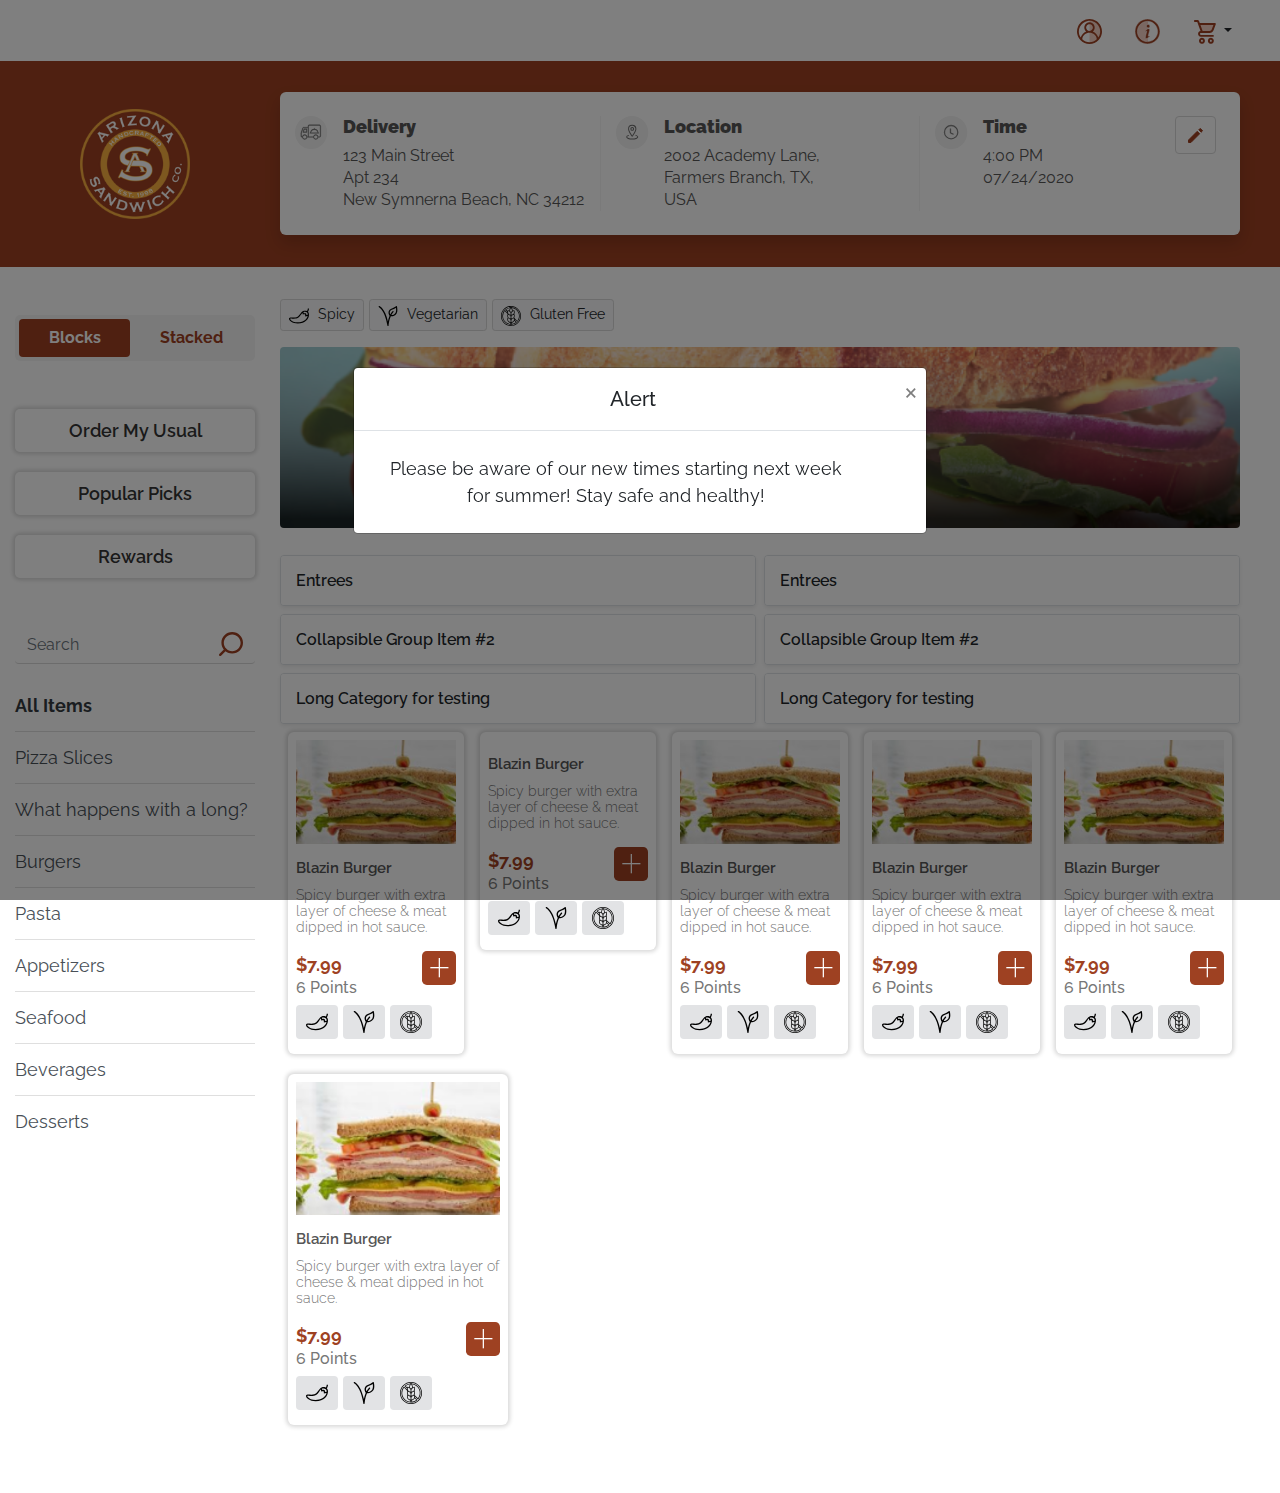
==== commit 19f2094d: "cart dropdown" ====
--- a/index.html
+++ b/index.html
@@ -82,27 +82,214 @@
           </li>
           <li class="nav-item">
             <a class="nav-link" href="#">
-              <svg
-                width="22"
-                height="24"
-                viewBox="0 0 22 24"
-                fill="none"
-                xmlns="http://www.w3.org/2000/svg"
-              >
-                <path d="M20.5 4H6L5.5 4.5L8 12H17L20.5 4Z" fill="#F5D1C5" />
-                <path
-                  d="M3.27484 7.46913e-10H0.992376C0.729182 7.46913e-10 0.476767 0.104554 0.29066 0.29066C0.104554 0.476767 0 0.729182 0 0.992376C0 1.25557 0.104554 1.50799 0.29066 1.69409C0.476767 1.8802 0.729182 1.98475 0.992376 1.98475H3.27484L6.53728 10.9583C5.80783 11.0807 5.15004 11.4702 4.69205 12.0509C4.23405 12.6317 4.00865 13.3622 4.05974 14.1001C4.11083 14.8379 4.43476 15.5304 4.96842 16.0425C5.50209 16.5546 6.20728 16.8497 6.94663 16.8704H18.8551C19.1183 16.8704 19.3708 16.7658 19.5569 16.5797C19.743 16.3936 19.8475 16.1412 19.8475 15.878C19.8475 15.6148 19.743 15.3624 19.5569 15.1763C19.3708 14.9902 19.1183 14.8856 18.8551 14.8856H6.94663C6.68344 14.8856 6.43102 14.7811 6.24492 14.595C6.05881 14.4089 5.95426 14.1565 5.95426 13.8933C5.95426 13.6301 6.05881 13.3777 6.24492 13.1915C6.43102 13.0054 6.68344 12.9009 6.94663 12.9009H15.682C16.5238 12.8983 17.3449 12.6403 18.0368 12.1609C18.7288 11.6816 19.2589 11.0036 19.5573 10.2165L21.7703 4.31684C21.8264 4.16666 21.8453 4.00513 21.8253 3.84607C21.8054 3.687 21.7472 3.53513 21.6558 3.40346C21.5643 3.27178 21.4423 3.16422 21.3002 3.08997C21.1582 3.01573 21.0002 2.97701 20.8399 2.97713H5.95426C5.88761 2.97734 5.82115 2.98398 5.75578 2.99698L5.14051 1.30746C5.00142 0.924326 4.74774 0.593309 4.41395 0.359389C4.08016 0.125469 3.68244 -1.11785e-05 3.27484 7.46913e-10ZM19.401 4.96188L17.699 9.51937C17.5441 9.92923 17.2682 10.2823 16.908 10.5318C16.5477 10.7812 16.1202 10.9153 15.682 10.9161H8.63367L6.46781 4.96188H19.401Z"
-                  fill="#9E4122"
-                />
-                <path
-                  d="M4.96191 20.8399C4.96191 21.4287 5.13652 22.0043 5.46365 22.4939C5.79078 22.9835 6.25575 23.3651 6.79974 23.5904C7.34374 23.8158 7.94234 23.8747 8.51985 23.7598C9.09736 23.645 9.62783 23.3614 10.0442 22.9451C10.4605 22.5287 10.7441 21.9982 10.859 21.4207C10.9738 20.8432 10.9149 20.2446 10.6896 19.7006C10.4642 19.1566 10.0826 18.6917 9.59305 18.3645C9.10346 18.0374 8.52786 17.8628 7.93904 17.8628C7.14946 17.8628 6.39221 18.1765 5.83389 18.7348C5.27558 19.2931 4.96191 20.0503 4.96191 20.8399ZM8.93142 20.8399C8.93142 21.0362 8.87322 21.2281 8.76417 21.3913C8.65513 21.5545 8.50014 21.6816 8.31881 21.7568C8.13748 21.8319 7.93794 21.8515 7.74544 21.8132C7.55294 21.7749 7.37611 21.6804 7.23733 21.5416C7.09854 21.4029 7.00403 21.226 6.96573 21.0335C6.92744 20.841 6.9471 20.6415 7.02221 20.4602C7.09732 20.2788 7.22451 20.1238 7.38771 20.0148C7.5509 19.9057 7.74277 19.8475 7.93904 19.8475C8.20224 19.8475 8.45465 19.9521 8.64076 20.1382C8.82686 20.3243 8.93142 20.5767 8.93142 20.8399Z"
-                  fill="#9E4122"
-                />
-                <path
-                  d="M16.8717 17.8628C16.2828 17.8628 15.7072 18.0374 15.2177 18.3645C14.7281 18.6917 14.3465 19.1566 14.1212 19.7006C13.8958 20.2446 13.8369 20.8432 13.9517 21.4207C14.0666 21.9982 14.3502 22.5287 14.7665 22.9451C15.1829 23.3614 15.7133 23.645 16.2909 23.7598C16.8684 23.8747 17.467 23.8158 18.011 23.5904C18.555 23.3651 19.0199 22.9835 19.3471 22.4939C19.6742 22.0043 19.8488 21.4287 19.8488 20.8399C19.8488 20.0503 19.5351 19.2931 18.9768 18.7348C18.4185 18.1765 17.6612 17.8628 16.8717 17.8628ZM16.8717 21.8323C16.6754 21.8323 16.4835 21.7741 16.3203 21.6651C16.1571 21.556 16.0299 21.401 15.9548 21.2197C15.8797 21.0384 15.8601 20.8388 15.8984 20.6463C15.9366 20.4538 16.0312 20.277 16.1699 20.1382C16.3087 19.9994 16.4856 19.9049 16.6781 19.8666C16.8706 19.8283 17.0701 19.848 17.2514 19.9231C17.4328 19.9982 17.5877 20.1254 17.6968 20.2886C17.8058 20.4518 17.864 20.6436 17.864 20.8399C17.864 21.1031 17.7595 21.3555 17.5734 21.5416C17.3873 21.7277 17.1349 21.8323 16.8717 21.8323Z"
-                  fill="#9E4122"
-                />
-              </svg>
+              <div class="btn-group">
+                <button
+                  type="button"
+                  class="btn dropdown-toggle p-0"
+                  data-toggle="dropdown"
+                  aria-haspopup="true"
+                  aria-expanded="false"
+                >
+                  <svg
+                    width="22"
+                    height="24"
+                    viewBox="0 0 22 24"
+                    fill="none"
+                    xmlns="http://www.w3.org/2000/svg"
+                  >
+                    <path
+                      d="M20.5 4H6L5.5 4.5L8 12H17L20.5 4Z"
+                      fill="#F5D1C5"
+                    />
+                    <path
+                      d="M3.27484 7.46913e-10H0.992376C0.729182 7.46913e-10 0.476767 0.104554 0.29066 0.29066C0.104554 0.476767 0 0.729182 0 0.992376C0 1.25557 0.104554 1.50799 0.29066 1.69409C0.476767 1.8802 0.729182 1.98475 0.992376 1.98475H3.27484L6.53728 10.9583C5.80783 11.0807 5.15004 11.4702 4.69205 12.0509C4.23405 12.6317 4.00865 13.3622 4.05974 14.1001C4.11083 14.8379 4.43476 15.5304 4.96842 16.0425C5.50209 16.5546 6.20728 16.8497 6.94663 16.8704H18.8551C19.1183 16.8704 19.3708 16.7658 19.5569 16.5797C19.743 16.3936 19.8475 16.1412 19.8475 15.878C19.8475 15.6148 19.743 15.3624 19.5569 15.1763C19.3708 14.9902 19.1183 14.8856 18.8551 14.8856H6.94663C6.68344 14.8856 6.43102 14.7811 6.24492 14.595C6.05881 14.4089 5.95426 14.1565 5.95426 13.8933C5.95426 13.6301 6.05881 13.3777 6.24492 13.1915C6.43102 13.0054 6.68344 12.9009 6.94663 12.9009H15.682C16.5238 12.8983 17.3449 12.6403 18.0368 12.1609C18.7288 11.6816 19.2589 11.0036 19.5573 10.2165L21.7703 4.31684C21.8264 4.16666 21.8453 4.00513 21.8253 3.84607C21.8054 3.687 21.7472 3.53513 21.6558 3.40346C21.5643 3.27178 21.4423 3.16422 21.3002 3.08997C21.1582 3.01573 21.0002 2.97701 20.8399 2.97713H5.95426C5.88761 2.97734 5.82115 2.98398 5.75578 2.99698L5.14051 1.30746C5.00142 0.924326 4.74774 0.593309 4.41395 0.359389C4.08016 0.125469 3.68244 -1.11785e-05 3.27484 7.46913e-10ZM19.401 4.96188L17.699 9.51937C17.5441 9.92923 17.2682 10.2823 16.908 10.5318C16.5477 10.7812 16.1202 10.9153 15.682 10.9161H8.63367L6.46781 4.96188H19.401Z"
+                      fill="#9E4122"
+                    />
+                    <path
+                      d="M4.96191 20.8399C4.96191 21.4287 5.13652 22.0043 5.46365 22.4939C5.79078 22.9835 6.25575 23.3651 6.79974 23.5904C7.34374 23.8158 7.94234 23.8747 8.51985 23.7598C9.09736 23.645 9.62783 23.3614 10.0442 22.9451C10.4605 22.5287 10.7441 21.9982 10.859 21.4207C10.9738 20.8432 10.9149 20.2446 10.6896 19.7006C10.4642 19.1566 10.0826 18.6917 9.59305 18.3645C9.10346 18.0374 8.52786 17.8628 7.93904 17.8628C7.14946 17.8628 6.39221 18.1765 5.83389 18.7348C5.27558 19.2931 4.96191 20.0503 4.96191 20.8399ZM8.93142 20.8399C8.93142 21.0362 8.87322 21.2281 8.76417 21.3913C8.65513 21.5545 8.50014 21.6816 8.31881 21.7568C8.13748 21.8319 7.93794 21.8515 7.74544 21.8132C7.55294 21.7749 7.37611 21.6804 7.23733 21.5416C7.09854 21.4029 7.00403 21.226 6.96573 21.0335C6.92744 20.841 6.9471 20.6415 7.02221 20.4602C7.09732 20.2788 7.22451 20.1238 7.38771 20.0148C7.5509 19.9057 7.74277 19.8475 7.93904 19.8475C8.20224 19.8475 8.45465 19.9521 8.64076 20.1382C8.82686 20.3243 8.93142 20.5767 8.93142 20.8399Z"
+                      fill="#9E4122"
+                    />
+                    <path
+                      d="M16.8717 17.8628C16.2828 17.8628 15.7072 18.0374 15.2177 18.3645C14.7281 18.6917 14.3465 19.1566 14.1212 19.7006C13.8958 20.2446 13.8369 20.8432 13.9517 21.4207C14.0666 21.9982 14.3502 22.5287 14.7665 22.9451C15.1829 23.3614 15.7133 23.645 16.2909 23.7598C16.8684 23.8747 17.467 23.8158 18.011 23.5904C18.555 23.3651 19.0199 22.9835 19.3471 22.4939C19.6742 22.0043 19.8488 21.4287 19.8488 20.8399C19.8488 20.0503 19.5351 19.2931 18.9768 18.7348C18.4185 18.1765 17.6612 17.8628 16.8717 17.8628ZM16.8717 21.8323C16.6754 21.8323 16.4835 21.7741 16.3203 21.6651C16.1571 21.556 16.0299 21.401 15.9548 21.2197C15.8797 21.0384 15.8601 20.8388 15.8984 20.6463C15.9366 20.4538 16.0312 20.277 16.1699 20.1382C16.3087 19.9994 16.4856 19.9049 16.6781 19.8666C16.8706 19.8283 17.0701 19.848 17.2514 19.9231C17.4328 19.9982 17.5877 20.1254 17.6968 20.2886C17.8058 20.4518 17.864 20.6436 17.864 20.8399C17.864 21.1031 17.7595 21.3555 17.5734 21.5416C17.3873 21.7277 17.1349 21.8323 16.8717 21.8323Z"
+                      fill="#9E4122"
+                    />
+                  </svg>
+                </button>
+                <div
+                  class="dropdown-menu pb-0 dropdown-menu-right bg-transparent rounded"
+                >
+                  <div class="cart-toggle cart-section cart-dropdown bg-white">
+                    <div class="cart-inner px-0 shadow-none">
+                      <div class="row">
+                        <div class="col">
+                          <h4>Cart</h4>
+                        </div>
+                      </div>
+                      <div class="row">
+                        <div class="col">
+                          <div class="two-col">
+                            <div class="add-ons-container">
+                              <div class="d-flex justify-content-between">
+                                <h5>Blazin Burger</h5>
+                                <strong>$8.50</strong>
+                              </div>
+                              <div class="title-price-holder">
+                                <div class="add-remove-items">
+                                  <button class="btn">-</button>
+                                  <input
+                                    type="text"
+                                    class="form-control"
+                                    placeholder="1"
+                                  />
+                                  <button class="btn">+</button>
+                                </div>
+
+                                <button class="btn edit-item">
+                                  <img src="images/pencil-icon.svg" alt="" />
+                                </button>
+                              </div>
+                              <div class="cart-desc-align"></div>
+                            </div>
+                          </div>
+                          <div class="two-col flat-border">
+                            <div class="cart-desc">
+                              <p>Add-ons</p>
+                              <small>Left</small>
+                              <div class="add-ons">
+                                <h5>Ancovies</h5>
+                                <span class="ml-4">x2</span>
+                                <div class="price">$4.00</div>
+                              </div>
+                              <small>Right</small>
+                              <div class="add-ons">
+                                <h5>Pepperoni</h5>
+                                <span class="ml-4">x2</span>
+                                <div class="price">$4.00</div>
+                              </div>
+                            </div>
+                          </div>
+                          <div class="two-col">
+                            <div class="add-ons-container">
+                              <div class="d-flex justify-content-between">
+                                <h5>Grilled Sandwich</h5>
+                                <strong>$8.50</strong>
+                              </div>
+                              <div class="title-price-holder">
+                                <div class="add-remove-items">
+                                  <button class="btn">-</button>
+                                  <input
+                                    type="text"
+                                    class="form-control"
+                                    placeholder="1"
+                                  />
+                                  <button class="btn">+</button>
+                                </div>
+
+                                <button class="btn edit-item">
+                                  <img src="images/pencil-icon.svg" alt="" />
+                                </button>
+                              </div>
+                              <div class="cart-desc-align"></div>
+                            </div>
+                          </div>
+                          <div class="two-col flat-border pb-0">
+                            <div class="cart-desc">
+                              <p>Add-ons</p>
+                              <small>Left</small>
+                              <div class="add-ons">
+                                <h5>Ancovies</h5>
+                                <span class="ml-4">x2</span>
+                                <div class="price">$4.00</div>
+                              </div>
+                              <small>Right</small>
+                              <div class="add-ons">
+                                <h5>Pepperoni</h5>
+                                <span class="ml-4">x2</span>
+                                <div class="price">$4.00</div>
+                              </div>
+                              <div class="row">
+                                <div class="col sub-total mt-4 bg-light">
+                                  <div class="add-ons">
+                                    <h5>Sub Total</h5>
+                                    <div class="price">$13.00</div>
+                                  </div>
+                                  <div
+                                    class="accordion w-100"
+                                    id="accordionExample"
+                                  >
+                                    <div class="card">
+                                      <div
+                                        class="card-header p-0"
+                                        id="headingOne"
+                                      >
+                                        <h2
+                                          class="mb-0"
+                                          type="button"
+                                          data-toggle="collapse"
+                                          data-target="#collapseOne"
+                                          aria-expanded="true"
+                                          aria-controls="collapseOne"
+                                        >
+                                          <div class="add-ons">
+                                            <h5>Taxes &amp; Fees</h5>
+                                            <div class="price">$4.00</div>
+                                          </div>
+                                        </h2>
+                                      </div>
+                                      <div
+                                        id="collapseOne"
+                                        class="collapse"
+                                        aria-labelledby="headingOne"
+                                        data-parent="#accordionExample"
+                                      >
+                                        <div class="card-body px-0">
+                                          <div class="add-ons">
+                                            <h5>Online Ordering</h5>
+                                            <div class="price">$1.00</div>
+                                          </div>
+                                          <div class="add-ons">
+                                            <h5>Service Charges</h5>
+                                            <div class="price">$1.00</div>
+                                          </div>
+                                          <div class="add-ons">
+                                            <h5>Order Fee</h5>
+                                            <div class="price">$1.00</div>
+                                          </div>
+                                          <div class="add-ons">
+                                            <h5>Delivery Charges</h5>
+                                            <div class="price">$1.00</div>
+                                          </div>
+                                        </div>
+                                      </div>
+                                    </div>
+                                  </div>
+                                  <div class="add-ons total mb-3">
+                                    <h5><strong>Total</strong></h5>
+                                    <div class="price">
+                                      <strong>$17.00</strong>
+                                    </div>
+                                  </div>
+                                </div>
+                                <div class="col-md-12 px-0">
+                                  <div class="row">
+                                    <div class="col-12">
+                                      <button
+                                        class="btn checkout btn-block btn-lg"
+                                      >
+                                        Proceed to Checkout
+                                      </button>
+                                    </div>
+                                  </div>
+                                </div>
+                              </div>
+                            </div>
+                          </div>
+                        </div>
+                      </div>
+                    </div>
+                  </div>
+                </div>
+              </div>
             </a>
           </li>
         </ul>
@@ -276,8 +463,10 @@
 
           <aside class="d-none d-md-block d-xl-block">
             <div class="block-stacked my-md-5 p-1 d-none d-md-none d-xl-block">
-              <button class="btn btn-brown mb-3 mb-xl-0">Blocks</button>
-              <button class="btn mb-3 mb-xl-0">Stacked</button>
+              <button class="btn btn-brown mb-3 mb-xl-0 blocks-button">
+                Blocks
+              </button>
+              <button class="btn mb-3 mb-xl-0 stacked-button">Stacked</button>
             </div>
             <div class="btn-blocks d-none d-md-block d-xl-block mt-4">
               <button
@@ -588,14 +777,14 @@
                       <img src="images/gluten.svg" alt="" /> Gluten Free
                     </button>
                   </div>
-                  <div class="col px-0 d-none d-xl-block">
+                  <!-- <div class="col px-0 d-none d-xl-block">
                     <button
                       class="btn btn-sm cart-eye float-right font-weight-bold bg-light"
                       id="cartToggle"
                     >
                       Cart &nbsp; <img src="images/cart-eye.svg" alt="" />
                     </button>
-                  </div>
+                  </div> -->
                 </div>
                 <div class="row">
                   <!-- Catergory Items Starts -->
@@ -1189,7 +1378,7 @@
                               </div>
                             </div>
                           </div>
-                          <div class="row align-items-start normal-view">
+                          <div class="row align-items-start stack-view">
                             <div
                               class="item px-md-2 pt-md-2 mx-md-2"
                               data-toggle="modal"
@@ -1588,7 +1777,7 @@
                           </div>
                         </div>
                       </div>
-                      <div
+                      <!-- <div
                         class="cart-toggle col-xl-4 cart-section d-none d-md-none d-lg-block pr-xl-0"
                       >
                         <div class="cart-inner">
@@ -1765,7 +1954,7 @@
                             </div>
                           </div>
                         </div>
-                      </div>
+                      </div> -->
                     </div>
                   </div>
                   <!-- Catergory Items Ends -->
@@ -2885,5 +3074,6 @@
     <!-- gulp compiled main.js -->
 
     <script src="js/main.js"></script>
+    <script src="js/custom.js"></script>
   </body>
 </html>
--- a/css/main.css
+++ b/css/main.css
@@ -2828,3 +2828,8 @@
 }
 .grid-list-container .accordion .card {
 }
+
+.cart-dropdown {
+  width: 300px;
+  padding: 0 15px;
+}
